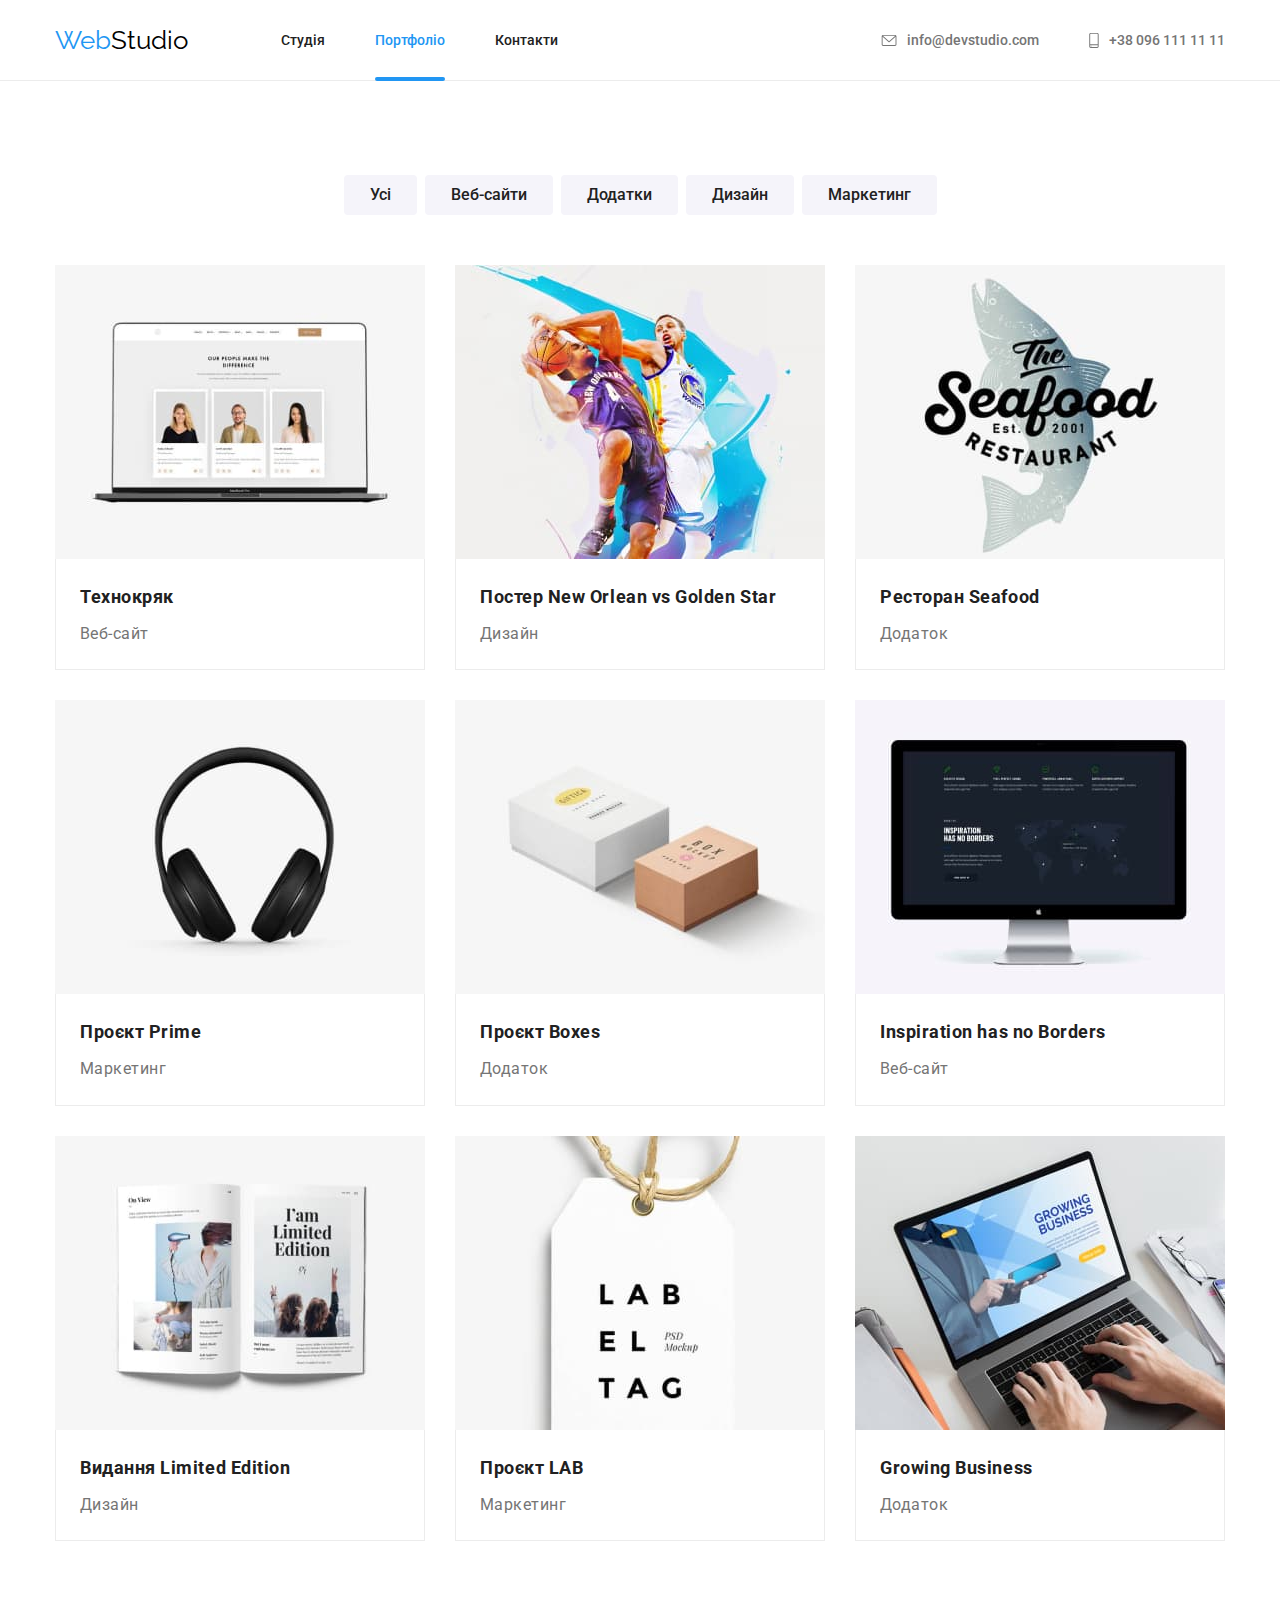
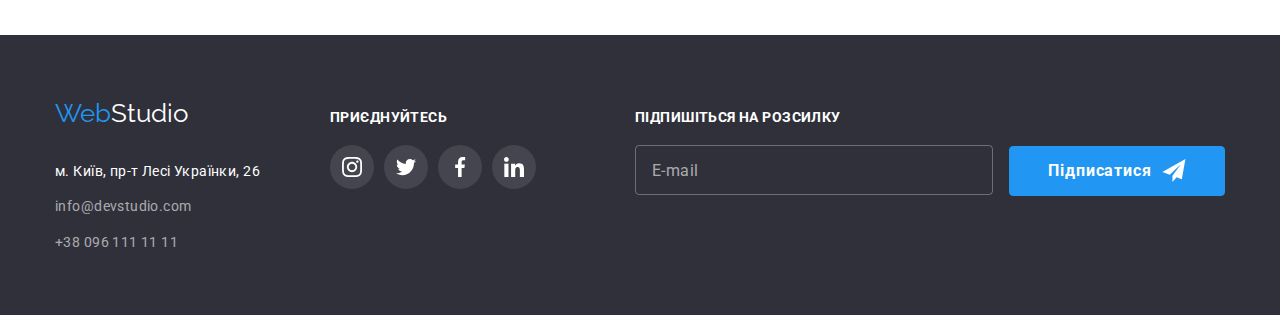
==== portfolio.html @ 2c33d156 "clone repository" ====
<!DOCTYPE html>
<html lang="uk">
  <head>
    <meta charset="UTF-8" />
    <meta http-equiv="X-UA-Compatible" content="IE=edge" />
    <meta name="viewport" content="width=device-width, initial-scale=1.0" />
    <title>Portfolio</title>

    <link rel="preconnect" href="https://fonts.googleapis.com" />
    <link rel="preconnect" href="https://fonts.gstatic.com" crossorigin />
    <link
      href="https://fonts.googleapis.com/css2?family=Raleway:wght@700&family=Roboto:wght@400;500;700;900&display=swap"
      rel="stylesheet"
    />

    <link
      rel="stylesheet"
      href="https://cdnjs.cloudflare.com/ajax/libs/modern-normalize/1.1.0/modern-normalize.min.css"
    />
    <link rel="stylesheet" href="./css/main.min.css" />
  </head>
  <body>
    <!-- Header -->
    <header class="page-header">
      <div class="header-container header-container--display">
        <a
          href="https://borschvs.github.io/goit-markup-hw-06/"
          class="page-header__logo logo"
          rel="noopener"
          target="_blank"
          >Web<span class="page-header__logo--color">Studio</span></a
        >

        <!-- Navigation -->
        <nav class="main-nav">
          <ul class="site-nav list">
            <li class="site-nav__item">
              <a href="./index.html" class="site-nav__link">Студія</a>
            </li>
            <li class="site-nav__item">
              <a
                href="./portfolio.html"
                class="site-nav__link site-nav__link--visit"
                target="_self"
                rel="nofollow"
                >Портфоліо</a
              >
            </li>
            <li class="item">
              <a href="#" class="site-nav__link">Контакти</a>
            </li>
          </ul>
        </nav>
        <ul class="contacts list">
          <li class="contacts__item">
            <a href="mailto:info@devstudio.com" class="contacts__link"
              ><svg class="icon-post" width="16" height="12">
                <use href="./images/symbol-defs.svg#icon-envelope"></use>
              </svg>
              info@devstudio.com
            </a>
          </li>
          <li class="contacts__item">
            <a href="tel:+380961111111" class="contacts__link"
              ><svg class="icon-phone" width="10" height="16">
                <use href="./images/symbol-defs.svg#icon-smartphone"></use>
              </svg>
              +38 096 111 11 11
            </a>
          </li>
        </ul>
      </div>
    </header>
    <!-- Main section -->
    <main class="main-portfolio">
      <!-- Buttons filter -->
      <section class="main-section">
        <div class="container">
          <h1 class="visually-hidden">Menu</h1>
          <ul class="filter-list">
            <li class="filter-list__button-items">
              <button type="button" class="btn-element">Усі</button>
            </li>
            <li class="button-items">
              <button type="button" class="btn-element">Веб-сайти</button>
            </li>
            <li class="button-items">
              <button type="button" class="btn-element">Додатки</button>
            </li>
            <li class="button-items">
              <button type="button" class="btn-element">Дизайн</button>
            </li>
            <li class="button-items test">
              <button type="button" class="btn-element">Маркетинг</button>
            </li>
          </ul>

          <h2 class="visually-hidden">Портфоліо</h2>

          <ul class="portfolio-list">
            <li class="portfolio-list__item">
              <a href="#" class="portfolio-list__link">
                <div class="text-position">
                  <img
                    src="images-portfolio/technocrack.jpg"
                    alt="Ноутбук із зображенням сайту"
                    width="370"
                    class="img-box"
                  />
                  <p class="text-position__description">
                    Ресурс пропонує комплексні пропозиції з різним рівнем
                    функціоналу та сервісів. Все це дозволить відвідувачу
                    отримати вичерпні відомості про компанію чи приватну особу.
                  </p>
                </div>
                <div class="caption">
                  <h3 class="caption__subtitle">Технокряк</h3>
                  <p class="caption__text">Веб-сайт</p>
                </div>
              </a>
            </li>
            <li class="portfolio-list__item">
              <a href="#" class="portfolio-list__link">
                <div class="text-position">
                  <img
                    src="images-portfolio/new-orlean-vs-gs.jpg"
                    alt="Дизайн постеру з баскетболістами"
                    width="370"
                  />
                  <p class="text-position__description">
                    Ресурс пропонує комплексні пропозиції з різним рівнем
                    функціоналу та сервісів. Все це дозволить відвідувачу
                    отримати вичерпні відомості про компанію чи приватну особу.
                  </p>
                </div>
                <div class="caption">
                  <h3 class="caption__subtitle">
                    Постер New Orlean vs Golden Star
                  </h3>
                  <p class="caption__text">Дизайн</p>
                </div>
              </a>
            </li>
            <li class="portfolio-list__item">
              <a href="#" class="portfolio-list__link">
                <div class="text-position">
                  <img
                    src="images-portfolio/seafood.jpg"
                    alt="Логотип ресторану з морепродуктами"
                    width="370"
                  />
                  <p class="text-position__description">
                    Ресурс пропонує комплексні пропозиції з різним рівнем
                    функціоналу та сервісів. Все це дозволить відвідувачу
                    отримати вичерпні відомості про компанію чи приватну особу.
                  </p>
                </div>
                <div class="caption">
                  <h3 class="caption__subtitle">Ресторан Seafood</h3>
                  <p class="caption__text">Додаток</p>
                </div>
              </a>
            </li>
            <li class="portfolio-list__item">
              <a href="#" class="portfolio-list__link">
                <div class="text-position">
                  <img
                    src="images-portfolio/prime.jpg"
                    alt="Навушники"
                    width="370"
                  />
                  <p class="text-position__description">
                    Ресурс пропонує комплексні пропозиції з різним рівнем
                    функціоналу та сервісів. Все це дозволить відвідувачу
                    отримати вичерпні відомості про компанію чи приватну особу.
                  </p>
                </div>
                <div class="caption">
                  <h3 class="caption__subtitle">Проєкт Prime</h3>
                  <p class="caption__text">Маркетинг</p>
                </div>
              </a>
            </li>
            <li class="portfolio-list__item">
              <a href="#" class="portfolio-list__link">
                <div class="text-position">
                  <img
                    src="images-portfolio/boxes.jpg"
                    alt="Коробки з написами"
                    width="370"
                  />
                  <p class="text-position__description">
                    Ресурс пропонує комплексні пропозиції з різним рівнем
                    функціоналу та сервісів. Все це дозволить відвідувачу
                    отримати вичерпні відомості про компанію чи приватну особу.
                  </p>
                </div>
                <div class="caption">
                  <h3 class="caption__subtitle">Проєкт Boxes</h3>
                  <p class="caption__text">Додаток</p>
                </div>
              </a>
            </li>
            <li class="portfolio-list__item">
              <a href="#" class="portfolio-list__link">
                <div class="text-position">
                  <img
                    src="images-portfolio/inspiration.jpg"
                    alt="Екран комп'ютера"
                    width="370"
                  />
                  <p class="text-position__description">
                    Ресурс пропонує комплексні пропозиції з різним рівнем
                    функціоналу та сервісів. Все це дозволить відвідувачу
                    отримати вичерпні відомості про компанію чи приватну особу.
                  </p>
                </div>
                <div class="caption">
                  <h3 class="caption__subtitle">Inspiration has no Borders</h3>
                  <p class="caption__text">Веб-сайт</p>
                </div>
              </a>
            </li>
            <li class="portfolio-list__item">
              <a href="#" class="portfolio-list__link">
                <div class="text-position">
                  <img
                    src="images-portfolio/lim-edition.jpg"
                    alt="Книга"
                    width="370"
                  />
                  <p class="text-position__description">
                    Ресурс пропонує комплексні пропозиції з різним рівнем
                    функціоналу та сервісів. Все це дозволить відвідувачу
                    отримати вичерпні відомості про компанію чи приватну особу.
                  </p>
                </div>
                <div class="caption">
                  <h3 class="caption__subtitle">Видання Limited Edition</h3>
                  <p class="caption__text">Дизайн</p>
                </div>
              </a>
            </li>
            <li class="portfolio-list__item">
              <a href="#" class="portfolio-list__link">
                <div class="text-position">
                  <img
                    src="images-portfolio/lab.jpg"
                    alt="Бірка з підписом 'Lab el tag'"
                    width="370"
                  />
                  <p class="text-position__description">
                    Ресурс пропонує комплексні пропозиції з різним рівнем
                    функціоналу та сервісів. Все це дозволить відвідувачу
                    отримати вичерпні відомості про компанію чи приватну особу.
                  </p>
                </div>
                <div class="caption">
                  <h3 class="caption__subtitle">Проєкт LAB</h3>
                  <p class="caption__text">Маркетинг</p>
                </div>
              </a>
            </li>
            <li class="portfolio-list__item">
              <a href="#" class="portfolio-list__link">
                <div class="text-position">
                  <img
                    src="images-portfolio/growing.jpg"
                    alt="Ноутбук з веб-сайтом на екрані"
                    width="370"
                  />
                  <p class="text-position__description">
                    Ресурс пропонує комплексні пропозиції з різним рівнем
                    функціоналу та сервісів. Все це дозволить відвідувачу
                    отримати вичерпні відомості про компанію чи приватну особу.
                  </p>
                </div>
                <div class="caption">
                  <h3 class="caption__subtitle">Growing Business</h3>
                  <p class="caption__text">Додаток</p>
                </div>
              </a>
            </li>
          </ul>
        </div>
      </section>
    </main>
    <!-- Footer -->
    <footer class="footer">
      <div class="footer-container">
        <div class="location-block">
          <a href="#" class="logo-footer"
            >Web<span class="logo-footer--color">Studio</span></a
          >

          <address class="location">
            <span class="location__address"
              >м. Київ, пр-т Лесі Українки, 26</span
            >
            <ul class="location-list">
              <li class="footer-list__item">
                <a
                  href="mailto:info@devstudio.com"
                  class="footer__contacts-link"
                  >info@devstudio.com</a
                >
              </li>
              <li class="footer-list__item">
                <a href="tel:+380961111111" class="footer__contacts-link"
                  >+38 096 111 11 11</a
                >
              </li>
            </ul>
          </address>
        </div>
        <div class="social-block">
          <h3 class="social-block__subtitle">приєднуйтесь</h3>
          <ul class="social-list">
            <li class="social-list__item">
              <a
                class="social-list__link social-list__link--second-color"
                href="#"
              >
                <svg class="social-list__icon">
                  <use
                    class="icon"
                    href="./images/symbol-defs.svg#icon-instagram"
                  ></use>
                </svg>
              </a>
            </li>
            <li class="social-icons__item">
              <a
                class="social-list__link social-list__link--second-color"
                href="#"
              >
                <svg class="social-list__icon">
                  <use
                    class="icon"
                    href="./images/symbol-defs.svg#icon-twitter"
                  ></use>
                </svg>
              </a>
            </li>
            <li class="social-icons__item">
              <a
                class="social-list__link social-list__link--second-color"
                href="#"
              >
                <svg class="social-list__icon">
                  <use
                    class="icon"
                    href="./images/symbol-defs.svg#icon-facebook"
                  ></use>
                </svg>
              </a>
            </li>
            <li class="social-icons__item">
              <a
                class="social-list__link social-list__link--second-color"
                href="#"
              >
                <svg class="social-list__icon">
                  <use
                    class="icon"
                    href="./images/symbol-defs.svg#icon-linkedin"
                  ></use>
                </svg>
              </a>
            </li>
          </ul>
        </div>
        <form class="subscribe-form">
          <h3 class="subscribe-form__title">Підпишіться на розсилку</h3>
          <input
            class="subscribe-form__input"
            type="email"
            name="email"
            placeholder="E-mail"
          />
          <button class="button-subscribe">
            Підписатися
            <svg class="button-subscribe__icon-send" width="24" height="24">
              <use href="./images/symbol-defs.svg#icon-send"></use>
            </svg>
          </button>
        </form>
      </div>
    </footer>
  </body>
</html>
---- css/main.min.css ----
body{font-family:"Roboto",sans-serif;background-color:#fff;color:#757575;margin:0}img{display:block}.visually-hidden{position:absolute;width:1px;height:1px;margin:-1px;border:0;padding:0;white-space:nowrap;-webkit-clip-path:inset(100%);clip-path:inset(100%);clip:rect(0 0 0 0);overflow:hidden}.partner-list__link,.icon-container.feauture-box{display:flex;align-items:center;justify-content:center}.button-submit,.button__primary,.hero__title,.hero{margin-left:auto;margin-right:auto}.portfolio-list,.filter-list,.location-list,.partner-list,.social-list,.team-list,.about-list,.feauture-list,.site-nav,.contacts{list-style:none;padding:0;margin:0}.portfolio-list,.team-list,.about-list{display:flex;flex-wrap:wrap;gap:30px}.footer-container,.container{width:1200px;padding-left:15px;padding-right:15px;margin-top:0px;margin-left:auto;margin-right:auto}.logo-footer,.logo{font-family:"Raleway",sans-serif;font-size:26px;color:#2196f3;text-decoration:none;line-height:1.4}.site-nav__link,.contacts__link{display:flex;align-items:center;padding:32px 0;fill:#757575;color:#212121;text-decoration:none;font-weight:500;font-size:14px;line-height:1.17}.button-submit,.button-subscribe,.button__primary{display:inline-block;min-width:216px;height:50px;padding:10px 32px;border:2px solid rgba(0,0,0,0);border-radius:4px;font-size:16px;line-height:1.87;font-weight:700;letter-spacing:.06em;color:#fff;background-color:#2196f3;cursor:pointer;transition:color 250ms cubic-bezier(0.4, 0, 0.2, 1),background-color 250ms cubic-bezier(0.4, 0, 0.2, 1)}.section-team,.feauture-section,.section-about,.section-partner,.main-section{padding-top:94px;padding-bottom:94px}.title,.team__title,.about__title{color:#212121;margin-top:0;margin-bottom:50px;text-align:center;font-weight:700;font-size:36px;line-height:1.16}.caption__subtitle,.subscribe-form__title,.social-block__subtitle,.feauture-box__subtitle{margin-bottom:0;margin-top:0;font-weight:700;font-size:14px;line-height:1.15;letter-spacing:.03em;text-transform:uppercase;color:#212121}.section-about{padding-top:0}.page-header{min-height:80px;width:100%;top:0;left:0;background-color:#fff;border-bottom:1px solid #ececec}.header-container{width:1200px;padding:0 15px;margin:0 auto}.header-container--display{display:flex;align-items:center}.logo>.page-header__logo--color{color:#000}.main-nav{margin-left:93px}.site-nav,.contacts{display:flex;gap:50px}.contacts.list{margin-left:auto}.site-nav__link,.contacts__link{transition:color 250ms cubic-bezier(0.4, 0, 0.2, 1)}.site-nav__link:hover,.site-nav__link:hover,.site-nav__link:focus,.site-nav__link:focus,.contacts__link:hover,.contacts__link:hover,.contacts__link:focus,.contacts__link:focus{color:#2196f3;fill:#2196f3}.contacts__link{color:#757575}.site-nav__link--visit{position:relative;color:#2196f3}.site-nav__link--visit::after{content:"";position:absolute;bottom:-1px;left:0;width:100%;height:4px;background-color:#2196f3;border-radius:2px}.icon-post,.icon-phone{display:inline-flex;align-items:center;margin-right:10px;cursor:pointer;transition:fill 250ms cubic-bezier(0.4, 0, 0.2, 1)}.icon-post .icon-post:hover,.icon-post .icon-post:focus,.icon-post .icon-phone:hover,.icon-post .icon-phone:focus,.icon-phone .icon-post:hover,.icon-phone .icon-post:focus,.icon-phone .icon-phone:hover,.icon-phone .icon-phone:focus{fill:currentColor}.hero{text-align:center;padding-top:200px;padding-bottom:200px;background-color:#2f303a}.hero__title{margin-top:0;margin-bottom:0;max-width:696px;padding:0;color:#fff;font-size:44px;font-weight:900;line-height:1.36;text-align:center;letter-spacing:.06em;text-transform:uppercase}.overlay{min-height:600px;max-width:1600px;background-color:#c4c4c4;background-image:linear-gradient(to right, rgba(47, 48, 58, 0.4), rgba(47, 48, 58, 0.4)),url(../images/dec-pic/overlay-1.jpg);background-repeat:no-repeat;background-size:cover}.button__primary{margin-top:30px;color:#fff;background-color:#2196f3;border:2px solid rgba(0,0,0,0)}.button__primary:hover,.button__primary:focus{background-color:#1d86dd}.button__primary:active{color:#2196f3;background-color:rgba(0,0,0,0);border:2px solid #2196f3;cursor:pointer}.feauture-list{display:flex;flex-wrap:wrap;font-size:14px;font-weight:400;line-height:1.7}.feauture-list__item{width:calc((100% - 90px)/4)}.feauture-list__item:not(:nth-child(4n)){margin-right:30px}.feauture-list__item:not(:nth-child(-n+4)){margin-bottom:0}.feauture-box__text{margin-top:10px;margin-bottom:0;font-weight:400;font-size:14px;line-height:1.17}.icon-container.feauture-box{width:270px;height:120px;background-color:#f5f4fa;margin-bottom:30px}.feature-box__icon{width:70px;height:70px}.about__title{text-align:center}.about-thumb{position:relative}.about-thumb__text{position:absolute;bottom:0;left:0;margin:0;width:100%;padding:27px 0;text-align:center;font-style:normal;font-weight:700;font-size:14px;line-height:1.14;text-align:center;letter-spacing:.03em;text-transform:uppercase;color:#fff;background-color:rgba(47,48,58,.8)}.section-team{background-color:#f5f4fa}.team__title{text-align:center;margin-bottom:50px}.team-list__item{background-color:#fff;box-shadow:0px 1px 3px rgba(0,0,0,.12),0px 1px 1px rgba(0,0,0,.14),0px 2px 1px rgba(0,0,0,.2);border-radius:0px 0px 4px 4px;font-weight:400;font-size:16px;line-height:1.2;text-align:center;letter-spacing:.03em;text-align:center}.team-box{padding-top:30px;padding-bottom:30px}.team-box__subtitle{margin:0;margin-bottom:10px;color:#212121;font-size:16px;font-weight:500;line-height:1.18}.team-box__text{margin:0;margin-bottom:16px;font-size:16px;line-height:1.18}.social-list{display:inline-flex;gap:10px}.social-list__link{display:inline-flex;width:44px;height:44px;justify-content:center;align-items:center;text-decoration:none;border-radius:50px;background-color:#fff;fill:#afb1b8;cursor:pointer;transition:background-color 250ms cubic-bezier(0.4, 0, 0.2, 1),fill 250ms cubic-bezier(0.4, 0, 0.2, 1)}.social-list__link:hover,.social-list__link:focus{fill:#fff;background-color:#2196f3}.social-list__icon{width:20px;height:20px;gap:30px}.partner-list{display:inline-flex;justify-content:center;flex-wrap:wrap;gap:30px}.partner-list__link{width:170px;height:92px;padding:0;margin-top:0;border:1px solid #afb1b8;border-radius:4px;fill:#afb1b8;transition:fill 250ms cubic-bezier(0.4, 0, 0.2, 1),border 250ms cubic-bezier(0.4, 0, 0.2, 1)}.partner-list__link:hover,.partner-list__link:focus{background-color:rgba(0,0,0,0);fill:#2196f3;border:1px solid #2196f3;box-shadow:none}.footer{padding-top:60px;padding-bottom:60px;background-color:#2f303a}.footer-container{display:flex;align-items:baseline}.logo-footer{display:inline-block;margin-bottom:28px}.logo-footer--color{color:#fff}.location-block{display:flex;flex-direction:column}.location{display:flex;flex-direction:column;font-style:normal;font-weight:400;font-size:14px;line-height:1.7;letter-spacing:.03em}.location__address{display:inline-block;color:#fff;margin-bottom:12px}.footer-list__item:nth-last-child(1){margin-top:12px}.footer__contacts-link{display:inline-block;padding:0px;font-weight:400;color:rgba(255,255,255,.6);text-decoration:none;transition:color 250ms cubic-bezier(0.4, 0, 0.2, 1)}.footer__contacts-link:hover,.footer__contacts-link:focus{color:#2196f3}.social-block{margin-left:70px}.social-block__subtitle{margin-bottom:20px;color:#fff}.social-list{display:inline-flex;gap:10px}.social-list__link--second-color{background-color:rgba(255,255,255,.1);fill:#fff}.subscribe-form{margin-left:auto}.subscribe-form__title{margin-top:0;margin-bottom:20px;color:#fff;translate:border 2s cubic-bezier(0.4, 0, 0.2, 1)}.subscribe-form__input{width:358px;height:50px;padding-left:16px;background-color:rgba(0,0,0,0);color:#fff;border:1px solid rgba(255,255,255,.3);filter:drop-shadow(0px 4px 4px var(--filter-d-shadow));border-radius:4px;transition:border 250ms cubic-bezier(0.4, 0, 0.2, 1)}.subscribe-form__input:focus{border:1px solid #2196f3;outline:none}.subscribe-form__input::-moz-placeholder{font-weight:400;font-size:16px;line-height:20px;letter-spacing:.03em;pointer-events:none;color:rgba(255,255,255,.6)}.subscribe-form__input::placeholder{font-weight:400;font-size:16px;line-height:20px;letter-spacing:.03em;pointer-events:none;color:rgba(255,255,255,.6)}.button-subscribe{width:200px;margin-left:12px;display:inline-flex;justify-content:center;align-items:center;gap:10px;background-color:#2196f3;border:1px solid #2196f3;border-radius:4px;color:#fff;fill:#fff;transition:background-color 250ms cubic-bezier(0.4, 0, 0.2, 1),color 250ms cubic-bezier(0.4, 0, 0.2, 1),fill 250ms cubic-bezier(0.4, 0, 0.2, 1)}.button-subscribe:hover,.button-subscribe:focus{background-color:#1d86dd}.button-subscribe:active{background-color:rgba(0,0,0,0);color:#2196f3;fill:#2196f3}.filter-list{display:flex;flex-wrap:wrap;justify-content:center;gap:8px;margin-bottom:50px;padding:0}.filter-list__button-items{min-width:73px}.btn-element{font-size:16px;font-weight:500;line-height:1.6;text-align:center;border:1px solid rgba(0,0,0,0);border-radius:4px;padding:6px 25px;cursor:pointer;color:#212121;background-color:#f5f4fa;transition:background-color 250ms cubic-bezier(0.4, 0, 0.2, 1),color 250ms cubic-bezier(0.4, 0, 0.2, 1),box-shadow 250ms cubic-bezier(0.4, 0, 0.2, 1)}.btn-element:hover,.btn-element:focus{color:#fff;background-color:#1d86dd;box-shadow:0px 3px 1px rgba(0,0,0,.1),0px 1px 2px rgba(0,0,0,.08),0px 2px 2px rgba(0,0,0,.12)}.btn-element:active{color:#2196f3;background-color:#fff;border:1px solid rgba(0,0,0,0)}.portfolio-list__link{display:block;text-decoration:none;transition:box-shadow 250ms cubic-bezier(0.4, 0, 0.2, 1)}.portfolio-list__link:hover,.portfolio-list__link:focus{box-shadow:0px 1px 1px rgba(0,0,0,.12),0px 4px 4px rgba(0,0,0,.06),1px 4px 6px rgba(0,0,0,.16)}.portfolio-list__link:hover .text-position__description{transform:translateY(0)}.text-position{position:relative;overflow:hidden}.text-position__description{position:absolute;top:0%;left:0;display:block;margin:0;padding:63px 24px;height:100%;font-style:normal;font-weight:400;font-size:18px;line-height:1.55;letter-spacing:.03em;color:#fff;background-color:rgba(33,150,243,.9);transition:transform 250ms cubic-bezier(0.4, 0, 0.2, 1);transform:translateY(100%)}.caption{padding:20px 24px;background-color:#fff;border-left:1px solid #ececec;border-right:1px solid #ececec;border-bottom:1px solid #ececec}.caption__subtitle{text-transform:none;font-size:18px;line-height:2;letter-spacing:6%}.caption__text{margin:0;margin-top:4px;font-weight:400;font-size:16px;line-height:1.9;letter-spacing:.03em;color:#757575}.backdrop{position:fixed;top:0;left:0;width:100%;height:100%;background-color:rgba(0,0,0,.1);transition:opacity 250ms cubic-bezier(0.4, 0, 0.2, 1),visibility 250ms cubic-bezier(0.4, 0, 0.2, 1)}.backdrop.is-hidden{visibility:hidden;opacity:0;pointer-events:none}.modal{position:absolute;top:50%;left:50%;transform:translate(-50%, -50%) scale(1);min-width:528px;background-color:#fff;box-shadow:0px 1px 3px rgba(0,0,0,.12),0px 1px 1px rgba(0,0,0,.14),0px 2px 1px rgba(0,0,0,.2);border-radius:4px;opacity:1;transition:transform 250ms cubic-bezier(0.4, 0, 0.2, 1)}.backdrop.is-hidden .modal{transform:translate(-50%, -25%) scale(0)}.close{position:absolute;top:6px;right:7px;padding:0;margin:0;width:30px;height:30px;background-color:rgba(0,0,0,0);border:1px solid rgba(0,0,0,.1);border-radius:50px}.icon-close{position:absolute;top:50%;left:50%;transform:translate(-50%, -50%);transition:fill 250ms cubic-bezier(0.4, 0, 0.2, 1);cursor:pointer}.close:hover .icon-close{fill:#2196f3}.submit-form{padding:40px;margin:0}.submit-form__title{margin:0;margin-bottom:12px;text-align:center;font-weight:700;font-size:20px;line-height:1.15;letter-spacing:.03em;color:#212121}.form-field{position:relative;display:flex;flex-direction:column;margin-bottom:10px;font-weight:400;font-size:12px;line-height:14px;letter-spacing:.01em}.form-field>.label{margin-bottom:4px}.form-field .form-input{position:relative;margin:0;padding:0;padding-left:42px;height:40px;border:1px solid rgba(33,33,33,.2);border-radius:4px;transition:border 250ms cubic-bezier(0.4, 0, 0.2, 1)}.form-field>.form-input:focus{border:1px solid #2196f3;outline:none}.form-field textarea{width:448px;height:120px;resize:none;padding:12px 16px;margin-bottom:0;border:1px solid rgba(33,33,33,.2);border-radius:4px;transition:border 250ms cubic-bezier(0.4, 0, 0.2, 1)}.form-field textarea.textarea:focus{border:1px solid #2196f3;outline:none}.form-input~.input-icon{fill:#000;transition:fill 250ms cubic-bezier(0.4, 0, 0.2, 1)}.form-input:focus~.input-icon{fill:#2196f3}.input-icon{position:absolute;display:inline-block;top:50%;left:15px}textarea::-moz-placeholder{font-style:normal;font-weight:400;font-size:12px;line-height:14px;letter-spacing:.01em;color:rgba(117,117,117,.5)}textarea::placeholder{font-style:normal;font-weight:400;font-size:12px;line-height:14px;letter-spacing:.01em;color:rgba(117,117,117,.5)}.checkbox-input{-webkit-appearance:none;-moz-appearance:none;appearance:none}.checkbox-input:checked+.icon-checked{background-color:#2196f3;background-image:url(../images/icon-check.svg);background-size:contain;background-origin:border-box;border:2px solid #2196f3}.checkbox-input:focus+.icon-checked,.checkbox-input:hover+.icon-checked{border:2px solid #2196f3;transition:border 250ms cubic-bezier(0.4, 0, 0.2, 1)}.icon-checked{display:inline-block;width:15px;height:15px;border:2px solid #212121;border-radius:2px;color:rgba(0,0,0,0);transition:background-color 250ms cubic-bezier(0.4, 0, 0.2, 1),background-image 250ms cubic-bezier(0.4, 0, 0.2, 1),border 250ms cubic-bezier(0.4, 0, 0.2, 1)}.policy-link{color:#2196f3}.form-field.checkbox{display:flex;flex-direction:row;flex-wrap:nowrap;justify-content:start;align-items:center;gap:8px;margin-left:4px;margin-top:20px;margin-bottom:30px;font-weight:400;font-size:14px;line-height:1.71;letter-spacing:.03em}.button-submit{display:block}.button-submit:hover,.button-submit:focus{background-color:#1d86dd}.button-submit:active{color:#2196f3;background-color:rgba(0,0,0,0);border:1px solid #2196f3}/*# sourceMappingURL=main.min.css.map */
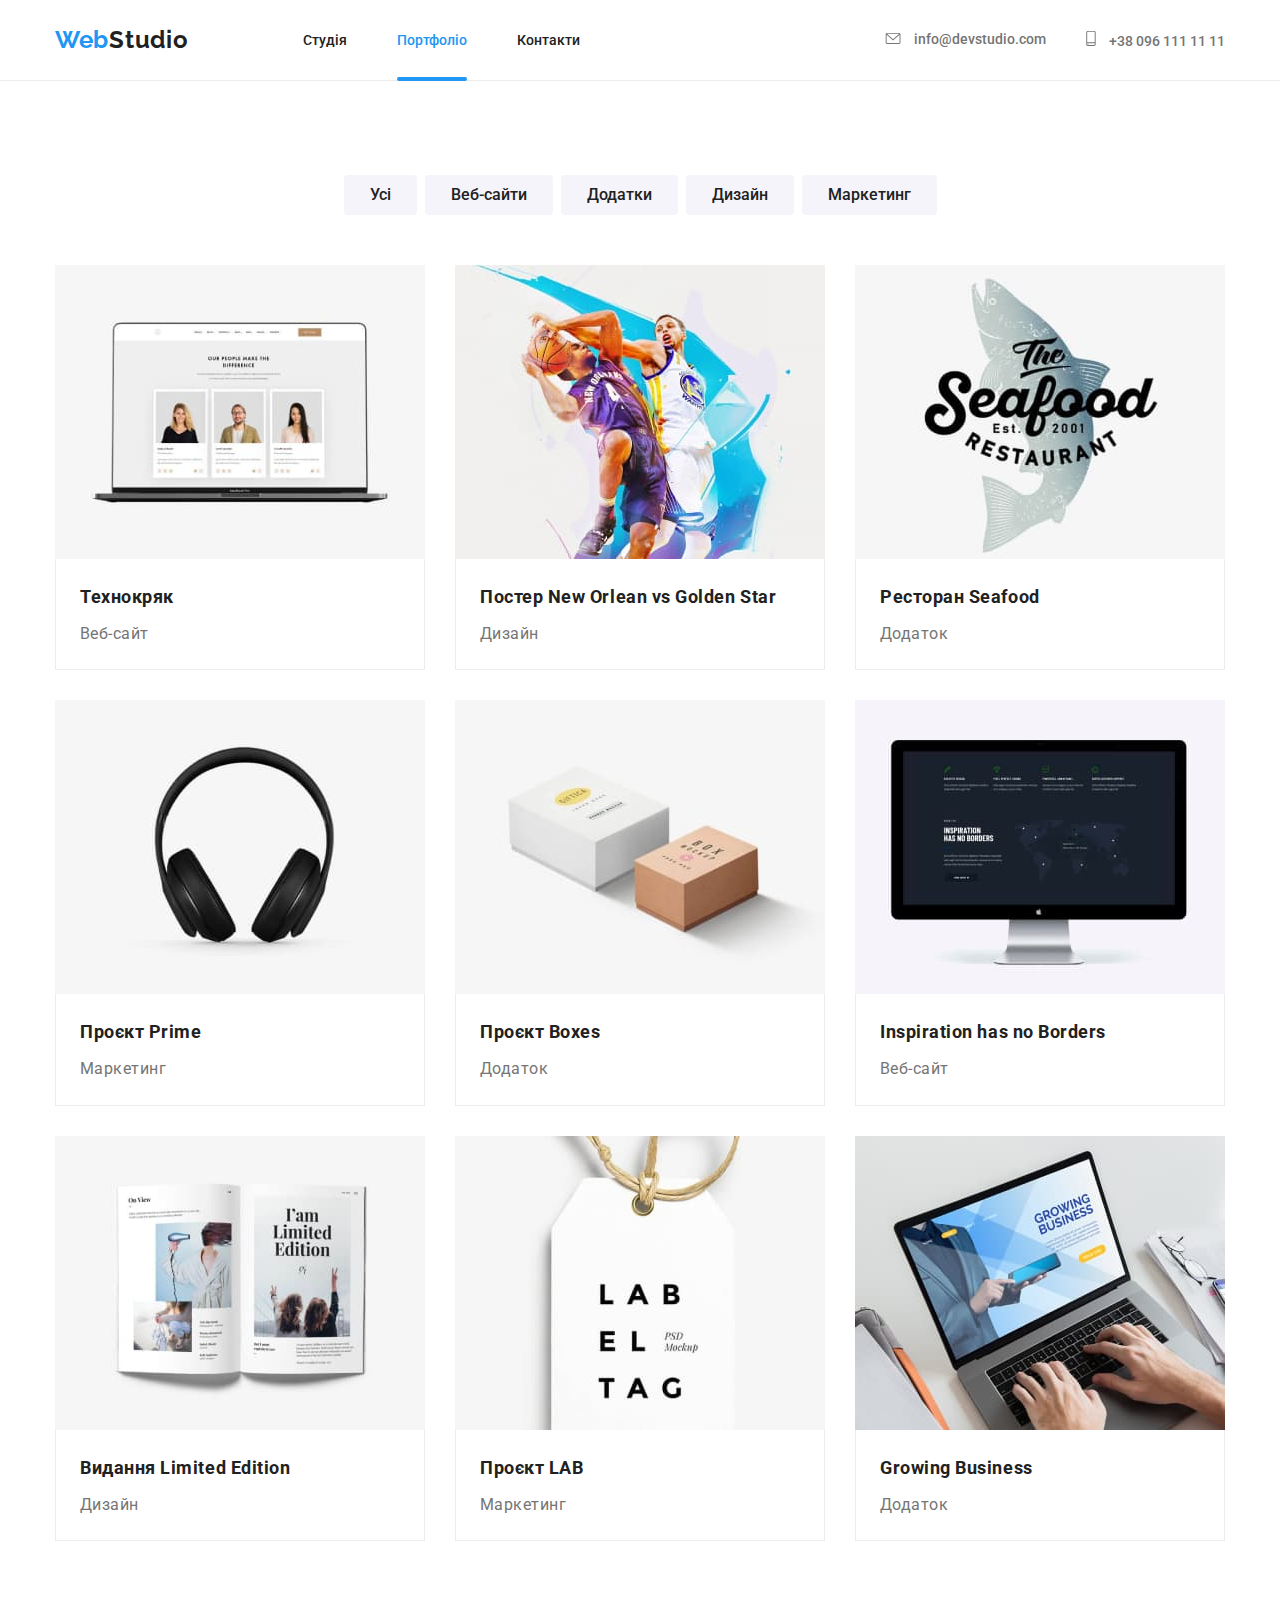
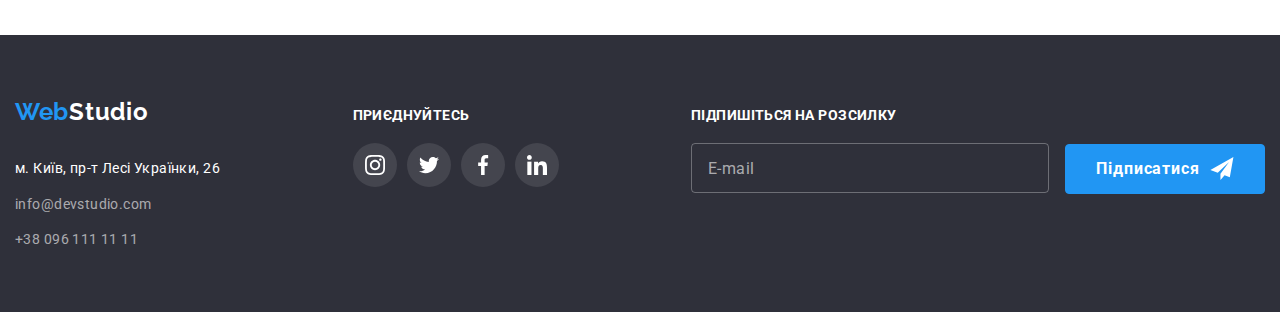
==== commit b201ce18: "Завершив виконання адаптивної верстки" ====
--- a/portfolio.html
+++ b/portfolio.html
@@ -22,53 +22,87 @@
   <body>
     <!-- Header -->
     <header class="page-header">
-      <div class="header-container header-container--display">
-        <a
+      <div class="container">
+        <!-- Navigation -->
+        <nav class="main-nav">
+          <a
           href="https://borschvs.github.io/goit-markup-hw-06/"
           class="page-header__logo logo"
           rel="noopener"
           target="_blank"
           >Web<span class="page-header__logo--color">Studio</span></a
         >
-
-        <!-- Navigation -->
-        <nav class="main-nav">
-          <ul class="site-nav list">
-            <li class="site-nav__item">
-              <a href="./index.html" class="site-nav__link">Студія</a>
-            </li>
-            <li class="site-nav__item">
-              <a
-                href="./portfolio.html"
-                class="site-nav__link site-nav__link--visit"
-                target="_self"
-                rel="nofollow"
-                >Портфоліо</a
-              >
-            </li>
-            <li class="item">
-              <a href="#" class="site-nav__link">Контакти</a>
-            </li>
-          </ul>
+          <button
+            type="button"
+            class="menu-button"
+            data-menu-button
+            aria-expanded="true"
+            aria-controls="mobile-menu"
+          >
+            <svg
+            class="menu-button__icon"
+              width="40"
+              height="40"
+              aria-label="Переключатель мобильного меню"
+            >
+              <use
+                class="icon-cross"
+                href="./images/symbol-defs.svg#cross"
+              ></use>
+              <use class="icon-menu" href="./images/symbol-defs.svg#menu"></use>
+            </svg>
+          </button>
+          <div class="menu-container" id="menu-container" aria-expanded="false" data-menu>
+            
+            <ul class="site-nav">
+              <li class="site-nav__item">
+                <a
+                  href="./index.html"
+                  class="site-nav__link"
+                  >Студія</a
+                >
+              </li>
+              <li class="site-nav__item">
+                <a
+                  href="./portfolio.html"
+                  class="site-nav__link site-nav__link--visit"
+                  target="_self"
+                  rel="nofollow"
+                  >Портфоліо</a
+                >
+              </li>
+              <li class="site-nav__item">
+                <a href="#" class="site-nav__link">Контакти</a>
+              </li>
+            </ul>
+
+            <ul class="contacts">
+              <li class="contacts__item">
+                <a href="mailto:info@devstudio.com" class="contacts__link"
+                  ><svg class="icon-post" width="16" height="12">
+                    <use href="./images/symbol-defs.svg#icon-envelope"></use>
+                  </svg>
+                  info@devstudio.com
+                </a>
+              </li>
+              <li class="contacts__item">
+                <a href="tel:+380961111111" class="contacts__link"
+                  ><svg class="icon-phone" width="10" height="16">
+                    <use href="./images/symbol-defs.svg#icon-smartphone"></use>
+                  </svg>
+                  +38 096 111 11 11
+                </a>
+              </li>
+            </ul>
+
+            <ul class="media-list">
+              <li class="media-list__item"><a href="" class="media-list__link">Instagram</a></li>
+              <li class="media-list__item"><a href="" class="media-list__link">Twitter</a></li>
+              <li class="media-list__item"><a href="" class="media-list__link">Facebook</a></li>
+              <li class="media-list__item"><a href="" class="media-list__link">LinkedIn</a></li>
+            </ul>
+          </div>
         </nav>
-        <ul class="contacts list">
-          <li class="contacts__item">
-            <a href="mailto:info@devstudio.com" class="contacts__link"
-              ><svg class="icon-post" width="16" height="12">
-                <use href="./images/symbol-defs.svg#icon-envelope"></use>
-              </svg>
-              info@devstudio.com
-            </a>
-          </li>
-          <li class="contacts__item">
-            <a href="tel:+380961111111" class="contacts__link"
-              ><svg class="icon-phone" width="10" height="16">
-                <use href="./images/symbol-defs.svg#icon-smartphone"></use>
-              </svg>
-              +38 096 111 11 11
-            </a>
-          </li>
-        </ul>
       </div>
     </header>
     <!-- Main section -->
@@ -387,5 +421,6 @@
         </form>
       </div>
     </footer>
+    <script defer src="js/mobile-menu.js"></script>
   </body>
 </html>
--- a/css/main.min.css
+++ b/css/main.min.css
@@ -1 +1 @@
-body{font-family:"Roboto",sans-serif;background-color:#fff;color:#757575;margin:0}img{display:block}.visually-hidden{position:absolute;width:1px;height:1px;margin:-1px;border:0;padding:0;white-space:nowrap;-webkit-clip-path:inset(100%);clip-path:inset(100%);clip:rect(0 0 0 0);overflow:hidden}.partner-list__link,.icon-container.feauture-box{display:flex;align-items:center;justify-content:center}.button-submit,.button__primary,.hero__title,.hero{margin-left:auto;margin-right:auto}.portfolio-list,.filter-list,.location-list,.partner-list,.social-list,.team-list,.about-list,.feauture-list,.site-nav,.contacts{list-style:none;padding:0;margin:0}.portfolio-list,.team-list,.about-list{display:flex;flex-wrap:wrap;gap:30px}.footer-container,.container{width:1200px;padding-left:15px;padding-right:15px;margin-top:0px;margin-left:auto;margin-right:auto}.logo-footer,.logo{font-family:"Raleway",sans-serif;font-size:26px;color:#2196f3;text-decoration:none;line-height:1.4}.site-nav__link,.contacts__link{display:flex;align-items:center;padding:32px 0;fill:#757575;color:#212121;text-decoration:none;font-weight:500;font-size:14px;line-height:1.17}.button-submit,.button-subscribe,.button__primary{display:inline-block;min-width:216px;height:50px;padding:10px 32px;border:2px solid rgba(0,0,0,0);border-radius:4px;font-size:16px;line-height:1.87;font-weight:700;letter-spacing:.06em;color:#fff;background-color:#2196f3;cursor:pointer;transition:color 250ms cubic-bezier(0.4, 0, 0.2, 1),background-color 250ms cubic-bezier(0.4, 0, 0.2, 1)}.section-team,.feauture-section,.section-about,.section-partner,.main-section{padding-top:94px;padding-bottom:94px}.title,.team__title,.about__title{color:#212121;margin-top:0;margin-bottom:50px;text-align:center;font-weight:700;font-size:36px;line-height:1.16}.caption__subtitle,.subscribe-form__title,.social-block__subtitle,.feauture-box__subtitle{margin-bottom:0;margin-top:0;font-weight:700;font-size:14px;line-height:1.15;letter-spacing:.03em;text-transform:uppercase;color:#212121}.section-about{padding-top:0}.page-header{min-height:80px;width:100%;top:0;left:0;background-color:#fff;border-bottom:1px solid #ececec}.header-container{width:1200px;padding:0 15px;margin:0 auto}.header-container--display{display:flex;align-items:center}.logo>.page-header__logo--color{color:#000}.main-nav{margin-left:93px}.site-nav,.contacts{display:flex;gap:50px}.contacts.list{margin-left:auto}.site-nav__link,.contacts__link{transition:color 250ms cubic-bezier(0.4, 0, 0.2, 1)}.site-nav__link:hover,.site-nav__link:hover,.site-nav__link:focus,.site-nav__link:focus,.contacts__link:hover,.contacts__link:hover,.contacts__link:focus,.contacts__link:focus{color:#2196f3;fill:#2196f3}.contacts__link{color:#757575}.site-nav__link--visit{position:relative;color:#2196f3}.site-nav__link--visit::after{content:"";position:absolute;bottom:-1px;left:0;width:100%;height:4px;background-color:#2196f3;border-radius:2px}.icon-post,.icon-phone{display:inline-flex;align-items:center;margin-right:10px;cursor:pointer;transition:fill 250ms cubic-bezier(0.4, 0, 0.2, 1)}.icon-post .icon-post:hover,.icon-post .icon-post:focus,.icon-post .icon-phone:hover,.icon-post .icon-phone:focus,.icon-phone .icon-post:hover,.icon-phone .icon-post:focus,.icon-phone .icon-phone:hover,.icon-phone .icon-phone:focus{fill:currentColor}.hero{text-align:center;padding-top:200px;padding-bottom:200px;background-color:#2f303a}.hero__title{margin-top:0;margin-bottom:0;max-width:696px;padding:0;color:#fff;font-size:44px;font-weight:900;line-height:1.36;text-align:center;letter-spacing:.06em;text-transform:uppercase}.overlay{min-height:600px;max-width:1600px;background-color:#c4c4c4;background-image:linear-gradient(to right, rgba(47, 48, 58, 0.4), rgba(47, 48, 58, 0.4)),url(../images/dec-pic/overlay-1.jpg);background-repeat:no-repeat;background-size:cover}.button__primary{margin-top:30px;color:#fff;background-color:#2196f3;border:2px solid rgba(0,0,0,0)}.button__primary:hover,.button__primary:focus{background-color:#1d86dd}.button__primary:active{color:#2196f3;background-color:rgba(0,0,0,0);border:2px solid #2196f3;cursor:pointer}.feauture-list{display:flex;flex-wrap:wrap;font-size:14px;font-weight:400;line-height:1.7}.feauture-list__item{width:calc((100% - 90px)/4)}.feauture-list__item:not(:nth-child(4n)){margin-right:30px}.feauture-list__item:not(:nth-child(-n+4)){margin-bottom:0}.feauture-box__text{margin-top:10px;margin-bottom:0;font-weight:400;font-size:14px;line-height:1.17}.icon-container.feauture-box{width:270px;height:120px;background-color:#f5f4fa;margin-bottom:30px}.feature-box__icon{width:70px;height:70px}.about__title{text-align:center}.about-thumb{position:relative}.about-thumb__text{position:absolute;bottom:0;left:0;margin:0;width:100%;padding:27px 0;text-align:center;font-style:normal;font-weight:700;font-size:14px;line-height:1.14;text-align:center;letter-spacing:.03em;text-transform:uppercase;color:#fff;background-color:rgba(47,48,58,.8)}.section-team{background-color:#f5f4fa}.team__title{text-align:center;margin-bottom:50px}.team-list__item{background-color:#fff;box-shadow:0px 1px 3px rgba(0,0,0,.12),0px 1px 1px rgba(0,0,0,.14),0px 2px 1px rgba(0,0,0,.2);border-radius:0px 0px 4px 4px;font-weight:400;font-size:16px;line-height:1.2;text-align:center;letter-spacing:.03em;text-align:center}.team-box{padding-top:30px;padding-bottom:30px}.team-box__subtitle{margin:0;margin-bottom:10px;color:#212121;font-size:16px;font-weight:500;line-height:1.18}.team-box__text{margin:0;margin-bottom:16px;font-size:16px;line-height:1.18}.social-list{display:inline-flex;gap:10px}.social-list__link{display:inline-flex;width:44px;height:44px;justify-content:center;align-items:center;text-decoration:none;border-radius:50px;background-color:#fff;fill:#afb1b8;cursor:pointer;transition:background-color 250ms cubic-bezier(0.4, 0, 0.2, 1),fill 250ms cubic-bezier(0.4, 0, 0.2, 1)}.social-list__link:hover,.social-list__link:focus{fill:#fff;background-color:#2196f3}.social-list__icon{width:20px;height:20px;gap:30px}.partner-list{display:inline-flex;justify-content:center;flex-wrap:wrap;gap:30px}.partner-list__link{width:170px;height:92px;padding:0;margin-top:0;border:1px solid #afb1b8;border-radius:4px;fill:#afb1b8;transition:fill 250ms cubic-bezier(0.4, 0, 0.2, 1),border 250ms cubic-bezier(0.4, 0, 0.2, 1)}.partner-list__link:hover,.partner-list__link:focus{background-color:rgba(0,0,0,0);fill:#2196f3;border:1px solid #2196f3;box-shadow:none}.footer{padding-top:60px;padding-bottom:60px;background-color:#2f303a}.footer-container{display:flex;align-items:baseline}.logo-footer{display:inline-block;margin-bottom:28px}.logo-footer--color{color:#fff}.location-block{display:flex;flex-direction:column}.location{display:flex;flex-direction:column;font-style:normal;font-weight:400;font-size:14px;line-height:1.7;letter-spacing:.03em}.location__address{display:inline-block;color:#fff;margin-bottom:12px}.footer-list__item:nth-last-child(1){margin-top:12px}.footer__contacts-link{display:inline-block;padding:0px;font-weight:400;color:rgba(255,255,255,.6);text-decoration:none;transition:color 250ms cubic-bezier(0.4, 0, 0.2, 1)}.footer__contacts-link:hover,.footer__contacts-link:focus{color:#2196f3}.social-block{margin-left:70px}.social-block__subtitle{margin-bottom:20px;color:#fff}.social-list{display:inline-flex;gap:10px}.social-list__link--second-color{background-color:rgba(255,255,255,.1);fill:#fff}.subscribe-form{margin-left:auto}.subscribe-form__title{margin-top:0;margin-bottom:20px;color:#fff;translate:border 2s cubic-bezier(0.4, 0, 0.2, 1)}.subscribe-form__input{width:358px;height:50px;padding-left:16px;background-color:rgba(0,0,0,0);color:#fff;border:1px solid rgba(255,255,255,.3);filter:drop-shadow(0px 4px 4px var(--filter-d-shadow));border-radius:4px;transition:border 250ms cubic-bezier(0.4, 0, 0.2, 1)}.subscribe-form__input:focus{border:1px solid #2196f3;outline:none}.subscribe-form__input::-moz-placeholder{font-weight:400;font-size:16px;line-height:20px;letter-spacing:.03em;pointer-events:none;color:rgba(255,255,255,.6)}.subscribe-form__input::placeholder{font-weight:400;font-size:16px;line-height:20px;letter-spacing:.03em;pointer-events:none;color:rgba(255,255,255,.6)}.button-subscribe{width:200px;margin-left:12px;display:inline-flex;justify-content:center;align-items:center;gap:10px;background-color:#2196f3;border:1px solid #2196f3;border-radius:4px;color:#fff;fill:#fff;transition:background-color 250ms cubic-bezier(0.4, 0, 0.2, 1),color 250ms cubic-bezier(0.4, 0, 0.2, 1),fill 250ms cubic-bezier(0.4, 0, 0.2, 1)}.button-subscribe:hover,.button-subscribe:focus{background-color:#1d86dd}.button-subscribe:active{background-color:rgba(0,0,0,0);color:#2196f3;fill:#2196f3}.filter-list{display:flex;flex-wrap:wrap;justify-content:center;gap:8px;margin-bottom:50px;padding:0}.filter-list__button-items{min-width:73px}.btn-element{font-size:16px;font-weight:500;line-height:1.6;text-align:center;border:1px solid rgba(0,0,0,0);border-radius:4px;padding:6px 25px;cursor:pointer;color:#212121;background-color:#f5f4fa;transition:background-color 250ms cubic-bezier(0.4, 0, 0.2, 1),color 250ms cubic-bezier(0.4, 0, 0.2, 1),box-shadow 250ms cubic-bezier(0.4, 0, 0.2, 1)}.btn-element:hover,.btn-element:focus{color:#fff;background-color:#1d86dd;box-shadow:0px 3px 1px rgba(0,0,0,.1),0px 1px 2px rgba(0,0,0,.08),0px 2px 2px rgba(0,0,0,.12)}.btn-element:active{color:#2196f3;background-color:#fff;border:1px solid rgba(0,0,0,0)}.portfolio-list__link{display:block;text-decoration:none;transition:box-shadow 250ms cubic-bezier(0.4, 0, 0.2, 1)}.portfolio-list__link:hover,.portfolio-list__link:focus{box-shadow:0px 1px 1px rgba(0,0,0,.12),0px 4px 4px rgba(0,0,0,.06),1px 4px 6px rgba(0,0,0,.16)}.portfolio-list__link:hover .text-position__description{transform:translateY(0)}.text-position{position:relative;overflow:hidden}.text-position__description{position:absolute;top:0%;left:0;display:block;margin:0;padding:63px 24px;height:100%;font-style:normal;font-weight:400;font-size:18px;line-height:1.55;letter-spacing:.03em;color:#fff;background-color:rgba(33,150,243,.9);transition:transform 250ms cubic-bezier(0.4, 0, 0.2, 1);transform:translateY(100%)}.caption{padding:20px 24px;background-color:#fff;border-left:1px solid #ececec;border-right:1px solid #ececec;border-bottom:1px solid #ececec}.caption__subtitle{text-transform:none;font-size:18px;line-height:2;letter-spacing:6%}.caption__text{margin:0;margin-top:4px;font-weight:400;font-size:16px;line-height:1.9;letter-spacing:.03em;color:#757575}.backdrop{position:fixed;top:0;left:0;width:100%;height:100%;background-color:rgba(0,0,0,.1);transition:opacity 250ms cubic-bezier(0.4, 0, 0.2, 1),visibility 250ms cubic-bezier(0.4, 0, 0.2, 1)}.backdrop.is-hidden{visibility:hidden;opacity:0;pointer-events:none}.modal{position:absolute;top:50%;left:50%;transform:translate(-50%, -50%) scale(1);min-width:528px;background-color:#fff;box-shadow:0px 1px 3px rgba(0,0,0,.12),0px 1px 1px rgba(0,0,0,.14),0px 2px 1px rgba(0,0,0,.2);border-radius:4px;opacity:1;transition:transform 250ms cubic-bezier(0.4, 0, 0.2, 1)}.backdrop.is-hidden .modal{transform:translate(-50%, -25%) scale(0)}.close{position:absolute;top:6px;right:7px;padding:0;margin:0;width:30px;height:30px;background-color:rgba(0,0,0,0);border:1px solid rgba(0,0,0,.1);border-radius:50px}.icon-close{position:absolute;top:50%;left:50%;transform:translate(-50%, -50%);transition:fill 250ms cubic-bezier(0.4, 0, 0.2, 1);cursor:pointer}.close:hover .icon-close{fill:#2196f3}.submit-form{padding:40px;margin:0}.submit-form__title{margin:0;margin-bottom:12px;text-align:center;font-weight:700;font-size:20px;line-height:1.15;letter-spacing:.03em;color:#212121}.form-field{position:relative;display:flex;flex-direction:column;margin-bottom:10px;font-weight:400;font-size:12px;line-height:14px;letter-spacing:.01em}.form-field>.label{margin-bottom:4px}.form-field .form-input{position:relative;margin:0;padding:0;padding-left:42px;height:40px;border:1px solid rgba(33,33,33,.2);border-radius:4px;transition:border 250ms cubic-bezier(0.4, 0, 0.2, 1)}.form-field>.form-input:focus{border:1px solid #2196f3;outline:none}.form-field textarea{width:448px;height:120px;resize:none;padding:12px 16px;margin-bottom:0;border:1px solid rgba(33,33,33,.2);border-radius:4px;transition:border 250ms cubic-bezier(0.4, 0, 0.2, 1)}.form-field textarea.textarea:focus{border:1px solid #2196f3;outline:none}.form-input~.input-icon{fill:#000;transition:fill 250ms cubic-bezier(0.4, 0, 0.2, 1)}.form-input:focus~.input-icon{fill:#2196f3}.input-icon{position:absolute;display:inline-block;top:50%;left:15px}textarea::-moz-placeholder{font-style:normal;font-weight:400;font-size:12px;line-height:14px;letter-spacing:.01em;color:rgba(117,117,117,.5)}textarea::placeholder{font-style:normal;font-weight:400;font-size:12px;line-height:14px;letter-spacing:.01em;color:rgba(117,117,117,.5)}.checkbox-input{-webkit-appearance:none;-moz-appearance:none;appearance:none}.checkbox-input:checked+.icon-checked{background-color:#2196f3;background-image:url(../images/icon-check.svg);background-size:contain;background-origin:border-box;border:2px solid #2196f3}.checkbox-input:focus+.icon-checked,.checkbox-input:hover+.icon-checked{border:2px solid #2196f3;transition:border 250ms cubic-bezier(0.4, 0, 0.2, 1)}.icon-checked{display:inline-block;width:15px;height:15px;border:2px solid #212121;border-radius:2px;color:rgba(0,0,0,0);transition:background-color 250ms cubic-bezier(0.4, 0, 0.2, 1),background-image 250ms cubic-bezier(0.4, 0, 0.2, 1),border 250ms cubic-bezier(0.4, 0, 0.2, 1)}.policy-link{color:#2196f3}.form-field.checkbox{display:flex;flex-direction:row;flex-wrap:nowrap;justify-content:start;align-items:center;gap:8px;margin-left:4px;margin-top:20px;margin-bottom:30px;font-weight:400;font-size:14px;line-height:1.71;letter-spacing:.03em}.button-submit{display:block}.button-submit:hover,.button-submit:focus{background-color:#1d86dd}.button-submit:active{color:#2196f3;background-color:rgba(0,0,0,0);border:1px solid #2196f3}/*# sourceMappingURL=main.min.css.map */+body{font-family:"Roboto",sans-serif;background-color:#fff;color:#757575;margin:0}img{display:block}h1,h2,h3,h4,h5,h6,p{margin:0;padding:0}body.modal-open{overflow:hidden}.visually-hidden{position:absolute;width:1px;height:1px;margin:-1px;border:0;padding:0;white-space:nowrap;-webkit-clip-path:inset(100%);clip-path:inset(100%);clip:rect(0 0 0 0);overflow:hidden}.partner-list__link,.feauture-box{display:flex;align-items:center;justify-content:center}.button-submit,.button__primary,.hero__title,.hero{margin-left:auto;margin-right:auto}.portfolio-list,.filter-list,.location-list,.partner-list,.social-list,.team-list,.about-list,.feauture-list,.site-nav,.contacts{list-style:none;padding:0;margin:0}.portfolio-list{display:flex;flex-wrap:wrap;gap:30px}.footer-container,.container{padding-left:15px;padding-right:15px;margin-top:0px;margin-left:auto;margin-right:auto}.logo-footer,.logo{display:inline-block;font-family:"Raleway",sans-serif;font-size:24px;color:#2196f3;text-decoration:none;line-height:1.4;font-weight:700;letter-spacing:.72px}.site-nav__link,.contacts__link{fill:#757575;color:#212121;text-decoration:none;font-weight:500;font-size:14px;line-height:1.17}.button-submit,.button-subscribe,.button__primary{display:inline-block;min-width:200px;height:50px;padding:10px 24px;border:1px solid rgba(0,0,0,0);border-radius:4px;text-align:center;font-size:16px;line-height:1.87;font-weight:700;letter-spacing:.96px;color:#fff;background-color:#2196f3;cursor:pointer;transition:color 250ms cubic-bezier(0.4, 0, 0.2, 1),background-color 250ms cubic-bezier(0.4, 0, 0.2, 1)}.section-team,.feauture-section,.section-about,.section-partner,.main-section{padding-top:60px;padding-bottom:60px}@media screen and (min-width: 1200px){.section-team,.feauture-section,.section-about,.section-partner,.main-section{padding-top:94px;padding-bottom:94px}}.title,.team__title,.about__title{color:#212121;margin-top:0;margin-bottom:30px;text-align:center;font-weight:700;font-size:28px;line-height:1.16;letter-spacing:.84px}@media screen and (min-width: 1200px){.title,.team__title,.about__title{margin-bottom:50px;font-size:36px}}.caption__subtitle,.subscribe-form__title,.social-block__subtitle,.feauture-box__subtitle{margin-bottom:0;margin-top:0;font-weight:700;font-size:14px;line-height:1.15;letter-spacing:.03em;text-transform:uppercase;color:#212121}.section-about{padding-top:0}@media screen and (max-width: 1199px){.section-about{display:none}}.container{padding-left:15px;padding-right:15px;margin-left:auto;margin-right:auto}@media screen and (min-width: 480px){.container{width:480px}}@media screen and (min-width: 768px){.container{width:768px}}@media screen and (min-width: 1200px){.container{width:1200px}}.page-header{min-height:80px;background-color:#fff;border-bottom:1px solid #ececec}@media screen and (max-width: 767px){.page-header{position:relative;min-height:60px}}@media screen and (min-width: 768px){.page-header{display:block}}.page-header.container{display:inline-flex}@media screen and (max-width: 767px){.menu-button{position:absolute;top:10px;right:15px;display:inline-flex;margin:0;padding:0;border:none;background-color:rgba(0,0,0,0);z-index:2}}@media screen and (min-width: 768px){.menu-button{display:none}}.menu-button__icon{transition:fill 250ms cubic-bezier(0.4, 0, 0.2, 1)}.menu-button__icon:active{fill:#2196f3}.menu-button .icon-cross{display:none}.menu-button.is-open .icon-cross{display:block}.menu-button.is-open .icon-menu{display:none}.logo{display:inline-flex;align-items:center;padding-top:16px;padding-bottom:16px}.logo>.page-header__logo--color{color:#212121}@media screen and (min-width: 768px){.main-nav{display:flex;justify-content:space-between}}@media screen and (min-width: 1200px){.main-nav{display:flex;justify-content:space-between}}@media screen and (max-width: 767px){.site-nav,.contacts{margin-top:48px;margin-left:40px}}@media screen and (min-width: 768px){.site-nav,.contacts{display:flex;gap:50px}}@media screen and (max-width: 767px){.contacts{margin-top:40%}}@media screen and (min-width: 768px){.contacts{display:flex;flex-direction:column;gap:0}}@media screen and (min-width: 1200px){.contacts{display:flex;flex-direction:row;gap:40px}}@media screen and (max-width: 767px){.site-nav__item{padding-top:16px;padding-bottom:16px}}@media screen and (min-width: 768px){.site-nav__link{padding-top:32px;padding-bottom:32px}}.site-nav__link,.contacts__link{display:inline-block;transition:color 250ms cubic-bezier(0.4, 0, 0.2, 1)}@media screen and (max-width: 767px){.site-nav__link,.contacts__link{font-size:40px;font-weight:500;letter-spacing:.8px}}.site-nav__link:hover,.site-nav__link:hover,.site-nav__link:focus,.site-nav__link:focus,.contacts__link:hover,.contacts__link:hover,.contacts__link:focus,.contacts__link:focus{color:#2196f3;fill:#2196f3}.contacts__link{color:#757575;display:inline-block}@media screen and (max-width: 767px){.contacts__link{padding-top:16px;padding-bottom:16px;font-size:34px;letter-spacing:.68px}}@media screen and (min-width: 768px)and (max-width: 1199px){.contacts__link{padding-top:5px;padding-bottom:5px}}.site-nav__link--visit{color:#2196f3;position:relative}@media screen and (min-width: 768px){.site-nav__link--visit::after{content:"";position:absolute;bottom:-1px;left:0;width:100%;height:4px;background-color:#2196f3;border-radius:2px}}.menu-container{background-color:#fff}@media screen and (max-width: 767px){.menu-container{position:absolute;top:0;left:0;width:100%;z-index:1;display:none}.menu-container.is-open{display:flex;flex-direction:column;justify-content:space-evenly}}@media screen and (min-width: 768px){.menu-container{display:flex;align-items:center;gap:96px}}@media screen and (min-width: 1200px){.menu-container{display:flex;align-items:center;gap:305px}}@media screen and (max-width: 767px){.media-list{list-style:none;margin:0;padding:0;margin-top:64px;margin-left:40px;margin-bottom:48px;display:flex;gap:10px}}@media screen and (min-width: 768px){.media-list{display:none}}.media-list__item:not(:last-child){border-right:1px solid rgba(33,33,33,.2)}.media-list__link{color:#2196f3;font-size:18px;font-weight:500;line-height:1.22;letter-spacing:.36px;display:inline-block;text-decoration:none;padding-right:10px}.icon-post,.icon-phone{display:inline-flex;align-items:center;margin-right:10px;cursor:pointer;transition:fill 250ms cubic-bezier(0.4, 0, 0.2, 1)}@media screen and (max-width: 767px){.icon-post,.icon-phone{display:none}}.icon-post .icon-post:hover,.icon-post .icon-post:focus,.icon-post .icon-phone:hover,.icon-post .icon-phone:focus,.icon-phone .icon-post:hover,.icon-phone .icon-post:focus,.icon-phone .icon-phone:hover,.icon-phone .icon-phone:focus{fill:currentColor}.hero{text-align:center;padding-top:118px;padding-bottom:118px;background-color:#2f303a;background-size:cover}.hero__title{margin-top:0;margin-bottom:0;max-width:360px;padding:0;color:#fff;font-size:26px;font-weight:900;line-height:1.36;text-align:center;letter-spacing:1.56px;text-transform:uppercase}@media screen and (min-width: 1200px){.hero__title{max-width:696px;font-size:44px}}.overlay{min-height:400px;max-width:1600px;background-color:#c4c4c4;background-image:linear-gradient(to right, rgba(47, 48, 58, 0.4), rgba(47, 48, 58, 0.4)),url(../images/dec-pic/overlay-1.jpg);background-repeat:no-repeat;background-size:cover}.button__primary{margin-top:30px;color:#fff;background-color:#2196f3;box-shadow:0px 4px 4px 0px rgba(0,0,0,.15)}.button__primary:hover,.button__primary:focus{background-color:#1d86dd}.button__primary:active{color:#2196f3;background-color:rgba(0,0,0,0);border:2px solid #2196f3;cursor:pointer}.feauture-list{font-size:14px;font-weight:400;line-height:1.7}@media screen and (min-width: 768px){.feauture-list{display:flex;justify-content:center;flex-wrap:wrap;gap:30px}}.feauture-list__item{width:100%}@media screen and (max-width: 1199px){.feauture-list__item:not(:last-child){margin-bottom:30px}}@media screen and (min-width: 768px){.feauture-list__item{width:calc((100% - 60px)/2)}}@media screen and (min-width: 1200px){.feauture-list__item{width:calc((100% - 120px)/4)}}.feauture-box__subtitle{text-align:center;margin-bottom:10px}.feauture-box__text{margin:0;font-weight:400;font-size:14px;line-height:1.17}.feauture-box{width:100%;height:120px;background-color:#f5f4fa;margin-bottom:30px}.feature-box__icon{width:70px;height:70px}.about__title{text-align:center}@media screen and (min-width: 1200px){.about-list{display:flex;flex-wrap:wrap;gap:30px}}.about-thumb{position:relative}.about-thumb__text{position:absolute;bottom:0;left:0;margin:0;width:100%;padding:27px 0;text-align:center;font-style:normal;font-weight:700;font-size:14px;line-height:1.14;text-align:center;letter-spacing:.03em;text-transform:uppercase;color:#fff;background-color:rgba(47,48,58,.8)}.section-team{background-color:#f5f4fa}.team__title{text-align:center;margin-bottom:50px}@media screen and (min-width: 768px){.team-list{display:flex;justify-content:center;flex-wrap:wrap;gap:30px}}.team-list__item{background-color:#fff;box-shadow:0px 1px 3px rgba(0,0,0,.12),0px 1px 1px rgba(0,0,0,.14),0px 2px 1px rgba(0,0,0,.2);border-radius:0px 0px 4px 4px;font-weight:400;font-size:16px;line-height:1.2;text-align:center;letter-spacing:.03em;text-align:center}.team-box{padding-top:30px;padding-bottom:24px}@media screen and (min-width: 1200px){.team-box{padding-bottom:30px}}.team-box__subtitle{margin:0;margin-bottom:10px;color:#212121;font-size:16px;font-weight:500;line-height:1.18}.team-box__text{margin:0;margin-bottom:16px;font-size:16px;line-height:1.18}.social-list{display:inline-flex;gap:10px}.social-list__link{width:44px;height:44px;display:inline-flex;justify-content:center;align-items:center;text-decoration:none;border-radius:50px;background-color:#fff;fill:#afb1b8;cursor:pointer;transition:background-color 250ms cubic-bezier(0.4, 0, 0.2, 1),fill 250ms cubic-bezier(0.4, 0, 0.2, 1)}.social-list__link:hover,.social-list__link:focus{fill:#fff;background-color:#2196f3}.social-list__icon{width:20px;height:20px;gap:30px}.partner-list{display:inline-flex;justify-content:center;flex-wrap:wrap;gap:30px}.partner-list__item{width:calc((100% - 30px)/2)}@media screen and (min-width: 768px){.partner-list__item{width:calc((100% - 60px)/3)}}@media screen and (min-width: 1200px){.partner-list__item{width:170px}}.partner-list__link{height:92px;padding:0;margin-top:0;border:1px solid #afb1b8;border-radius:4px;fill:#afb1b8;transition:fill 250ms cubic-bezier(0.4, 0, 0.2, 1),border 250ms cubic-bezier(0.4, 0, 0.2, 1)}.partner-list__link:hover,.partner-list__link:focus{background-color:rgba(0,0,0,0);fill:#2196f3;border:1px solid #2196f3;box-shadow:none}.footer{margin-left:auto;margin-right:auto;padding-top:60px;padding-bottom:60px;background-color:#2f303a}@media screen and (max-width: 767px){.footer-container{text-align:center}}@media screen and (min-width: 768px){.footer-container{display:flex;flex-wrap:wrap;align-items:baseline;justify-content:space-around}}@media screen and (min-width: 768px)and (min-width: 1200px){.footer-container{display:flex;flex-direction:row;justify-content:space-between}}.logo-footer{display:inline-block;margin-bottom:28px}.logo-footer--color{color:#fff}.location-block{display:inline-flex;flex-direction:column;justify-content:center}@media screen and (max-width: 767px){.location-block{margin-bottom:60px}}@media screen and (min-width: 768px)and (max-width: 1199px){.location-block{text-align:center}}.location{display:inline-flex;flex-direction:column;font-style:normal;font-weight:400;font-size:14px;line-height:1.7;letter-spacing:.03em}.location__address{display:inline-block;color:#fff;margin-bottom:12px}.footer-list__item:nth-last-child(1){margin-top:12px}.footer__contacts-link{display:inline-block;padding:0px;font-weight:400;color:rgba(255,255,255,.6);text-decoration:none;transition:color 250ms cubic-bezier(0.4, 0, 0.2, 1)}.footer__contacts-link:hover,.footer__contacts-link:focus{color:#2196f3}@media screen and (min-width){.social-block{margin-left:70px}}@media screen and (max-width: 767px){.social-block{margin-bottom:60px}}@media screen and (min-width: 768px)and (max-width: 1199px){.social-block{text-align:center}}.social-block__subtitle{margin-bottom:20px;color:#fff}.social-list{display:inline-flex;gap:10px}.social-list__link--second-color{background-color:rgba(255,255,255,.1);fill:#fff}@media screen and (min-width: 768px)and (max-width: 1199px){.subscribe-form{text-align:center;margin-top:60px;display:flex;flex-direction:column}}.subscribe-form__title{margin-top:0;margin-bottom:20px;color:#fff;translate:border 2s cubic-bezier(0.4, 0, 0.2, 1)}.subscribe-form__input{width:100%;height:50px;padding-left:16px;margin-bottom:20px;background-color:rgba(0,0,0,0);color:#fff;border:1px solid rgba(255,255,255,.3);filter:drop-shadow(0px 4px 4px var(--filter-d-shadow));border-radius:4px;transition:border 250ms cubic-bezier(0.4, 0, 0.2, 1)}@media screen and (min-width: 768px){.subscribe-form__input{width:450px}}@media screen and (min-width: 1200px){.subscribe-form__input{width:358px}}.subscribe-form__input:focus{border:1px solid #2196f3;outline:none}.subscribe-form__input::-moz-placeholder{font-weight:400;font-size:16px;line-height:20px;letter-spacing:.03em;pointer-events:none;color:rgba(255,255,255,.6)}.subscribe-form__input::placeholder{font-weight:400;font-size:16px;line-height:20px;letter-spacing:.03em;pointer-events:none;color:rgba(255,255,255,.6)}.button-subscribe{width:200px;margin-left:12px;display:inline-flex;justify-content:center;align-items:center;gap:10px;background-color:#2196f3;border:1px solid #2196f3;border-radius:4px;color:#fff;fill:#fff;transition:background-color 250ms cubic-bezier(0.4, 0, 0.2, 1),color 250ms cubic-bezier(0.4, 0, 0.2, 1),fill 250ms cubic-bezier(0.4, 0, 0.2, 1)}@media screen and (min-width: 768px)and (max-width: 1199px){.button-subscribe{margin-left:auto;margin-right:auto}}.button-subscribe:hover,.button-subscribe:focus{background-color:#1d86dd}.button-subscribe:active{background-color:rgba(0,0,0,0);color:#2196f3;fill:#2196f3}.filter-list{display:flex;flex-wrap:wrap;justify-content:center;gap:8px;margin-bottom:50px;padding:0}.filter-list__button-items{min-width:73px}.btn-element{font-size:16px;font-weight:500;line-height:1.6;text-align:center;border:1px solid rgba(0,0,0,0);border-radius:4px;padding:6px 25px;cursor:pointer;color:#212121;background-color:#f5f4fa;transition:background-color 250ms cubic-bezier(0.4, 0, 0.2, 1),color 250ms cubic-bezier(0.4, 0, 0.2, 1),box-shadow 250ms cubic-bezier(0.4, 0, 0.2, 1)}.btn-element:hover,.btn-element:focus{color:#fff;background-color:#1d86dd;box-shadow:0px 3px 1px rgba(0,0,0,.1),0px 1px 2px rgba(0,0,0,.08),0px 2px 2px rgba(0,0,0,.12)}.btn-element:active{color:#2196f3;background-color:#fff;border:1px solid rgba(0,0,0,0)}.portfolio-list__link{display:block;text-decoration:none;transition:box-shadow 250ms cubic-bezier(0.4, 0, 0.2, 1)}.portfolio-list__link:hover,.portfolio-list__link:focus{box-shadow:0px 1px 1px rgba(0,0,0,.12),0px 4px 4px rgba(0,0,0,.06),1px 4px 6px rgba(0,0,0,.16)}.portfolio-list__link:hover .text-position__description{transform:translateY(0)}.text-position{position:relative;overflow:hidden}.text-position__description{position:absolute;top:0%;left:0;display:block;margin:0;padding:63px 24px;height:100%;font-style:normal;font-weight:400;font-size:18px;line-height:1.55;letter-spacing:.03em;color:#fff;background-color:rgba(33,150,243,.9);transition:transform 250ms cubic-bezier(0.4, 0, 0.2, 1);transform:translateY(100%)}.caption{padding:20px 24px;background-color:#fff;border-left:1px solid #ececec;border-right:1px solid #ececec;border-bottom:1px solid #ececec}.caption__subtitle{text-transform:none;font-size:18px;line-height:2;letter-spacing:6%}.caption__text{margin:0;margin-top:4px;font-weight:400;font-size:16px;line-height:1.9;letter-spacing:.03em;color:#757575}.backdrop{position:fixed;top:0;left:0;width:100%;height:100%;background-color:rgba(0,0,0,.1);transition:opacity 250ms cubic-bezier(0.4, 0, 0.2, 1),visibility 250ms cubic-bezier(0.4, 0, 0.2, 1);overflow-y:scroll;padding:95px 15px}.backdrop.is-hidden{visibility:hidden;opacity:0;pointer-events:none}.modal{position:relative;background-color:#fff;box-shadow:0px 1px 3px rgba(0,0,0,.12),0px 1px 1px rgba(0,0,0,.14),0px 2px 1px rgba(0,0,0,.2);border-radius:4px;opacity:1;transition:transform 250ms cubic-bezier(0.4, 0, 0.2, 1)}.backdrop.is-hidden .modal{transform:translate(-50%, -25%) scale(0)}@media screen and (min-width: 768px){.modal{position:absolute;top:50%;left:50%;transform:translate(-50%, -50%) scale(1);max-width:450px;width:100%}}@media screen and (min-width: 1200px){.modal{max-width:528px}}.close{position:absolute;top:6px;right:7px;padding:0;margin:0;width:30px;height:30px;background-color:rgba(0,0,0,0);border:1px solid rgba(0,0,0,.1);border-radius:50px}.icon-close{position:absolute;top:50%;left:50%;transform:translate(-50%, -50%);transition:fill 250ms cubic-bezier(0.4, 0, 0.2, 1);cursor:pointer}.close:hover .icon-close{fill:#2196f3}.submit-form{padding:40px;margin:0}.submit-form__title{margin:0;margin-bottom:12px;text-align:center;font-weight:700;font-size:20px;line-height:1.15;letter-spacing:.03em;color:#212121}.form-field{position:relative;display:flex;flex-direction:column;margin-bottom:10px;font-weight:400;font-size:12px;line-height:14px;letter-spacing:.01em}.form-field>.label{margin-bottom:4px}.form-field .form-input{position:relative;margin:0;padding:0;padding-left:42px;height:40px;border:1px solid rgba(33,33,33,.2);border-radius:4px;transition:border 250ms cubic-bezier(0.4, 0, 0.2, 1)}.form-field>.form-input:focus{border:1px solid #2196f3;outline:none}.form-field textarea{max-width:100%;height:120px;resize:none;padding:12px 16px;margin-bottom:0;border:1px solid rgba(33,33,33,.2);border-radius:4px;transition:border 250ms cubic-bezier(0.4, 0, 0.2, 1)}.form-field textarea.textarea:focus{border:1px solid #2196f3;outline:none}.form-input~.input-icon{fill:#212121;transition:fill 250ms cubic-bezier(0.4, 0, 0.2, 1)}.form-input:focus~.input-icon{fill:#2196f3}.input-icon{position:absolute;display:inline-block;top:50%;left:15px}textarea::-moz-placeholder{font-style:normal;font-weight:400;font-size:12px;line-height:14px;letter-spacing:.01em;color:rgba(117,117,117,.5)}textarea::placeholder{font-style:normal;font-weight:400;font-size:12px;line-height:14px;letter-spacing:.01em;color:rgba(117,117,117,.5)}.checkbox-input{-webkit-appearance:none;-moz-appearance:none;appearance:none}.checkbox-input:checked+.icon-checked{background-color:#2196f3;background-image:url(../images/icon-check.svg);background-size:contain;background-origin:border-box;border:2px solid #2196f3}.checkbox-input:focus+.icon-checked,.checkbox-input:hover+.icon-checked{border:2px solid #2196f3;transition:border 250ms cubic-bezier(0.4, 0, 0.2, 1)}.icon-checked{display:inline-block;width:15px;height:15px;border:2px solid #212121;border-radius:2px;color:rgba(0,0,0,0);transition:background-color 250ms cubic-bezier(0.4, 0, 0.2, 1),background-image 250ms cubic-bezier(0.4, 0, 0.2, 1),border 250ms cubic-bezier(0.4, 0, 0.2, 1)}.policy-link{color:#2196f3}.form-field.checkbox{display:flex;flex-direction:row;flex-wrap:nowrap;justify-content:start;align-items:center;gap:8px;margin-left:4px;margin-top:20px;margin-bottom:30px;font-weight:400;font-size:12px;line-height:1.71;letter-spacing:.36px}@media screen and (min-width: 1200px){.form-field.checkbox{font-size:14px;line-height:1.71;letter-spacing:.03em}}.button-submit{display:block}.button-submit:hover,.button-submit:focus{background-color:#1d86dd}.button-submit:active{color:#2196f3;background-color:rgba(0,0,0,0);border:1px solid #2196f3}/*# sourceMappingURL=main.min.css.map */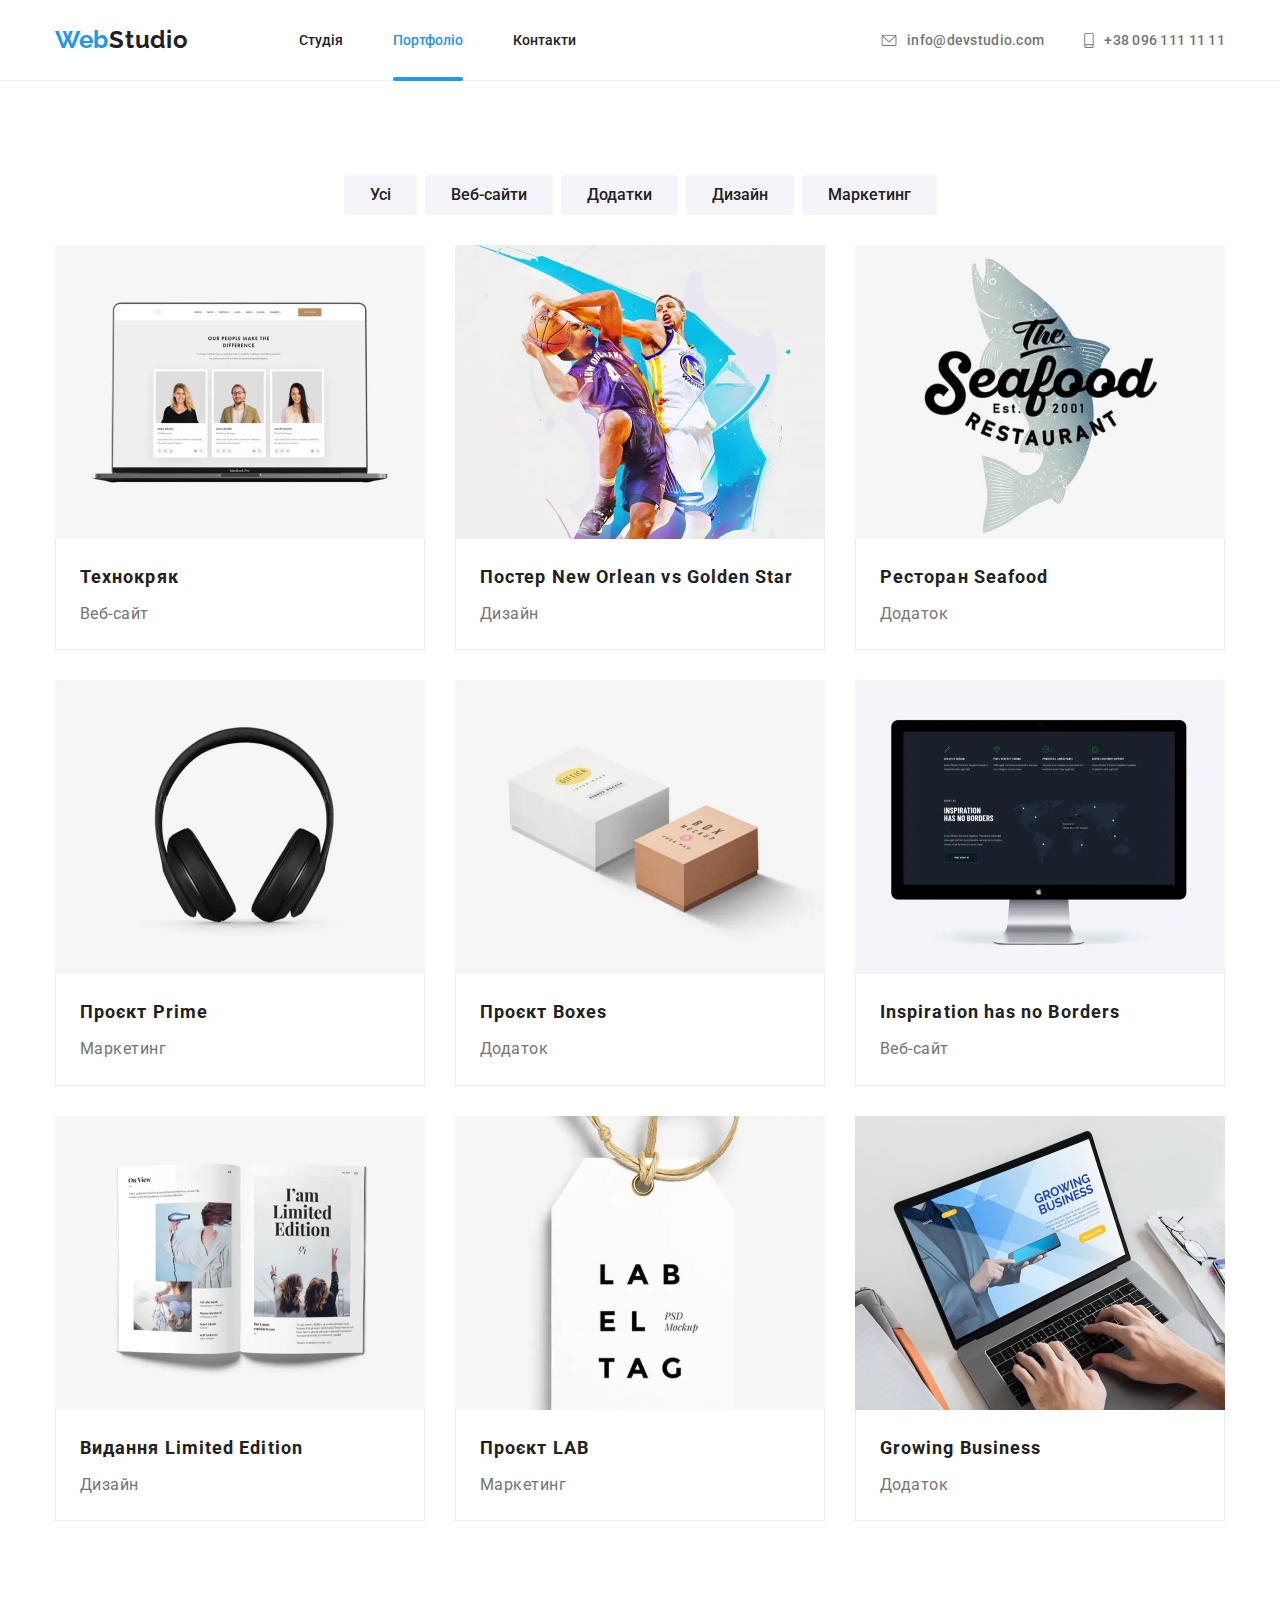
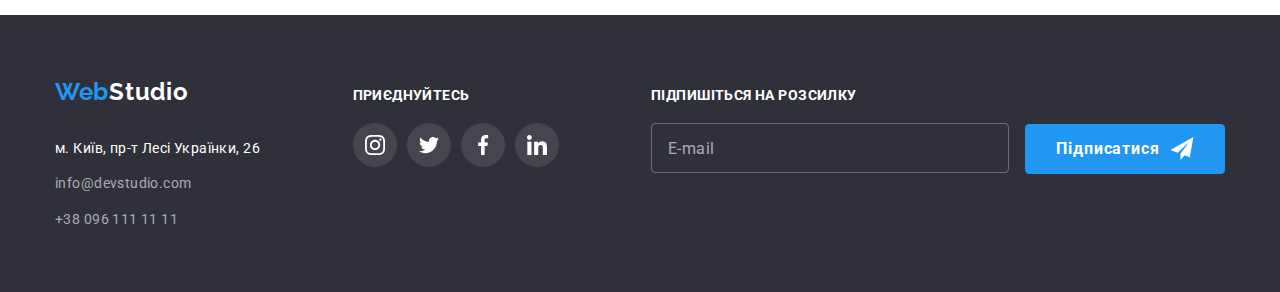
==== commit 72eab1ca: "Робота над помилками" ====
--- a/portfolio.html
+++ b/portfolio.html
@@ -26,21 +26,20 @@
         <!-- Navigation -->
         <nav class="main-nav">
           <a
-          href="https://borschvs.github.io/goit-markup-hw-06/"
-          class="page-header__logo logo"
-          rel="noopener"
-          target="_blank"
-          >Web<span class="page-header__logo--color">Studio</span></a
-        >
+            href="https://borschvs.github.io/goit-markup-hw-06/"
+            class="page-header__logo logo"
+            rel="noopener"
+            target="_blank"
+            >Web<span class="page-header__logo--color">Studio</span></a
+          >
           <button
             type="button"
             class="menu-button"
             data-menu-button
             aria-expanded="true"
-            aria-controls="mobile-menu"
           >
             <svg
-            class="menu-button__icon"
+              class="menu-button__icon"
               width="40"
               height="40"
               aria-label="Переключатель мобильного меню"
@@ -52,15 +51,16 @@
               <use class="icon-menu" href="./images/symbol-defs.svg#menu"></use>
             </svg>
           </button>
-          <div class="menu-container" id="menu-container" aria-expanded="false" data-menu>
-            
+          <div
+            class="menu-container"
+            id="menu-container"
+            role="navigation"
+            aria-expanded="false"
+            data-menu
+          >
             <ul class="site-nav">
               <li class="site-nav__item">
-                <a
-                  href="./index.html"
-                  class="site-nav__link"
-                  >Студія</a
-                >
+                <a href="./index.html" class="site-nav__link">Студія</a>
               </li>
               <li class="site-nav__item">
                 <a
@@ -96,10 +96,18 @@
             </ul>
 
             <ul class="media-list">
-              <li class="media-list__item"><a href="" class="media-list__link">Instagram</a></li>
-              <li class="media-list__item"><a href="" class="media-list__link">Twitter</a></li>
-              <li class="media-list__item"><a href="" class="media-list__link">Facebook</a></li>
-              <li class="media-list__item"><a href="" class="media-list__link">LinkedIn</a></li>
+              <li class="media-list__item">
+                <a href="" class="media-list__link">Instagram</a>
+              </li>
+              <li class="media-list__item">
+                <a href="" class="media-list__link">Twitter</a>
+              </li>
+              <li class="media-list__item">
+                <a href="" class="media-list__link">Facebook</a>
+              </li>
+              <li class="media-list__item">
+                <a href="" class="media-list__link">LinkedIn</a>
+              </li>
             </ul>
           </div>
         </nav>
@@ -135,12 +143,66 @@
             <li class="portfolio-list__item">
               <a href="#" class="portfolio-list__link">
                 <div class="text-position">
-                  <img
-                    src="images-portfolio/technocrack.jpg"
-                    alt="Ноутбук із зображенням сайту"
-                    width="370"
-                    class="img-box"
-                  />
+                  <picture>
+                    <source
+                      srcset="
+                        ./images-portfolio/technocrack-450.webp    450w,
+                        ./images-portfolio/technocrack-900@2x.webp 900w
+                      "
+                      media="(max-width: 767px)"
+                      type="image/webp"
+                      sizes="100vw"
+                    />
+                    <source
+                      srcset="
+                        ./images-portfolio/technocrack-450.jpg    450w,
+                        ./images-portfolio/technocrack-900@2x.jpg 900w
+                      "
+                      media="(max-width: 767px)"
+                      sizes="100vw"
+                    />
+                    <source
+                      srcset="
+                        ./images-portfolio/technocrack-354.webp    354w,
+                        ./images-portfolio/technocrack-708@2x.webp 708w
+                      "
+                      media="(max-width: 1199px)"
+                      type="image/webp"
+                      sizes="(max-width: 1199px) 50vw, 100vw"
+                    />
+                    <source
+                      srcset="
+                        ./images-portfolio/technocrack-354.jpg    354w,
+                        ./images-portfolio/technocrack-708@2x.jpg 708w
+                      "
+                      media="(max-width: 1199px)"
+                      sizes="(min-width: 768px) 50vw"
+                    />
+                    <source
+                      srcset="
+                        ./images-portfolio/technocrack-370.webp    370w,
+                        ./images-portfolio/technocrack-740@2x.webp 740w
+                      "
+                      media="(min-width: 1200px)"
+                      type="image/webp"
+                      sizes="(min-width: 1200px) 33vw"
+                    />
+                    <img
+                      srcset="
+                        ./images-portfolio/technocrack-354.jpg    354w,
+                        ./images-portfolio/technocrack-370.jpg    370w,
+                        ./images-portfolio/technocrack-450.jpg    450w,
+                        ./images-portfolio/technocrack-708@2x.jpg 708w,
+                        ./images-portfolio/technocrack-740@2x.jpg 740w,
+                        ./images-portfolio/technocrack-900@2x.jpg 900w
+                      "
+                      src="./images-portfolio/technocrack.jpg"
+                      alt="Ноутбук із зображенням сайту"
+                      sizes="(min-width: 1200px) 33vw, (min-width: 768px) 50vw, 100vw"
+                      class="img-box"
+                    />
+                  </picture>
+
                   <p class="text-position__description">
                     Ресурс пропонує комплексні пропозиції з різним рівнем
                     функціоналу та сервісів. Все це дозволить відвідувачу
@@ -156,11 +218,66 @@
             <li class="portfolio-list__item">
               <a href="#" class="portfolio-list__link">
                 <div class="text-position">
-                  <img
-                    src="images-portfolio/new-orlean-vs-gs.jpg"
-                    alt="Дизайн постеру з баскетболістами"
-                    width="370"
-                  />
+                  <picture>
+                    <source
+                      srcset="
+                        ./images-portfolio/new-orlean-vs-gs-450.webp    450w,
+                        ./images-portfolio/new-orlean-vs-gs-900@2x.webp 900w
+                      "
+                      media="(max-width: 767px)"
+                      type="image/webp"
+                      sizes="100vw"
+                    />
+                    <source
+                      srcset="
+                        ./images-portfolio/new-orlean-vs-gs-450.jpg    450w,
+                        ./images-portfolio/new-orlean-vs-gs-900@2x.jpg 900w
+                      "
+                      media="(max-width: 767px)"
+                      sizes="100vw"
+                    />
+                    <source
+                      srcset="
+                        ./images-portfolio/new-orlean-vs-gs-354.webp    354w,
+                        ./images-portfolio/new-orlean-vs-gs-708@2x.webp 708w
+                      "
+                      media="(max-width: 1199px)"
+                      type="image/webp"
+                      sizes="(max-width: 1199px) 50vw, 100vw"
+                    />
+                    <source
+                      srcset="
+                        ./images-portfolio/new-orlean-vs-gs-354.jpg    354w,
+                        ./images-portfolio/new-orlean-vs-gs-708@2x.jpg 708w
+                      "
+                      media="(max-width: 1199px)"
+                      sizes="(min-width: 768px) 50vw"
+                    />
+                    <source
+                      srcset="
+                        ./images-portfolio/new-orlean-vs-gs-370.webp    370w,
+                        ./images-portfolio/new-orlean-vs-gs-740@2x.webp 740w
+                      "
+                      media="(min-width: 1200px)"
+                      type="image/webp"
+                      sizes="(min-width: 1200px) 33vw"
+                    />
+                    <img
+                      srcset="
+                        ./images-portfolio/new-orlean-vs-gs-354.jpg    354w,
+                        ./images-portfolio/new-orlean-vs-gs-370.jpg    370w,
+                        ./images-portfolio/new-orlean-vs-gs-450.jpg    450w,
+                        ./images-portfolio/new-orlean-vs-gs-708@2x.jpg 708w,
+                        ./images-portfolio/new-orlean-vs-gs-740@2x.jpg 740w,
+                        ./images-portfolio/new-orlean-vs-gs-900@2x.jpg 900w
+                      "
+                      src="./images-portfolio/new-orlean-vs-gs.jpg"
+                      alt="Ноутбук із зображенням сайту"
+                      sizes="(min-width: 1200px) 33vw, (min-width: 768px) 50vw, 100vw"
+                      class="img-box"
+                    />
+                  </picture>
+
                   <p class="text-position__description">
                     Ресурс пропонує комплексні пропозиції з різним рівнем
                     функціоналу та сервісів. Все це дозволить відвідувачу
@@ -178,11 +295,65 @@
             <li class="portfolio-list__item">
               <a href="#" class="portfolio-list__link">
                 <div class="text-position">
-                  <img
-                    src="images-portfolio/seafood.jpg"
-                    alt="Логотип ресторану з морепродуктами"
-                    width="370"
-                  />
+                  <picture>
+                    <source
+                      srcset="
+                        ./images-portfolio/seafood-450.webp    450w,
+                        ./images-portfolio/seafood-900@2x.webp 900w
+                      "
+                      media="(max-width: 767px)"
+                      type="image/webp"
+                      sizes="100vw"
+                    />
+                    <source
+                      srcset="
+                        ./images-portfolio/seafood-450.jpg    450w,
+                        ./images-portfolio/seafood-900@2x.jpg 900w
+                      "
+                      media="(max-width: 767px)"
+                      sizes="100vw"
+                    />
+                    <source
+                      srcset="
+                        ./images-portfolio/seafood-354.webp    354w,
+                        ./images-portfolio/seafood-708@2x.webp 708w
+                      "
+                      media="(max-width: 1199px)"
+                      type="image/webp"
+                      sizes="(max-width: 1199px) 50vw, 100vw"
+                    />
+                    <source
+                      srcset="
+                        ./images-portfolio/seafood-354.jpg    354w,
+                        ./images-portfolio/seafood-708@2x.jpg 708w
+                      "
+                      media="(max-width: 1199px)"
+                      sizes="(min-width: 768px) 50vw"
+                    />
+                    <source
+                      srcset="
+                        ./images-portfolio/seafood-370.webp    370w,
+                        ./images-portfolio/seafood-740@2x.webp 740w
+                      "
+                      media="(min-width: 1200px)"
+                      type="image/webp"
+                      sizes="(min-width: 1200px) 33vw"
+                    />
+                    <img
+                      srcset="
+                        ./images-portfolio/seafood-354.jpg    354w,
+                        ./images-portfolio/seafood-370.jpg    370w,
+                        ./images-portfolio/seafood-450.jpg    450w,
+                        ./images-portfolio/seafood-708@2x.jpg 708w,
+                        ./images-portfolio/seafood-740@2x.jpg 740w,
+                        ./images-portfolio/seafood-900@2x.jpg 900w
+                      "
+                      src="./images-portfolio/seafood.jpg"
+                      alt="Ноутбук із зображенням сайту"
+                      sizes="(min-width: 1200px) 33vw, (min-width: 768px) 50vw, 100vw"
+                      class="img-box"
+                    />
+                  </picture>
                   <p class="text-position__description">
                     Ресурс пропонує комплексні пропозиції з різним рівнем
                     функціоналу та сервісів. Все це дозволить відвідувачу
@@ -198,11 +369,66 @@
             <li class="portfolio-list__item">
               <a href="#" class="portfolio-list__link">
                 <div class="text-position">
-                  <img
-                    src="images-portfolio/prime.jpg"
-                    alt="Навушники"
-                    width="370"
-                  />
+                  <picture>
+                    <source
+                      srcset="
+                        ./images-portfolio/prime-450.webp    450w,
+                        ./images-portfolio/prime-900@2x.webp 900w
+                      "
+                      media="(max-width: 767px)"
+                      type="image/webp"
+                      sizes="100vw"
+                    />
+                    <source
+                      srcset="
+                        ./images-portfolio/prime-450.jpg    450w,
+                        ./images-portfolio/prime-900@2x.jpg 900w
+                      "
+                      media="(max-width: 767px)"
+                      sizes="100vw"
+                    />
+                    <source
+                      srcset="
+                        ./images-portfolio/prime-354.webp    354w,
+                        ./images-portfolio/prime-708@2x.webp 708w
+                      "
+                      media="(max-width: 1199px)"
+                      type="image/webp"
+                      sizes="(max-width: 1199px) 50vw, 100vw"
+                    />
+                    <source
+                      srcset="
+                        ./images-portfolio/prime-354.jpg    354w,
+                        ./images-portfolio/prime-708@2x.jpg 708w
+                      "
+                      media="(max-width: 1199px)"
+                      sizes="(min-width: 768px) 50vw"
+                    />
+                    <source
+                      srcset="
+                        ./images-portfolio/prime-370.webp    370w,
+                        ./images-portfolio/prime-740@2x.webp 740w
+                      "
+                      media="(min-width: 1200px)"
+                      type="image/webp"
+                      sizes="(min-width: 1200px) 33vw"
+                    />
+                    <img
+                      srcset="
+                        ./images-portfolio/prime-354.jpg    354w,
+                        ./images-portfolio/prime-370.jpg    370w,
+                        ./images-portfolio/prime-450.jpg    450w,
+                        ./images-portfolio/prime-708@2x.jpg 708w,
+                        ./images-portfolio/prime-740@2x.jpg 740w,
+                        ./images-portfolio/prime-900@2x.jpg 900w
+                      "
+                      src="./images-portfolio/prime.jpg"
+                      alt="Ноутбук із зображенням сайту"
+                      sizes="(min-width: 1200px) 33vw, (min-width: 768px) 50vw, 100vw"
+                      class="img-box"
+                    />
+                  </picture>
+
                   <p class="text-position__description">
                     Ресурс пропонує комплексні пропозиції з різним рівнем
                     функціоналу та сервісів. Все це дозволить відвідувачу
@@ -218,11 +444,65 @@
             <li class="portfolio-list__item">
               <a href="#" class="portfolio-list__link">
                 <div class="text-position">
-                  <img
-                    src="images-portfolio/boxes.jpg"
-                    alt="Коробки з написами"
-                    width="370"
-                  />
+                  <picture>
+                    <source
+                      srcset="
+                        ./images-portfolio/boxes-450.webp    450w,
+                        ./images-portfolio/boxes-900@2x.webp 900w
+                      "
+                      media="(max-width: 767px)"
+                      type="image/webp"
+                      sizes="100vw"
+                    />
+                    <source
+                      srcset="
+                        ./images-portfolio/boxes-450.jpg    450w,
+                        ./images-portfolio/boxes-900@2x.jpg 900w
+                      "
+                      media="(max-width: 767px)"
+                      sizes="100vw"
+                    />
+                    <source
+                      srcset="
+                        ./images-portfolio/boxes-354.webp    354w,
+                        ./images-portfolio/boxes-708@2x.webp 708w
+                      "
+                      media="(max-width: 1199px)"
+                      type="image/webp"
+                      sizes="(max-width: 1199px) 50vw, 100vw"
+                    />
+                    <source
+                      srcset="
+                        ./images-portfolio/boxes-354.jpg    354w,
+                        ./images-portfolio/boxes-708@2x.jpg 708w
+                      "
+                      media="(max-width: 1199px)"
+                      sizes="(min-width: 768px) 50vw"
+                    />
+                    <source
+                      srcset="
+                        ./images-portfolio/boxes-370.webp    370w,
+                        ./images-portfolio/boxes-740@2x.webp 740w
+                      "
+                      media="(min-width: 1200px)"
+                      type="image/webp"
+                      sizes="(min-width: 1200px) 33vw"
+                    />
+                    <img
+                      srcset="
+                        ./images-portfolio/boxes-354.jpg    354w,
+                        ./images-portfolio/boxes-370.jpg    370w,
+                        ./images-portfolio/boxes-450.jpg    450w,
+                        ./images-portfolio/boxes-708@2x.jpg 708w,
+                        ./images-portfolio/boxes-740@2x.jpg 740w,
+                        ./images-portfolio/boxes-900@2x.jpg 900w
+                      "
+                      src="./images-portfolio/boxes.jpg"
+                      alt="Ноутбук із зображенням сайту"
+                      sizes="(min-width: 1200px) 33vw, (min-width: 768px) 50vw, 100vw"
+                      class="img-box"
+                    />
+                  </picture>
                   <p class="text-position__description">
                     Ресурс пропонує комплексні пропозиції з різним рівнем
                     функціоналу та сервісів. Все це дозволить відвідувачу
@@ -238,11 +518,65 @@
             <li class="portfolio-list__item">
               <a href="#" class="portfolio-list__link">
                 <div class="text-position">
-                  <img
-                    src="images-portfolio/inspiration.jpg"
-                    alt="Екран комп'ютера"
-                    width="370"
-                  />
+                  <picture>
+                    <source
+                      srcset="
+                        ./images-portfolio/inspiration-450.webp    450w,
+                        ./images-portfolio/inspiration-900@2x.webp 900w
+                      "
+                      media="(max-width: 767px)"
+                      type="image/webp"
+                      sizes="100vw"
+                    />
+                    <source
+                      srcset="
+                        ./images-portfolio/inspiration-450.jpg    450w,
+                        ./images-portfolio/inspiration-900@2x.jpg 900w
+                      "
+                      media="(max-width: 767px)"
+                      sizes="100vw"
+                    />
+                    <source
+                      srcset="
+                        ./images-portfolio/inspiration-354.webp    354w,
+                        ./images-portfolio/inspiration-708@2x.webp 708w
+                      "
+                      media="(max-width: 1199px)"
+                      type="image/webp"
+                      sizes="(max-width: 1199px) 50vw, 100vw"
+                    />
+                    <source
+                      srcset="
+                        ./images-portfolio/inspiration-354.jpg    354w,
+                        ./images-portfolio/inspiration-708@2x.jpg 708w
+                      "
+                      media="(max-width: 1199px)"
+                      sizes="(min-width: 768px) 50vw"
+                    />
+                    <source
+                      srcset="
+                        ./images-portfolio/inspiration-370.webp    370w,
+                        ./images-portfolio/inspiration-740@2x.webp 740w
+                      "
+                      media="(min-width: 1200px)"
+                      type="image/webp"
+                      sizes="(min-width: 1200px) 33vw"
+                    />
+                    <img
+                      srcset="
+                        ./images-portfolio/inspiration-354.jpg    354w,
+                        ./images-portfolio/inspiration-370.jpg    370w,
+                        ./images-portfolio/inspiration-450.jpg    450w,
+                        ./images-portfolio/inspiration-708@2x.jpg 708w,
+                        ./images-portfolio/inspiration-740@2x.jpg 740w,
+                        ./images-portfolio/inspiration-900@2x.jpg 900w
+                      "
+                      src="./images-portfolio/inspiration.jpg"
+                      alt="Ноутбук із зображенням сайту"
+                      sizes="(min-width: 1200px) 33vw, (min-width: 768px) 50vw, 100vw"
+                      class="img-box"
+                    />
+                  </picture>
                   <p class="text-position__description">
                     Ресурс пропонує комплексні пропозиції з різним рівнем
                     функціоналу та сервісів. Все це дозволить відвідувачу
@@ -258,11 +592,65 @@
             <li class="portfolio-list__item">
               <a href="#" class="portfolio-list__link">
                 <div class="text-position">
-                  <img
-                    src="images-portfolio/lim-edition.jpg"
-                    alt="Книга"
-                    width="370"
-                  />
+                  <picture>
+                    <source
+                      srcset="
+                        ./images-portfolio/lim-edition-450.webp    450w,
+                        ./images-portfolio/lim-edition-900@2x.webp 900w
+                      "
+                      media="(max-width: 767px)"
+                      type="image/webp"
+                      sizes="100vw"
+                    />
+                    <source
+                      srcset="
+                        ./images-portfolio/lim-edition-450.jpg    450w,
+                        ./images-portfolio/lim-edition-900@2x.jpg 900w
+                      "
+                      media="(max-width: 767px)"
+                      sizes="100vw"
+                    />
+                    <source
+                      srcset="
+                        ./images-portfolio/lim-edition-354.webp    354w,
+                        ./images-portfolio/lim-edition-708@2x.webp 708w
+                      "
+                      media="(max-width: 1199px)"
+                      type="image/webp"
+                      sizes="(max-width: 1199px) 50vw, 100vw"
+                    />
+                    <source
+                      srcset="
+                        ./images-portfolio/lim-edition-354.jpg    354w,
+                        ./images-portfolio/lim-edition-708@2x.jpg 708w
+                      "
+                      media="(max-width: 1199px)"
+                      sizes="(min-width: 768px) 50vw"
+                    />
+                    <source
+                      srcset="
+                        ./images-portfolio/lim-edition-370.webp    370w,
+                        ./images-portfolio/lim-edition-740@2x.webp 740w
+                      "
+                      media="(min-width: 1200px)"
+                      type="image/webp"
+                      sizes="(min-width: 1200px) 33vw"
+                    />
+                    <img
+                      srcset="
+                        ./images-portfolio/lim-edition-354.jpg    354w,
+                        ./images-portfolio/lim-edition-370.jpg    370w,
+                        ./images-portfolio/lim-edition-450.jpg    450w,
+                        ./images-portfolio/lim-edition-708@2x.jpg 708w,
+                        ./images-portfolio/lim-edition-740@2x.jpg 740w,
+                        ./images-portfolio/lim-edition-900@2x.jpg 900w
+                      "
+                      src="./images-portfolio/lim-edition.jpg"
+                      alt="Ноутбук із зображенням сайту"
+                      sizes="(min-width: 1200px) 33vw, (min-width: 768px) 50vw, 100vw"
+                      class="img-box"
+                    />
+                  </picture>
                   <p class="text-position__description">
                     Ресурс пропонує комплексні пропозиції з різним рівнем
                     функціоналу та сервісів. Все це дозволить відвідувачу
@@ -278,11 +666,65 @@
             <li class="portfolio-list__item">
               <a href="#" class="portfolio-list__link">
                 <div class="text-position">
-                  <img
-                    src="images-portfolio/lab.jpg"
-                    alt="Бірка з підписом 'Lab el tag'"
-                    width="370"
-                  />
+                  <picture>
+                    <source
+                      srcset="
+                        ./images-portfolio/lab-450.webp    450w,
+                        ./images-portfolio/lab-900@2x.webp 900w
+                      "
+                      media="(max-width: 767px)"
+                      type="image/webp"
+                      sizes="100vw"
+                    />
+                    <source
+                      srcset="
+                        ./images-portfolio/lab-450.jpg    450w,
+                        ./images-portfolio/lab-900@2x.jpg 900w
+                      "
+                      media="(max-width: 767px)"
+                      sizes="100vw"
+                    />
+                    <source
+                      srcset="
+                        ./images-portfolio/lab-354.webp    354w,
+                        ./images-portfolio/lab-708@2x.webp 708w
+                      "
+                      media="(max-width: 1199px)"
+                      type="image/webp"
+                      sizes="(max-width: 1199px) 50vw, 100vw"
+                    />
+                    <source
+                      srcset="
+                        ./images-portfolio/lab-354.jpg    354w,
+                        ./images-portfolio/lab-708@2x.jpg 708w
+                      "
+                      media="(max-width: 1199px)"
+                      sizes="(min-width: 768px) 50vw"
+                    />
+                    <source
+                      srcset="
+                        ./images-portfolio/lab-370.webp    370w,
+                        ./images-portfolio/lab-740@2x.webp 740w
+                      "
+                      media="(min-width: 1200px)"
+                      type="image/webp"
+                      sizes="(min-width: 1200px) 33vw"
+                    />
+                    <img
+                      srcset="
+                        ./images-portfolio/lab-354.jpg    354w,
+                        ./images-portfolio/lab-370.jpg    370w,
+                        ./images-portfolio/lab-450.jpg    450w,
+                        ./images-portfolio/lab-708@2x.jpg 708w,
+                        ./images-portfolio/lab-740@2x.jpg 740w,
+                        ./images-portfolio/lab-900@2x.jpg 900w
+                      "
+                      src="./images-portfolio/lab.jpg"
+                      alt="Ноутбук із зображенням сайту"
+                      sizes="(min-width: 1200px) 33vw, (min-width: 768px) 50vw, 100vw"
+                      class="img-box"
+                    />
+                  </picture>
                   <p class="text-position__description">
                     Ресурс пропонує комплексні пропозиції з різним рівнем
                     функціоналу та сервісів. Все це дозволить відвідувачу
@@ -298,11 +740,65 @@
             <li class="portfolio-list__item">
               <a href="#" class="portfolio-list__link">
                 <div class="text-position">
-                  <img
-                    src="images-portfolio/growing.jpg"
-                    alt="Ноутбук з веб-сайтом на екрані"
-                    width="370"
-                  />
+                  <picture>
+                    <source
+                      srcset="
+                        ./images-portfolio/growing-450.webp    450w,
+                        ./images-portfolio/growing-900@2x.webp 900w
+                      "
+                      media="(max-width: 767px)"
+                      type="image/webp"
+                      sizes="100vw"
+                    />
+                    <source
+                      srcset="
+                        ./images-portfolio/growing-450.jpg    450w,
+                        ./images-portfolio/growing-900@2x.jpg 900w
+                      "
+                      media="(max-width: 767px)"
+                      sizes="100vw"
+                    />
+                    <source
+                      srcset="
+                        ./images-portfolio/growing-354.webp    354w,
+                        ./images-portfolio/growing-708@2x.webp 708w
+                      "
+                      media="(max-width: 1199px)"
+                      type="image/webp"
+                      sizes="(max-width: 1199px) 50vw, 100vw"
+                    />
+                    <source
+                      srcset="
+                        ./images-portfolio/growing-354.jpg    354w,
+                        ./images-portfolio/growing-708@2x.jpg 708w
+                      "
+                      media="(max-width: 1199px)"
+                      sizes="(min-width: 768px) 50vw"
+                    />
+                    <source
+                      srcset="
+                        ./images-portfolio/growing-370.webp    370w,
+                        ./images-portfolio/growing-740@2x.webp 740w
+                      "
+                      media="(min-width: 1200px)"
+                      type="image/webp"
+                      sizes="(min-width: 1200px) 33vw"
+                    />
+                    <img
+                      srcset="
+                        ./images-portfolio/growing-354.jpg    354w,
+                        ./images-portfolio/growing-370.jpg    370w,
+                        ./images-portfolio/growing-450.jpg    450w,
+                        ./images-portfolio/growing-708@2x.jpg 708w,
+                        ./images-portfolio/growing-740@2x.jpg 740w,
+                        ./images-portfolio/growing-900@2x.jpg 900w
+                      "
+                      src="./images-portfolio/growing.jpg"
+                      alt="Ноутбук із зображенням сайту"
+                      sizes="(min-width: 1200px) 33vw, (min-width: 768px) 50vw, 100vw"
+                      class="img-box"
+                    />
+                  </picture>
                   <p class="text-position__description">
                     Ресурс пропонує комплексні пропозиції з різним рівнем
                     функціоналу та сервісів. Все це дозволить відвідувачу
--- a/css/main.min.css
+++ b/css/main.min.css
@@ -1 +1 @@
-body{font-family:"Roboto",sans-serif;background-color:#fff;color:#757575;margin:0}img{display:block}h1,h2,h3,h4,h5,h6,p{margin:0;padding:0}body.modal-open{overflow:hidden}.visually-hidden{position:absolute;width:1px;height:1px;margin:-1px;border:0;padding:0;white-space:nowrap;-webkit-clip-path:inset(100%);clip-path:inset(100%);clip:rect(0 0 0 0);overflow:hidden}.partner-list__link,.feauture-box{display:flex;align-items:center;justify-content:center}.button-submit,.button__primary,.hero__title,.hero{margin-left:auto;margin-right:auto}.portfolio-list,.filter-list,.location-list,.partner-list,.social-list,.team-list,.about-list,.feauture-list,.site-nav,.contacts{list-style:none;padding:0;margin:0}.portfolio-list{display:flex;flex-wrap:wrap;gap:30px}.footer-container,.container{padding-left:15px;padding-right:15px;margin-top:0px;margin-left:auto;margin-right:auto}.logo-footer,.logo{display:inline-block;font-family:"Raleway",sans-serif;font-size:24px;color:#2196f3;text-decoration:none;line-height:1.4;font-weight:700;letter-spacing:.72px}.site-nav__link,.contacts__link{fill:#757575;color:#212121;text-decoration:none;font-weight:500;font-size:14px;line-height:1.17}.button-submit,.button-subscribe,.button__primary{display:inline-block;min-width:200px;height:50px;padding:10px 24px;border:1px solid rgba(0,0,0,0);border-radius:4px;text-align:center;font-size:16px;line-height:1.87;font-weight:700;letter-spacing:.96px;color:#fff;background-color:#2196f3;cursor:pointer;transition:color 250ms cubic-bezier(0.4, 0, 0.2, 1),background-color 250ms cubic-bezier(0.4, 0, 0.2, 1)}.section-team,.feauture-section,.section-about,.section-partner,.main-section{padding-top:60px;padding-bottom:60px}@media screen and (min-width: 1200px){.section-team,.feauture-section,.section-about,.section-partner,.main-section{padding-top:94px;padding-bottom:94px}}.title,.team__title,.about__title{color:#212121;margin-top:0;margin-bottom:30px;text-align:center;font-weight:700;font-size:28px;line-height:1.16;letter-spacing:.84px}@media screen and (min-width: 1200px){.title,.team__title,.about__title{margin-bottom:50px;font-size:36px}}.caption__subtitle,.subscribe-form__title,.social-block__subtitle,.feauture-box__subtitle{margin-bottom:0;margin-top:0;font-weight:700;font-size:14px;line-height:1.15;letter-spacing:.03em;text-transform:uppercase;color:#212121}.section-about{padding-top:0}@media screen and (max-width: 1199px){.section-about{display:none}}.container{padding-left:15px;padding-right:15px;margin-left:auto;margin-right:auto}@media screen and (min-width: 480px){.container{width:480px}}@media screen and (min-width: 768px){.container{width:768px}}@media screen and (min-width: 1200px){.container{width:1200px}}.page-header{min-height:80px;background-color:#fff;border-bottom:1px solid #ececec}@media screen and (max-width: 767px){.page-header{position:relative;min-height:60px}}@media screen and (min-width: 768px){.page-header{display:block}}.page-header.container{display:inline-flex}@media screen and (max-width: 767px){.menu-button{position:absolute;top:10px;right:15px;display:inline-flex;margin:0;padding:0;border:none;background-color:rgba(0,0,0,0);z-index:2}}@media screen and (min-width: 768px){.menu-button{display:none}}.menu-button__icon{transition:fill 250ms cubic-bezier(0.4, 0, 0.2, 1)}.menu-button__icon:active{fill:#2196f3}.menu-button .icon-cross{display:none}.menu-button.is-open .icon-cross{display:block}.menu-button.is-open .icon-menu{display:none}.logo{display:inline-flex;align-items:center;padding-top:16px;padding-bottom:16px}.logo>.page-header__logo--color{color:#212121}@media screen and (min-width: 768px){.main-nav{display:flex;justify-content:space-between}}@media screen and (min-width: 1200px){.main-nav{display:flex;justify-content:space-between}}@media screen and (max-width: 767px){.site-nav,.contacts{margin-top:48px;margin-left:40px}}@media screen and (min-width: 768px){.site-nav,.contacts{display:flex;gap:50px}}@media screen and (max-width: 767px){.contacts{margin-top:40%}}@media screen and (min-width: 768px){.contacts{display:flex;flex-direction:column;gap:0}}@media screen and (min-width: 1200px){.contacts{display:flex;flex-direction:row;gap:40px}}@media screen and (max-width: 767px){.site-nav__item{padding-top:16px;padding-bottom:16px}}@media screen and (min-width: 768px){.site-nav__link{padding-top:32px;padding-bottom:32px}}.site-nav__link,.contacts__link{display:inline-block;transition:color 250ms cubic-bezier(0.4, 0, 0.2, 1)}@media screen and (max-width: 767px){.site-nav__link,.contacts__link{font-size:40px;font-weight:500;letter-spacing:.8px}}.site-nav__link:hover,.site-nav__link:hover,.site-nav__link:focus,.site-nav__link:focus,.contacts__link:hover,.contacts__link:hover,.contacts__link:focus,.contacts__link:focus{color:#2196f3;fill:#2196f3}.contacts__link{color:#757575;display:inline-block}@media screen and (max-width: 767px){.contacts__link{padding-top:16px;padding-bottom:16px;font-size:34px;letter-spacing:.68px}}@media screen and (min-width: 768px)and (max-width: 1199px){.contacts__link{padding-top:5px;padding-bottom:5px}}.site-nav__link--visit{color:#2196f3;position:relative}@media screen and (min-width: 768px){.site-nav__link--visit::after{content:"";position:absolute;bottom:-1px;left:0;width:100%;height:4px;background-color:#2196f3;border-radius:2px}}.menu-container{background-color:#fff}@media screen and (max-width: 767px){.menu-container{position:absolute;top:0;left:0;width:100%;z-index:1;display:none}.menu-container.is-open{display:flex;flex-direction:column;justify-content:space-evenly}}@media screen and (min-width: 768px){.menu-container{display:flex;align-items:center;gap:96px}}@media screen and (min-width: 1200px){.menu-container{display:flex;align-items:center;gap:305px}}@media screen and (max-width: 767px){.media-list{list-style:none;margin:0;padding:0;margin-top:64px;margin-left:40px;margin-bottom:48px;display:flex;gap:10px}}@media screen and (min-width: 768px){.media-list{display:none}}.media-list__item:not(:last-child){border-right:1px solid rgba(33,33,33,.2)}.media-list__link{color:#2196f3;font-size:18px;font-weight:500;line-height:1.22;letter-spacing:.36px;display:inline-block;text-decoration:none;padding-right:10px}.icon-post,.icon-phone{display:inline-flex;align-items:center;margin-right:10px;cursor:pointer;transition:fill 250ms cubic-bezier(0.4, 0, 0.2, 1)}@media screen and (max-width: 767px){.icon-post,.icon-phone{display:none}}.icon-post .icon-post:hover,.icon-post .icon-post:focus,.icon-post .icon-phone:hover,.icon-post .icon-phone:focus,.icon-phone .icon-post:hover,.icon-phone .icon-post:focus,.icon-phone .icon-phone:hover,.icon-phone .icon-phone:focus{fill:currentColor}.hero{text-align:center;padding-top:118px;padding-bottom:118px;background-color:#2f303a;background-size:cover}.hero__title{margin-top:0;margin-bottom:0;max-width:360px;padding:0;color:#fff;font-size:26px;font-weight:900;line-height:1.36;text-align:center;letter-spacing:1.56px;text-transform:uppercase}@media screen and (min-width: 1200px){.hero__title{max-width:696px;font-size:44px}}.overlay{min-height:400px;max-width:1600px;background-color:#c4c4c4;background-image:linear-gradient(to right, rgba(47, 48, 58, 0.4), rgba(47, 48, 58, 0.4)),url(../images/dec-pic/overlay-1.jpg);background-repeat:no-repeat;background-size:cover}.button__primary{margin-top:30px;color:#fff;background-color:#2196f3;box-shadow:0px 4px 4px 0px rgba(0,0,0,.15)}.button__primary:hover,.button__primary:focus{background-color:#1d86dd}.button__primary:active{color:#2196f3;background-color:rgba(0,0,0,0);border:2px solid #2196f3;cursor:pointer}.feauture-list{font-size:14px;font-weight:400;line-height:1.7}@media screen and (min-width: 768px){.feauture-list{display:flex;justify-content:center;flex-wrap:wrap;gap:30px}}.feauture-list__item{width:100%}@media screen and (max-width: 1199px){.feauture-list__item:not(:last-child){margin-bottom:30px}}@media screen and (min-width: 768px){.feauture-list__item{width:calc((100% - 60px)/2)}}@media screen and (min-width: 1200px){.feauture-list__item{width:calc((100% - 120px)/4)}}.feauture-box__subtitle{text-align:center;margin-bottom:10px}.feauture-box__text{margin:0;font-weight:400;font-size:14px;line-height:1.17}.feauture-box{width:100%;height:120px;background-color:#f5f4fa;margin-bottom:30px}.feature-box__icon{width:70px;height:70px}.about__title{text-align:center}@media screen and (min-width: 1200px){.about-list{display:flex;flex-wrap:wrap;gap:30px}}.about-thumb{position:relative}.about-thumb__text{position:absolute;bottom:0;left:0;margin:0;width:100%;padding:27px 0;text-align:center;font-style:normal;font-weight:700;font-size:14px;line-height:1.14;text-align:center;letter-spacing:.03em;text-transform:uppercase;color:#fff;background-color:rgba(47,48,58,.8)}.section-team{background-color:#f5f4fa}.team__title{text-align:center;margin-bottom:50px}@media screen and (min-width: 768px){.team-list{display:flex;justify-content:center;flex-wrap:wrap;gap:30px}}.team-list__item{background-color:#fff;box-shadow:0px 1px 3px rgba(0,0,0,.12),0px 1px 1px rgba(0,0,0,.14),0px 2px 1px rgba(0,0,0,.2);border-radius:0px 0px 4px 4px;font-weight:400;font-size:16px;line-height:1.2;text-align:center;letter-spacing:.03em;text-align:center}.team-box{padding-top:30px;padding-bottom:24px}@media screen and (min-width: 1200px){.team-box{padding-bottom:30px}}.team-box__subtitle{margin:0;margin-bottom:10px;color:#212121;font-size:16px;font-weight:500;line-height:1.18}.team-box__text{margin:0;margin-bottom:16px;font-size:16px;line-height:1.18}.social-list{display:inline-flex;gap:10px}.social-list__link{width:44px;height:44px;display:inline-flex;justify-content:center;align-items:center;text-decoration:none;border-radius:50px;background-color:#fff;fill:#afb1b8;cursor:pointer;transition:background-color 250ms cubic-bezier(0.4, 0, 0.2, 1),fill 250ms cubic-bezier(0.4, 0, 0.2, 1)}.social-list__link:hover,.social-list__link:focus{fill:#fff;background-color:#2196f3}.social-list__icon{width:20px;height:20px;gap:30px}.partner-list{display:inline-flex;justify-content:center;flex-wrap:wrap;gap:30px}.partner-list__item{width:calc((100% - 30px)/2)}@media screen and (min-width: 768px){.partner-list__item{width:calc((100% - 60px)/3)}}@media screen and (min-width: 1200px){.partner-list__item{width:170px}}.partner-list__link{height:92px;padding:0;margin-top:0;border:1px solid #afb1b8;border-radius:4px;fill:#afb1b8;transition:fill 250ms cubic-bezier(0.4, 0, 0.2, 1),border 250ms cubic-bezier(0.4, 0, 0.2, 1)}.partner-list__link:hover,.partner-list__link:focus{background-color:rgba(0,0,0,0);fill:#2196f3;border:1px solid #2196f3;box-shadow:none}.footer{margin-left:auto;margin-right:auto;padding-top:60px;padding-bottom:60px;background-color:#2f303a}@media screen and (max-width: 767px){.footer-container{text-align:center}}@media screen and (min-width: 768px){.footer-container{display:flex;flex-wrap:wrap;align-items:baseline;justify-content:space-around}}@media screen and (min-width: 768px)and (min-width: 1200px){.footer-container{display:flex;flex-direction:row;justify-content:space-between}}.logo-footer{display:inline-block;margin-bottom:28px}.logo-footer--color{color:#fff}.location-block{display:inline-flex;flex-direction:column;justify-content:center}@media screen and (max-width: 767px){.location-block{margin-bottom:60px}}@media screen and (min-width: 768px)and (max-width: 1199px){.location-block{text-align:center}}.location{display:inline-flex;flex-direction:column;font-style:normal;font-weight:400;font-size:14px;line-height:1.7;letter-spacing:.03em}.location__address{display:inline-block;color:#fff;margin-bottom:12px}.footer-list__item:nth-last-child(1){margin-top:12px}.footer__contacts-link{display:inline-block;padding:0px;font-weight:400;color:rgba(255,255,255,.6);text-decoration:none;transition:color 250ms cubic-bezier(0.4, 0, 0.2, 1)}.footer__contacts-link:hover,.footer__contacts-link:focus{color:#2196f3}@media screen and (min-width){.social-block{margin-left:70px}}@media screen and (max-width: 767px){.social-block{margin-bottom:60px}}@media screen and (min-width: 768px)and (max-width: 1199px){.social-block{text-align:center}}.social-block__subtitle{margin-bottom:20px;color:#fff}.social-list{display:inline-flex;gap:10px}.social-list__link--second-color{background-color:rgba(255,255,255,.1);fill:#fff}@media screen and (min-width: 768px)and (max-width: 1199px){.subscribe-form{text-align:center;margin-top:60px;display:flex;flex-direction:column}}.subscribe-form__title{margin-top:0;margin-bottom:20px;color:#fff;translate:border 2s cubic-bezier(0.4, 0, 0.2, 1)}.subscribe-form__input{width:100%;height:50px;padding-left:16px;margin-bottom:20px;background-color:rgba(0,0,0,0);color:#fff;border:1px solid rgba(255,255,255,.3);filter:drop-shadow(0px 4px 4px var(--filter-d-shadow));border-radius:4px;transition:border 250ms cubic-bezier(0.4, 0, 0.2, 1)}@media screen and (min-width: 768px){.subscribe-form__input{width:450px}}@media screen and (min-width: 1200px){.subscribe-form__input{width:358px}}.subscribe-form__input:focus{border:1px solid #2196f3;outline:none}.subscribe-form__input::-moz-placeholder{font-weight:400;font-size:16px;line-height:20px;letter-spacing:.03em;pointer-events:none;color:rgba(255,255,255,.6)}.subscribe-form__input::placeholder{font-weight:400;font-size:16px;line-height:20px;letter-spacing:.03em;pointer-events:none;color:rgba(255,255,255,.6)}.button-subscribe{width:200px;margin-left:12px;display:inline-flex;justify-content:center;align-items:center;gap:10px;background-color:#2196f3;border:1px solid #2196f3;border-radius:4px;color:#fff;fill:#fff;transition:background-color 250ms cubic-bezier(0.4, 0, 0.2, 1),color 250ms cubic-bezier(0.4, 0, 0.2, 1),fill 250ms cubic-bezier(0.4, 0, 0.2, 1)}@media screen and (min-width: 768px)and (max-width: 1199px){.button-subscribe{margin-left:auto;margin-right:auto}}.button-subscribe:hover,.button-subscribe:focus{background-color:#1d86dd}.button-subscribe:active{background-color:rgba(0,0,0,0);color:#2196f3;fill:#2196f3}.filter-list{display:flex;flex-wrap:wrap;justify-content:center;gap:8px;margin-bottom:50px;padding:0}.filter-list__button-items{min-width:73px}.btn-element{font-size:16px;font-weight:500;line-height:1.6;text-align:center;border:1px solid rgba(0,0,0,0);border-radius:4px;padding:6px 25px;cursor:pointer;color:#212121;background-color:#f5f4fa;transition:background-color 250ms cubic-bezier(0.4, 0, 0.2, 1),color 250ms cubic-bezier(0.4, 0, 0.2, 1),box-shadow 250ms cubic-bezier(0.4, 0, 0.2, 1)}.btn-element:hover,.btn-element:focus{color:#fff;background-color:#1d86dd;box-shadow:0px 3px 1px rgba(0,0,0,.1),0px 1px 2px rgba(0,0,0,.08),0px 2px 2px rgba(0,0,0,.12)}.btn-element:active{color:#2196f3;background-color:#fff;border:1px solid rgba(0,0,0,0)}.portfolio-list__link{display:block;text-decoration:none;transition:box-shadow 250ms cubic-bezier(0.4, 0, 0.2, 1)}.portfolio-list__link:hover,.portfolio-list__link:focus{box-shadow:0px 1px 1px rgba(0,0,0,.12),0px 4px 4px rgba(0,0,0,.06),1px 4px 6px rgba(0,0,0,.16)}.portfolio-list__link:hover .text-position__description{transform:translateY(0)}.text-position{position:relative;overflow:hidden}.text-position__description{position:absolute;top:0%;left:0;display:block;margin:0;padding:63px 24px;height:100%;font-style:normal;font-weight:400;font-size:18px;line-height:1.55;letter-spacing:.03em;color:#fff;background-color:rgba(33,150,243,.9);transition:transform 250ms cubic-bezier(0.4, 0, 0.2, 1);transform:translateY(100%)}.caption{padding:20px 24px;background-color:#fff;border-left:1px solid #ececec;border-right:1px solid #ececec;border-bottom:1px solid #ececec}.caption__subtitle{text-transform:none;font-size:18px;line-height:2;letter-spacing:6%}.caption__text{margin:0;margin-top:4px;font-weight:400;font-size:16px;line-height:1.9;letter-spacing:.03em;color:#757575}.backdrop{position:fixed;top:0;left:0;width:100%;height:100%;background-color:rgba(0,0,0,.1);transition:opacity 250ms cubic-bezier(0.4, 0, 0.2, 1),visibility 250ms cubic-bezier(0.4, 0, 0.2, 1);overflow-y:scroll;padding:95px 15px}.backdrop.is-hidden{visibility:hidden;opacity:0;pointer-events:none}.modal{position:relative;background-color:#fff;box-shadow:0px 1px 3px rgba(0,0,0,.12),0px 1px 1px rgba(0,0,0,.14),0px 2px 1px rgba(0,0,0,.2);border-radius:4px;opacity:1;transition:transform 250ms cubic-bezier(0.4, 0, 0.2, 1)}.backdrop.is-hidden .modal{transform:translate(-50%, -25%) scale(0)}@media screen and (min-width: 768px){.modal{position:absolute;top:50%;left:50%;transform:translate(-50%, -50%) scale(1);max-width:450px;width:100%}}@media screen and (min-width: 1200px){.modal{max-width:528px}}.close{position:absolute;top:6px;right:7px;padding:0;margin:0;width:30px;height:30px;background-color:rgba(0,0,0,0);border:1px solid rgba(0,0,0,.1);border-radius:50px}.icon-close{position:absolute;top:50%;left:50%;transform:translate(-50%, -50%);transition:fill 250ms cubic-bezier(0.4, 0, 0.2, 1);cursor:pointer}.close:hover .icon-close{fill:#2196f3}.submit-form{padding:40px;margin:0}.submit-form__title{margin:0;margin-bottom:12px;text-align:center;font-weight:700;font-size:20px;line-height:1.15;letter-spacing:.03em;color:#212121}.form-field{position:relative;display:flex;flex-direction:column;margin-bottom:10px;font-weight:400;font-size:12px;line-height:14px;letter-spacing:.01em}.form-field>.label{margin-bottom:4px}.form-field .form-input{position:relative;margin:0;padding:0;padding-left:42px;height:40px;border:1px solid rgba(33,33,33,.2);border-radius:4px;transition:border 250ms cubic-bezier(0.4, 0, 0.2, 1)}.form-field>.form-input:focus{border:1px solid #2196f3;outline:none}.form-field textarea{max-width:100%;height:120px;resize:none;padding:12px 16px;margin-bottom:0;border:1px solid rgba(33,33,33,.2);border-radius:4px;transition:border 250ms cubic-bezier(0.4, 0, 0.2, 1)}.form-field textarea.textarea:focus{border:1px solid #2196f3;outline:none}.form-input~.input-icon{fill:#212121;transition:fill 250ms cubic-bezier(0.4, 0, 0.2, 1)}.form-input:focus~.input-icon{fill:#2196f3}.input-icon{position:absolute;display:inline-block;top:50%;left:15px}textarea::-moz-placeholder{font-style:normal;font-weight:400;font-size:12px;line-height:14px;letter-spacing:.01em;color:rgba(117,117,117,.5)}textarea::placeholder{font-style:normal;font-weight:400;font-size:12px;line-height:14px;letter-spacing:.01em;color:rgba(117,117,117,.5)}.checkbox-input{-webkit-appearance:none;-moz-appearance:none;appearance:none}.checkbox-input:checked+.icon-checked{background-color:#2196f3;background-image:url(../images/icon-check.svg);background-size:contain;background-origin:border-box;border:2px solid #2196f3}.checkbox-input:focus+.icon-checked,.checkbox-input:hover+.icon-checked{border:2px solid #2196f3;transition:border 250ms cubic-bezier(0.4, 0, 0.2, 1)}.icon-checked{display:inline-block;width:15px;height:15px;border:2px solid #212121;border-radius:2px;color:rgba(0,0,0,0);transition:background-color 250ms cubic-bezier(0.4, 0, 0.2, 1),background-image 250ms cubic-bezier(0.4, 0, 0.2, 1),border 250ms cubic-bezier(0.4, 0, 0.2, 1)}.policy-link{color:#2196f3}.form-field.checkbox{display:flex;flex-direction:row;flex-wrap:nowrap;justify-content:start;align-items:center;gap:8px;margin-left:4px;margin-top:20px;margin-bottom:30px;font-weight:400;font-size:12px;line-height:1.71;letter-spacing:.36px}@media screen and (min-width: 1200px){.form-field.checkbox{font-size:14px;line-height:1.71;letter-spacing:.03em}}.button-submit{display:block}.button-submit:hover,.button-submit:focus{background-color:#1d86dd}.button-submit:active{color:#2196f3;background-color:rgba(0,0,0,0);border:1px solid #2196f3}/*# sourceMappingURL=main.min.css.map */+body{font-family:"Roboto",sans-serif;background-color:#fff;color:#757575;margin:0}img{display:block;max-width:100%;height:auto}h1,h2,h3,h4,h5,h6,p{margin:0;padding:0}body.modal-open{overflow:hidden}body.is-open{overflow:hidden}.visually-hidden{position:absolute;width:1px;height:1px;margin:-1px;border:0;padding:0;white-space:nowrap;-webkit-clip-path:inset(100%);clip-path:inset(100%);clip:rect(0 0 0 0);overflow:hidden}.partner-list__link,.feauture-box{display:flex;align-items:center;justify-content:center}.button-submit,.subscribe-form__input,.button__primary,.hero__title,.hero{margin-left:auto;margin-right:auto}.portfolio-list,.filter-list,.location-list,.partner-list,.social-list,.team-list,.about-list,.feauture-list,.site-nav,.contacts{list-style:none;padding:0;margin:0}.portfolio-list{display:flex;flex-wrap:wrap;gap:30px}.footer-container,.container{padding-left:15px;padding-right:15px;margin-top:0px;margin-left:auto;margin-right:auto}.logo-footer,.logo{display:inline-block;font-family:"Raleway",sans-serif;font-size:24px;color:#2196f3;text-decoration:none;line-height:1.4;font-weight:700;letter-spacing:.72px}.site-nav__link,.contacts__link{fill:#757575;color:#212121;text-decoration:none;font-weight:500;font-size:14px;line-height:1.17}.button-submit,.button-subscribe,.button__primary{display:inline-block;min-width:200px;height:50px;padding:10px 24px;border:1px solid rgba(0,0,0,0);border-radius:4px;text-align:center;font-size:16px;line-height:1.87;font-weight:700;letter-spacing:.96px;color:#fff;background-color:#2196f3;cursor:pointer;transition:color 250ms cubic-bezier(0.4, 0, 0.2, 1),background-color 250ms cubic-bezier(0.4, 0, 0.2, 1)}.section-team,.feauture-section,.section-about,.section-partner,.main-section{padding-top:60px;padding-bottom:60px}@media screen and (min-width: 1200px){.section-team,.feauture-section,.section-about,.section-partner,.main-section{padding-top:94px;padding-bottom:94px}}.title,.team__title,.about__title{color:#212121;margin-top:0;margin-bottom:30px;text-align:center;font-weight:700;font-size:28px;line-height:1.16;letter-spacing:.84px}@media screen and (min-width: 1200px){.title,.team__title,.about__title{margin-bottom:50px;font-size:36px}}.caption__subtitle,.subscribe-form__title,.social-block__subtitle,.feauture-box__subtitle{margin-bottom:0;margin-top:0;font-weight:700;font-size:14px;line-height:1.15;letter-spacing:.03em;text-transform:uppercase;color:#212121}.section-about{padding-top:0}@media screen and (max-width: 1199px){.section-about{display:none}}.container{padding-left:15px;padding-right:15px;margin-left:auto;margin-right:auto}@media screen and (min-width: 480px){.container{width:480px}}@media screen and (min-width: 768px){.container{width:768px}}@media screen and (min-width: 1200px){.container{width:1200px}}.page-header>.container{position:relative}.page-header{min-height:80px;background-color:#fff;border-bottom:1px solid #ececec}@media screen and (max-width: 767px){.page-header{min-height:60px}}@media screen and (min-width: 768px){.page-header{display:block}}@media screen and (max-width: 767px){.menu-button{position:absolute;top:10px;right:15px;margin:0;padding:0;border:none;background-color:rgba(0,0,0,0);z-index:1}}@media screen and (min-width: 768px){.menu-button{display:none}}.menu-button.is-open{position:absolute;z-index:2}.menu-button__icon{transition:fill 250ms cubic-bezier(0.4, 0, 0.2, 1)}.menu-button__icon:active{fill:#2196f3}.menu-button .icon-cross{display:none}.menu-button.is-open .icon-cross{display:block}.menu-button.is-open .icon-menu{display:none}.logo{display:inline-flex;align-items:center;padding-top:16px;padding-bottom:16px}.logo>.page-header__logo--color{color:#212121}@media screen and (min-width: 768px){.main-nav{display:flex;justify-content:space-between}}@media screen and (max-width: 767px){.site-nav,.contacts{margin-top:48px;margin-left:40px}}@media screen and (min-width: 768px){.site-nav,.contacts{display:flex;gap:50px}}@media screen and (max-width: 767px){.contacts{display:flex;flex-direction:column-reverse;margin-top:40%}}@media screen and (min-width: 768px){.contacts{display:flex;flex-direction:column;gap:0}}@media screen and (min-width: 1200px){.contacts{display:flex;flex-direction:row;gap:40px}}@media screen and (max-width: 767px){.contacts__number{font-size:34px;font-weight:500;line-height:normal;letter-spacing:.68px}}@media screen and (max-width: 767px){.contacts__mail{font-size:24px;font-weight:500;line-height:normal;letter-spacing:.48px}}@media screen and (max-width: 767px){.site-nav__item{padding-top:16px;padding-bottom:16px}}@media screen and (min-width: 768px){.site-nav__link{padding-top:32px;padding-bottom:32px}}.site-nav__link,.contacts__link{display:flex;transition:color 250ms cubic-bezier(0.4, 0, 0.2, 1)}@media screen and (max-width: 767px){.site-nav__link,.contacts__link{font-size:40px;font-weight:500;letter-spacing:.8px}}.site-nav__link:hover,.site-nav__link:hover,.site-nav__link:focus,.site-nav__link:focus,.contacts__link:hover,.contacts__link:hover,.contacts__link:focus,.contacts__link:focus{color:#2196f3;fill:#2196f3}.contacts__link{color:#757575;align-items:center;line-height:normal}@media screen and (max-width: 767px){.contacts__link{padding-top:16px;padding-bottom:16px;font-size:34px;letter-spacing:.68px}}@media screen and (min-width: 768px)and (max-width: 1199px){.contacts__link{padding-top:5px;padding-bottom:5px;font-size:12px;letter-spacing:.24px}}@media screen and (min-width: 1200px){.contacts__link{font-size:14px;letter-spacing:.28px}}.site-nav__link--visit{color:#2196f3;position:relative}@media screen and (min-width: 768px){.site-nav__link--visit::after{content:"";position:absolute;bottom:-1px;left:0;width:100%;height:4px;background-color:#2196f3;border-radius:2px}}.menu-container{background-color:#fff}@media screen and (max-width: 767px){.menu-container{position:fixed;top:0;left:0;min-width:100%;height:120vh;z-index:1;display:none}.menu-container.is-open{position:fixed;overflow-y:scroll;display:flex;flex-direction:column}}@media screen and (min-width: 768px){.menu-container{display:flex;align-items:center;gap:96px}}@media screen and (min-width: 1200px){.menu-container{display:flex;align-items:center;gap:305px}}@media screen and (max-width: 767px){.media-list{list-style:none;margin:0;padding:0;margin-top:64px;margin-left:40px;margin-bottom:48px;display:flex;flex-wrap:wrap;gap:10px}}@media screen and (min-width: 768px){.media-list{display:none}}.media-list__item:not(:last-child){border-right:1px solid rgba(33,33,33,.2)}.media-list__link{color:#2196f3;font-size:18px;font-weight:500;line-height:1.22;letter-spacing:.36px;display:inline-block;text-decoration:none;padding-right:10px}.icon-post,.icon-phone{display:inline-flex;align-items:center;margin-right:10px;cursor:pointer;transition:fill 250ms cubic-bezier(0.4, 0, 0.2, 1)}@media screen and (max-width: 767px){.icon-post,.icon-phone{display:none}}.icon-post .icon-post:hover,.icon-post .icon-post:focus,.icon-post .icon-phone:hover,.icon-post .icon-phone:focus,.icon-phone .icon-post:hover,.icon-phone .icon-post:focus,.icon-phone .icon-phone:hover,.icon-phone .icon-phone:focus{fill:currentColor}.hero{text-align:center;padding-top:118px;padding-bottom:118px;background-color:#2f303a;background-size:cover}@media screen and (min-width: 1200px){.hero{padding-top:200px;padding-bottom:200px}}.hero__title{margin-top:0;margin-bottom:0;max-width:360px;padding:0;color:#fff;font-size:26px;font-weight:900;line-height:1.36;text-align:center;letter-spacing:1.56px;text-transform:uppercase}@media screen and (min-width: 1200px){.hero__title{max-width:696px;font-size:44px}}.overlay{min-height:400px;max-width:1600px;background-color:#c4c4c4;background-image:linear-gradient(to right, rgba(47, 48, 58, 0.4), rgba(47, 48, 58, 0.4)),url(../images/dec-pic/overlay-480.jpg);background-repeat:no-repeat;background-size:cover;background-position:center}@media screen and (min-device-pixel-ratio: 2),screen and (-webkit-min-device-pixel-ratio: 2),screen and (min-resolution: 192dpi),screen and (min-resolution: 2dppx){.overlay{background-image:linear-gradient(to right, rgba(47, 48, 58, 0.4), rgba(47, 48, 58, 0.4)),url(../images/dec-pic/overlay-960@2x.jpg)}}@media screen and (min-width: 577px){.overlay{background-image:linear-gradient(to right, rgba(47, 48, 58, 0.4), rgba(47, 48, 58, 0.4)),url(../images/dec-pic/overlay-768.jpg)}}@media screen and (min-width: 577px)and (min-device-pixel-ratio: 2),screen and (-webkit-min-device-pixel-ratio: 2),screen and (min-resolution: 192dpi),screen and (min-resolution: 2dppx){.overlay{background-image:linear-gradient(to right, rgba(47, 48, 58, 0.4), rgba(47, 48, 58, 0.4)),url(../images/dec-pic/overlay-1536@2x.jpg)}}@media screen and (min-width: 769px){.overlay{background-image:linear-gradient(to right, rgba(47, 48, 58, 0.4), rgba(47, 48, 58, 0.4)),url(../images/dec-pic/overlay-1600.jpg)}}@media screen and (min-width: 769px)and (min-device-pixel-ratio: 2),screen and (-webkit-min-device-pixel-ratio: 2),screen and (min-resolution: 192dpi),screen and (min-resolution: 2dppx){.overlay{background-image:linear-gradient(to right, rgba(47, 48, 58, 0.4), rgba(47, 48, 58, 0.4)),url(../images/dec-pic/overlay-3200@2x.jpg)}}@media screen and (min-width: 1200px){.overlay{min-height:600px}}.button__primary{margin-top:30px;color:#fff;background-color:#2196f3;box-shadow:0px 4px 4px 0px rgba(0,0,0,.15)}.button__primary:hover,.button__primary:focus{background-color:#1d86dd}.button__primary:active{color:#2196f3;background-color:rgba(0,0,0,0);border:2px solid #2196f3;cursor:pointer}.feauture-list{font-size:14px}@media screen and (min-width: 768px){.feauture-list{display:flex;justify-content:center;flex-wrap:wrap;gap:30px}}.feauture-list__item{width:100%}@media screen and (max-width: 1199px){.feauture-list__item:not(:last-child){margin-bottom:30px}}@media screen and (min-width: 768px){.feauture-list__item{width:calc((100% - 60px)/2)}}@media screen and (min-width: 1200px){.feauture-list__item{width:calc((100% - 90px)/4)}}.feauture-box__subtitle{margin-bottom:10px;text-align:center;font-weight:700;line-height:normal;letter-spacing:.42px;text-transform:uppercase}@media screen and (min-width: 768px){.feauture-box__subtitle{text-align:left}}.feauture-box__text{margin:0;font-weight:400;font-size:14px;line-height:1.7;letter-spacing:.42px}.feauture-box{width:100%;height:120px;background-color:#f5f4fa;margin-bottom:30px}.feauture-box__icon{width:70px;height:70px}.about__title{text-align:center}@media screen and (min-width: 1200px){.about-list{display:flex;gap:30px}}.about-thumb{position:relative}.about-thumb__text{position:absolute;bottom:0;left:0;margin:0;width:100%;padding:27px 0;text-align:center;font-style:normal;font-weight:700;font-size:14px;line-height:1.14;text-align:center;letter-spacing:.03em;text-transform:uppercase;color:#fff;background-color:rgba(47,48,58,.8)}.section-team{background-color:#f5f4fa}.container.team{padding:0}.team__title{text-align:center;margin-bottom:50px}@media screen and (min-width: 768px){.team-list{display:flex;justify-content:center;flex-wrap:wrap;gap:30px}}.team-list__item{background-color:#fff;box-shadow:0px 1px 3px rgba(0,0,0,.12),0px 1px 1px rgba(0,0,0,.14),0px 2px 1px rgba(0,0,0,.2);border-radius:0px 0px 4px 4px;font-weight:400;font-size:16px;line-height:1.2;text-align:center;letter-spacing:.03em}@media screen and (min-width: 768px){.team-list__item{flex-basis:calc((100% - 60px)/2)}}@media screen and (min-width: 1200px){.team-list__item{flex-basis:calc((100% - 120px)/4)}}@media screen and (max-width: 767px){.team-list__item:not(:last-child){margin-bottom:30px}}.team-box{padding-top:30px;padding-bottom:24px}@media screen and (min-width: 1200px){.team-box{padding-bottom:30px}}.team-box__subtitle{margin:0;margin-bottom:10px;color:#212121;font-size:16px;font-weight:500;line-height:1.18}.team-box__text{margin:0;margin-bottom:16px;font-size:16px;line-height:1.18}.social-list{display:inline-flex;gap:10px}.social-list__link{width:44px;height:44px;display:inline-flex;justify-content:center;align-items:center;text-decoration:none;border-radius:50px;background-color:#fff;fill:#afb1b8;cursor:pointer;transition:background-color 250ms cubic-bezier(0.4, 0, 0.2, 1),fill 250ms cubic-bezier(0.4, 0, 0.2, 1)}.social-list__link:hover,.social-list__link:focus{fill:#fff;background-color:#2196f3}.social-list__icon{width:20px;height:20px;gap:30px}.partner-list{display:inline-flex;justify-content:center;flex-wrap:wrap;gap:30px}.partner-list__item{width:calc((100% - 30px)/2)}@media screen and (min-width: 768px){.partner-list__item{width:calc((100% - 60px)/3)}}@media screen and (min-width: 1200px){.partner-list__item{width:170px}}.partner-list__link{height:92px;padding:0;margin-top:0;border:1px solid #afb1b8;border-radius:4px;fill:#afb1b8;transition:fill 250ms cubic-bezier(0.4, 0, 0.2, 1),border 250ms cubic-bezier(0.4, 0, 0.2, 1)}.partner-list__link:hover,.partner-list__link:focus{background-color:rgba(0,0,0,0);fill:#2196f3;border:1px solid #2196f3;box-shadow:none}.footer{margin-left:auto;margin-right:auto;padding-top:60px;padding-bottom:60px;background-color:#2f303a}@media screen and (max-width: 767px){.footer-container{text-align:center}}@media screen and (min-width: 768px){.footer-container{display:flex;flex-wrap:wrap;align-items:baseline;justify-content:space-around}}@media screen and (min-width: 768px)and (min-width: 1200px){.footer-container{width:1200px;display:flex;flex-direction:row;justify-content:space-between}}.logo-footer{display:inline-block;margin-bottom:28px}.logo-footer--color{color:#fff}.location-block{display:inline-flex;flex-direction:column;justify-content:center}@media screen and (max-width: 767px){.location-block{margin-bottom:60px}}@media screen and (min-width: 768px)and (max-width: 1199px){.location-block{text-align:center}}.location{display:inline-flex;flex-direction:column;font-style:normal;font-weight:400;font-size:14px;line-height:1.7;letter-spacing:.03em}.location__address{display:inline-block;color:#fff;margin-bottom:12px}.footer-list__item:nth-last-child(1){margin-top:12px}.footer__contacts-link{display:inline-block;padding:0px;font-weight:400;color:rgba(255,255,255,.6);text-decoration:none;transition:color 250ms cubic-bezier(0.4, 0, 0.2, 1)}.footer__contacts-link:hover,.footer__contacts-link:focus{color:#2196f3}@media screen and (min-width){.social-block{margin-left:70px}}@media screen and (max-width: 767px){.social-block{margin-bottom:60px}}@media screen and (min-width: 768px)and (max-width: 1199px){.social-block{text-align:center}}.social-block__subtitle{margin-bottom:20px;color:#fff}.social-list{display:inline-flex;gap:10px}.social-list__link--second-color{background-color:rgba(255,255,255,.1);fill:#fff}@media screen and (min-width: 768px)and (max-width: 1199px){.subscribe-form{display:flex;flex-basis:100%;flex-direction:column;justify-content:center;text-align:center;margin-top:60px}}.subscribe-form__title{margin-top:0;margin-bottom:20px;color:#fff;letter-spacing:.42px;translate:border 250ms cubic-bezier(0.4, 0, 0.2, 1)}.subscribe-form__input{display:block;height:50px;padding-left:16px;margin-bottom:20px;background-color:rgba(0,0,0,0);color:#fff;border:1px solid rgba(255,255,255,.3);filter:drop-shadow(0px 4px 4px var(--filter-d-shadow));border-radius:4px;transition:border 250ms cubic-bezier(0.4, 0, 0.2, 1)}@media screen and (max-width: 480px){.subscribe-form__input{width:100%}}@media screen and (min-width: 481px){.subscribe-form__input{width:450px}}@media screen and (min-width: 1200px){.subscribe-form__input{display:inline-block;width:358px}}.subscribe-form__input:focus{border:1px solid #2196f3;outline:none}.subscribe-form__input::-moz-placeholder{font-weight:400;font-size:16px;line-height:20px;letter-spacing:.03em;pointer-events:none;color:rgba(255,255,255,.6)}.subscribe-form__input::placeholder{font-weight:400;font-size:16px;line-height:20px;letter-spacing:.03em;pointer-events:none;color:rgba(255,255,255,.6)}.button-subscribe{width:200px;margin-left:12px;display:inline-flex;justify-content:center;align-items:center;gap:10px;background-color:#2196f3;border:1px solid #2196f3;border-radius:4px;color:#fff;fill:#fff;transition:background-color 250ms cubic-bezier(0.4, 0, 0.2, 1),color 250ms cubic-bezier(0.4, 0, 0.2, 1),fill 250ms cubic-bezier(0.4, 0, 0.2, 1)}@media screen and (max-width: 1199px){.button-subscribe{margin-left:auto;margin-right:auto}}.button-subscribe:hover,.button-subscribe:focus{background-color:#1d86dd}.button-subscribe:active{background-color:rgba(0,0,0,0);color:#2196f3;fill:#2196f3}.filter-list{display:flex;flex-wrap:wrap;justify-content:start;gap:8px;margin-bottom:40px;padding:0}@media screen and (min-width: 768px){.filter-list{margin-bottom:30px;justify-content:center}}.filter-list__button-items{min-width:73px}.btn-element{font-size:16px;font-weight:500;line-height:1.6;text-align:center;border:1px solid rgba(0,0,0,0);border-radius:4px;padding:6px 25px;cursor:pointer;color:#212121;background-color:#f5f4fa;transition:background-color 250ms cubic-bezier(0.4, 0, 0.2, 1),color 250ms cubic-bezier(0.4, 0, 0.2, 1),box-shadow 250ms cubic-bezier(0.4, 0, 0.2, 1)}.btn-element:hover,.btn-element:focus{color:#fff;background-color:#1d86dd;box-shadow:0px 3px 1px rgba(0,0,0,.1),0px 1px 2px rgba(0,0,0,.08),0px 2px 2px rgba(0,0,0,.12)}.btn-element:active{color:#2196f3;background-color:#fff;border:1px solid rgba(0,0,0,0)}@media screen and (max-width: 767px){.portfolio-list{justify-content:center}}.portfolio-list__item{display:block}@media screen and (min-width: 768px){.portfolio-list__item{display:flex;flex-basis:calc((100% - 30px)/2)}}@media screen and (min-width: 1200px){.portfolio-list__item{flex-basis:calc((100% - 60px)/3)}}.portfolio-list__link{display:block;text-decoration:none;transition:box-shadow 250ms 250ms cubic-bezier(0.4, 0, 0.2, 1)}.portfolio-list__link:hover,.portfolio-list__link:focus{box-shadow:0px 1px 1px rgba(0,0,0,.12),0px 4px 4px rgba(0,0,0,.06),1px 4px 6px rgba(0,0,0,.16)}.portfolio-list__link:hover .text-position__description{transform:translateY(0)}.text-position{position:relative;overflow:hidden}.text-position__description{position:absolute;top:0%;left:0;overflow:auto;display:block;margin:0;padding:77px 24px;height:100%;font-style:normal;font-weight:400;font-size:18px;line-height:1.55;letter-spacing:.54px;color:#fff;background-color:rgba(33,150,243,.9);transition:transform 250ms cubic-bezier(0.4, 0, 0.2, 1);transform:translateY(100%)}@media screen and (min-width: 768px){.text-position__description{padding:49px 24px}}@media screen and (min-width: 1200px){.text-position__description{padding:63px 24px}}.caption{padding:20px 24px;background-color:#fff;border-left:1px solid #ececec;border-right:1px solid #ececec;border-bottom:1px solid #ececec}.caption__subtitle{text-transform:none;font-size:18px;line-height:2;letter-spacing:1.08px}.caption__text{margin:0;margin-top:4px;font-weight:400;font-size:16px;line-height:1.9;letter-spacing:.03em;color:#757575}.backdrop{position:fixed;top:0;left:0;width:100%;height:100%;background-color:rgba(0,0,0,.1);transition:opacity 250ms cubic-bezier(0.4, 0, 0.2, 1),visibility 250ms cubic-bezier(0.4, 0, 0.2, 1);overflow-y:scroll;z-index:3;padding:95px 15px}.backdrop.is-hidden{visibility:hidden;opacity:0;pointer-events:none}.modal{position:relative;background-color:#fff;box-shadow:0px 1px 3px rgba(0,0,0,.12),0px 1px 1px rgba(0,0,0,.14),0px 2px 1px rgba(0,0,0,.2);border-radius:4px;opacity:1;transition:transform 250ms cubic-bezier(0.4, 0, 0.2, 1)}.backdrop.is-hidden .modal{transform:translate(-50%, -25%) scale(0)}@media screen and (min-width: 768px){.modal{position:absolute;top:50%;left:50%;transform:translate(-50%, -50%) scale(1);max-width:450px;width:100%}}@media screen and (min-width: 1200px){.modal{max-width:528px}}.close{position:absolute;top:6px;right:7px;padding:0;margin:0;width:30px;height:30px;background-color:rgba(0,0,0,0);border:1px solid rgba(0,0,0,.1);border-radius:50px}.icon-close{position:absolute;top:50%;left:50%;transform:translate(-50%, -50%);transition:fill 250ms cubic-bezier(0.4, 0, 0.2, 1);cursor:pointer}.close:hover .icon-close{fill:#2196f3}.submit-form{padding:40px;margin:0}.submit-form__title{margin:0;margin-bottom:12px;text-align:center;font-weight:700;font-size:20px;line-height:1.15;letter-spacing:.03em;color:#212121}.form-field{position:relative;display:flex;flex-direction:column;margin-bottom:10px;font-weight:400;font-size:12px;line-height:14px;letter-spacing:.01em}.form-field>.label{margin-bottom:4px}.form-field .form-input{position:relative;margin:0;padding:0;padding-left:42px;height:40px;border:1px solid rgba(33,33,33,.2);border-radius:4px;transition:border 250ms cubic-bezier(0.4, 0, 0.2, 1)}.form-field>.form-input:focus{border:1px solid #2196f3;outline:none}.form-field textarea{max-width:100%;height:120px;resize:none;padding:12px 16px;margin-bottom:0;border:1px solid rgba(33,33,33,.2);border-radius:4px;transition:border 250ms cubic-bezier(0.4, 0, 0.2, 1)}.form-field textarea.textarea:focus{border:1px solid #2196f3;outline:none}.form-input~.input-icon{fill:#212121;transition:fill 250ms cubic-bezier(0.4, 0, 0.2, 1)}.form-input:focus~.input-icon{fill:#2196f3}.input-icon{position:absolute;display:inline-block;top:50%;left:15px}textarea::-moz-placeholder{font-style:normal;font-weight:400;font-size:12px;line-height:14px;letter-spacing:.01em;color:rgba(117,117,117,.5)}textarea::placeholder{font-style:normal;font-weight:400;font-size:12px;line-height:14px;letter-spacing:.01em;color:rgba(117,117,117,.5)}.checkbox-input{-webkit-appearance:none;-moz-appearance:none;appearance:none}.checkbox-input:checked+.icon-checked{background-color:#2196f3;background-image:url(../images/icon-check.svg);background-size:contain;background-origin:border-box;border:2px solid #2196f3}.checkbox-input:focus+.icon-checked,.checkbox-input:hover+.icon-checked{border:2px solid #2196f3;transition:border 250ms cubic-bezier(0.4, 0, 0.2, 1)}.icon-checked{display:inline-block;min-width:15px;height:15px;border:2px solid #212121;border-radius:2px;color:rgba(0,0,0,0);transition:background-color 250ms cubic-bezier(0.4, 0, 0.2, 1),background-image 250ms cubic-bezier(0.4, 0, 0.2, 1),border 250ms cubic-bezier(0.4, 0, 0.2, 1)}.checkbox-input__txt{padding-right:8px}.policy-link{margin-left:8px;color:#2196f3}.form-field.checkbox{display:inline-flex;margin-left:4px;flex-direction:row;align-items:center;flex-wrap:wrap;margin-top:20px;margin-bottom:30px;font-weight:400;font-size:12px;line-height:1.71;letter-spacing:.36px}@media screen and (min-width: 768px){.form-field.checkbox{width:450px}}@media screen and (min-width: 1200px){.form-field.checkbox{font-size:14px;line-height:1.71;letter-spacing:.03em}}.button-submit{display:block}.button-submit:hover,.button-submit:focus{background-color:#1d86dd}.button-submit:active{color:#2196f3;background-color:rgba(0,0,0,0);border:1px solid #2196f3}/*# sourceMappingURL=main.min.css.map */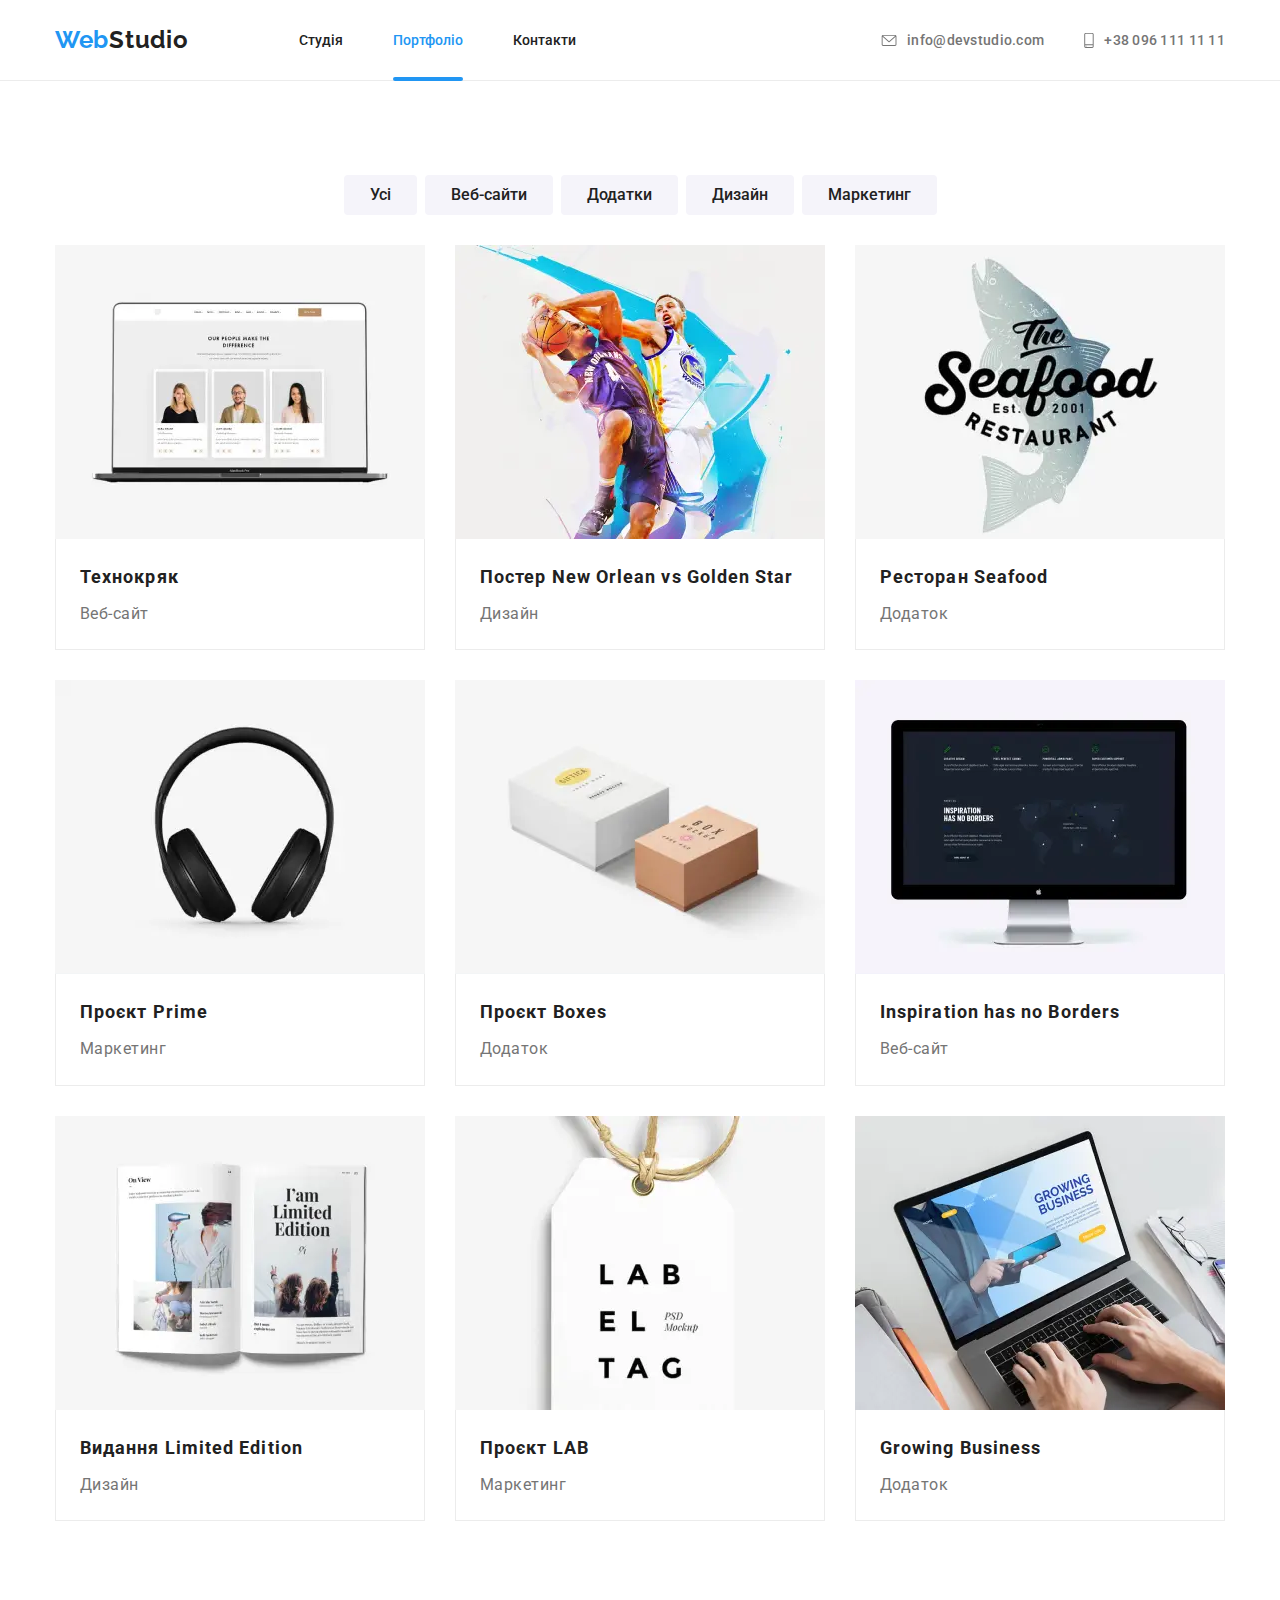
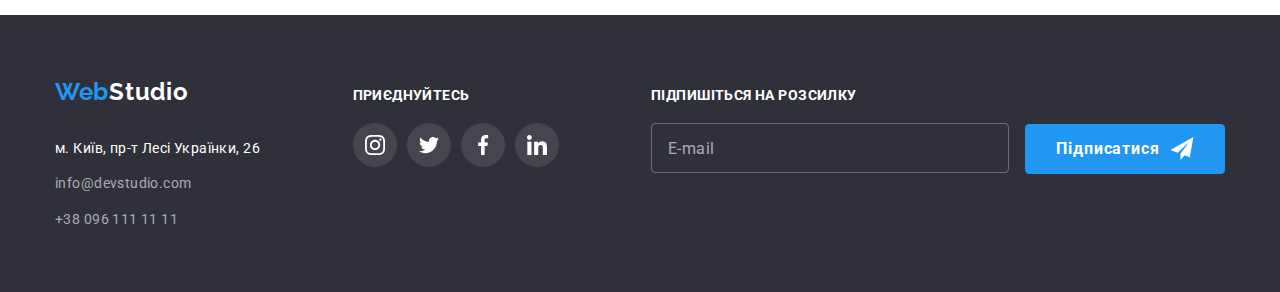
==== commit 28c50217: "update hw-8" ====
--- a/portfolio.html
+++ b/portfolio.html
@@ -146,25 +146,25 @@
                   <picture>
                     <source
                       srcset="
-                        ./images-portfolio/technocrack-450.webp    450w,
-                        ./images-portfolio/technocrack-900@2x.webp 900w
-                      "
-                      media="(max-width: 767px)"
-                      type="image/webp"
-                      sizes="100vw"
-                    />
-                    <source
-                      srcset="
-                        ./images-portfolio/technocrack-450.jpg    450w,
-                        ./images-portfolio/technocrack-900@2x.jpg 900w
-                      "
-                      media="(max-width: 767px)"
-                      sizes="100vw"
-                    />
-                    <source
-                      srcset="
-                        ./images-portfolio/technocrack-354.webp    354w,
-                        ./images-portfolio/technocrack-708@2x.webp 708w
+                        ./images-portfolio/technocrack-450.webp    1x,
+                        ./images-portfolio/technocrack-900@2x.webp 2x
+                      "
+                      media="(max-width: 767px)"
+                      type="image/webp"
+                      sizes="100vw"
+                    />
+                    <source
+                      srcset="
+                        ./images-portfolio/technocrack-450.jpg    1x,
+                        ./images-portfolio/technocrack-900@2x.jpg 2x
+                      "
+                      media="(max-width: 767px)"
+                      sizes="100vw"
+                    />
+                    <source
+                      srcset="
+                        ./images-portfolio/technocrack-354.webp    1x,
+                        ./images-portfolio/technocrack-708@2x.webp 2x
                       "
                       media="(max-width: 1199px)"
                       type="image/webp"
@@ -172,30 +172,22 @@
                     />
                     <source
                       srcset="
-                        ./images-portfolio/technocrack-354.jpg    354w,
-                        ./images-portfolio/technocrack-708@2x.jpg 708w
+                        ./images-portfolio/technocrack-354.jpg    1x,
+                        ./images-portfolio/technocrack-708@2x.jpg 2x
                       "
                       media="(max-width: 1199px)"
                       sizes="(min-width: 768px) 50vw"
                     />
                     <source
                       srcset="
-                        ./images-portfolio/technocrack-370.webp    370w,
-                        ./images-portfolio/technocrack-740@2x.webp 740w
+                        ./images-portfolio/technocrack-370.webp    1x,
+                        ./images-portfolio/technocrack-740@2x.webp 2x
                       "
                       media="(min-width: 1200px)"
                       type="image/webp"
                       sizes="(min-width: 1200px) 33vw"
                     />
                     <img
-                      srcset="
-                        ./images-portfolio/technocrack-354.jpg    354w,
-                        ./images-portfolio/technocrack-370.jpg    370w,
-                        ./images-portfolio/technocrack-450.jpg    450w,
-                        ./images-portfolio/technocrack-708@2x.jpg 708w,
-                        ./images-portfolio/technocrack-740@2x.jpg 740w,
-                        ./images-portfolio/technocrack-900@2x.jpg 900w
-                      "
                       src="./images-portfolio/technocrack.jpg"
                       alt="Ноутбук із зображенням сайту"
                       sizes="(min-width: 1200px) 33vw, (min-width: 768px) 50vw, 100vw"
@@ -221,25 +213,25 @@
                   <picture>
                     <source
                       srcset="
-                        ./images-portfolio/new-orlean-vs-gs-450.webp    450w,
-                        ./images-portfolio/new-orlean-vs-gs-900@2x.webp 900w
-                      "
-                      media="(max-width: 767px)"
-                      type="image/webp"
-                      sizes="100vw"
-                    />
-                    <source
-                      srcset="
-                        ./images-portfolio/new-orlean-vs-gs-450.jpg    450w,
-                        ./images-portfolio/new-orlean-vs-gs-900@2x.jpg 900w
-                      "
-                      media="(max-width: 767px)"
-                      sizes="100vw"
-                    />
-                    <source
-                      srcset="
-                        ./images-portfolio/new-orlean-vs-gs-354.webp    354w,
-                        ./images-portfolio/new-orlean-vs-gs-708@2x.webp 708w
+                        ./images-portfolio/new-orlean-vs-gs-450.webp    1x,
+                        ./images-portfolio/new-orlean-vs-gs-900@2x.webp 2x
+                      "
+                      media="(max-width: 767px)"
+                      type="image/webp"
+                      sizes="100vw"
+                    />
+                    <source
+                      srcset="
+                        ./images-portfolio/new-orlean-vs-gs-450.jpg    1x,
+                        ./images-portfolio/new-orlean-vs-gs-900@2x.jpg 2x
+                      "
+                      media="(max-width: 767px)"
+                      sizes="100vw"
+                    />
+                    <source
+                      srcset="
+                        ./images-portfolio/new-orlean-vs-gs-354.webp    1x,
+                        ./images-portfolio/new-orlean-vs-gs-708@2x.webp 2x
                       "
                       media="(max-width: 1199px)"
                       type="image/webp"
@@ -247,30 +239,22 @@
                     />
                     <source
                       srcset="
-                        ./images-portfolio/new-orlean-vs-gs-354.jpg    354w,
-                        ./images-portfolio/new-orlean-vs-gs-708@2x.jpg 708w
+                        ./images-portfolio/new-orlean-vs-gs-354.jpg    1x,
+                        ./images-portfolio/new-orlean-vs-gs-708@2x.jpg 2x
                       "
                       media="(max-width: 1199px)"
                       sizes="(min-width: 768px) 50vw"
                     />
                     <source
                       srcset="
-                        ./images-portfolio/new-orlean-vs-gs-370.webp    370w,
-                        ./images-portfolio/new-orlean-vs-gs-740@2x.webp 740w
+                        ./images-portfolio/new-orlean-vs-gs-370.webp    1x,
+                        ./images-portfolio/new-orlean-vs-gs-740@2x.webp 2x
                       "
                       media="(min-width: 1200px)"
                       type="image/webp"
                       sizes="(min-width: 1200px) 33vw"
                     />
                     <img
-                      srcset="
-                        ./images-portfolio/new-orlean-vs-gs-354.jpg    354w,
-                        ./images-portfolio/new-orlean-vs-gs-370.jpg    370w,
-                        ./images-portfolio/new-orlean-vs-gs-450.jpg    450w,
-                        ./images-portfolio/new-orlean-vs-gs-708@2x.jpg 708w,
-                        ./images-portfolio/new-orlean-vs-gs-740@2x.jpg 740w,
-                        ./images-portfolio/new-orlean-vs-gs-900@2x.jpg 900w
-                      "
                       src="./images-portfolio/new-orlean-vs-gs.jpg"
                       alt="Ноутбук із зображенням сайту"
                       sizes="(min-width: 1200px) 33vw, (min-width: 768px) 50vw, 100vw"
@@ -298,25 +282,25 @@
                   <picture>
                     <source
                       srcset="
-                        ./images-portfolio/seafood-450.webp    450w,
-                        ./images-portfolio/seafood-900@2x.webp 900w
-                      "
-                      media="(max-width: 767px)"
-                      type="image/webp"
-                      sizes="100vw"
-                    />
-                    <source
-                      srcset="
-                        ./images-portfolio/seafood-450.jpg    450w,
-                        ./images-portfolio/seafood-900@2x.jpg 900w
-                      "
-                      media="(max-width: 767px)"
-                      sizes="100vw"
-                    />
-                    <source
-                      srcset="
-                        ./images-portfolio/seafood-354.webp    354w,
-                        ./images-portfolio/seafood-708@2x.webp 708w
+                        ./images-portfolio/seafood-450.webp    1x,
+                        ./images-portfolio/seafood-900@2x.webp 2x
+                      "
+                      media="(max-width: 767px)"
+                      type="image/webp"
+                      sizes="100vw"
+                    />
+                    <source
+                      srcset="
+                        ./images-portfolio/seafood-450.jpg    1x,
+                        ./images-portfolio/seafood-900@2x.jpg 2x
+                      "
+                      media="(max-width: 767px)"
+                      sizes="100vw"
+                    />
+                    <source
+                      srcset="
+                        ./images-portfolio/seafood-354.webp    1x,
+                        ./images-portfolio/seafood-708@2x.webp 2x
                       "
                       media="(max-width: 1199px)"
                       type="image/webp"
@@ -324,30 +308,22 @@
                     />
                     <source
                       srcset="
-                        ./images-portfolio/seafood-354.jpg    354w,
-                        ./images-portfolio/seafood-708@2x.jpg 708w
+                        ./images-portfolio/seafood-354.jpg    1x,
+                        ./images-portfolio/seafood-708@2x.jpg 2x
                       "
                       media="(max-width: 1199px)"
                       sizes="(min-width: 768px) 50vw"
                     />
                     <source
                       srcset="
-                        ./images-portfolio/seafood-370.webp    370w,
-                        ./images-portfolio/seafood-740@2x.webp 740w
+                        ./images-portfolio/seafood-370.webp    1x,
+                        ./images-portfolio/seafood-740@2x.webp 2x
                       "
                       media="(min-width: 1200px)"
                       type="image/webp"
                       sizes="(min-width: 1200px) 33vw"
                     />
                     <img
-                      srcset="
-                        ./images-portfolio/seafood-354.jpg    354w,
-                        ./images-portfolio/seafood-370.jpg    370w,
-                        ./images-portfolio/seafood-450.jpg    450w,
-                        ./images-portfolio/seafood-708@2x.jpg 708w,
-                        ./images-portfolio/seafood-740@2x.jpg 740w,
-                        ./images-portfolio/seafood-900@2x.jpg 900w
-                      "
                       src="./images-portfolio/seafood.jpg"
                       alt="Ноутбук із зображенням сайту"
                       sizes="(min-width: 1200px) 33vw, (min-width: 768px) 50vw, 100vw"
@@ -372,25 +348,25 @@
                   <picture>
                     <source
                       srcset="
-                        ./images-portfolio/prime-450.webp    450w,
-                        ./images-portfolio/prime-900@2x.webp 900w
-                      "
-                      media="(max-width: 767px)"
-                      type="image/webp"
-                      sizes="100vw"
-                    />
-                    <source
-                      srcset="
-                        ./images-portfolio/prime-450.jpg    450w,
-                        ./images-portfolio/prime-900@2x.jpg 900w
-                      "
-                      media="(max-width: 767px)"
-                      sizes="100vw"
-                    />
-                    <source
-                      srcset="
-                        ./images-portfolio/prime-354.webp    354w,
-                        ./images-portfolio/prime-708@2x.webp 708w
+                        ./images-portfolio/prime-450.webp    1x,
+                        ./images-portfolio/prime-900@2x.webp 2x
+                      "
+                      media="(max-width: 767px)"
+                      type="image/webp"
+                      sizes="100vw"
+                    />
+                    <source
+                      srcset="
+                        ./images-portfolio/prime-450.jpg    1x,
+                        ./images-portfolio/prime-900@2x.jpg 2x
+                      "
+                      media="(max-width: 767px)"
+                      sizes="100vw"
+                    />
+                    <source
+                      srcset="
+                        ./images-portfolio/prime-354.webp    1x,
+                        ./images-portfolio/prime-708@2x.webp 2x
                       "
                       media="(max-width: 1199px)"
                       type="image/webp"
@@ -398,30 +374,22 @@
                     />
                     <source
                       srcset="
-                        ./images-portfolio/prime-354.jpg    354w,
-                        ./images-portfolio/prime-708@2x.jpg 708w
+                        ./images-portfolio/prime-354.jpg    1x,
+                        ./images-portfolio/prime-708@2x.jpg 2x
                       "
                       media="(max-width: 1199px)"
                       sizes="(min-width: 768px) 50vw"
                     />
                     <source
                       srcset="
-                        ./images-portfolio/prime-370.webp    370w,
-                        ./images-portfolio/prime-740@2x.webp 740w
+                        ./images-portfolio/prime-370.webp    1x,
+                        ./images-portfolio/prime-740@2x.webp 2x
                       "
                       media="(min-width: 1200px)"
                       type="image/webp"
                       sizes="(min-width: 1200px) 33vw"
                     />
                     <img
-                      srcset="
-                        ./images-portfolio/prime-354.jpg    354w,
-                        ./images-portfolio/prime-370.jpg    370w,
-                        ./images-portfolio/prime-450.jpg    450w,
-                        ./images-portfolio/prime-708@2x.jpg 708w,
-                        ./images-portfolio/prime-740@2x.jpg 740w,
-                        ./images-portfolio/prime-900@2x.jpg 900w
-                      "
                       src="./images-portfolio/prime.jpg"
                       alt="Ноутбук із зображенням сайту"
                       sizes="(min-width: 1200px) 33vw, (min-width: 768px) 50vw, 100vw"
@@ -447,25 +415,25 @@
                   <picture>
                     <source
                       srcset="
-                        ./images-portfolio/boxes-450.webp    450w,
-                        ./images-portfolio/boxes-900@2x.webp 900w
-                      "
-                      media="(max-width: 767px)"
-                      type="image/webp"
-                      sizes="100vw"
-                    />
-                    <source
-                      srcset="
-                        ./images-portfolio/boxes-450.jpg    450w,
-                        ./images-portfolio/boxes-900@2x.jpg 900w
-                      "
-                      media="(max-width: 767px)"
-                      sizes="100vw"
-                    />
-                    <source
-                      srcset="
-                        ./images-portfolio/boxes-354.webp    354w,
-                        ./images-portfolio/boxes-708@2x.webp 708w
+                        ./images-portfolio/boxes-450.webp    1x,
+                        ./images-portfolio/boxes-900@2x.webp 2x
+                      "
+                      media="(max-width: 767px)"
+                      type="image/webp"
+                      sizes="100vw"
+                    />
+                    <source
+                      srcset="
+                        ./images-portfolio/boxes-450.jpg    1x,
+                        ./images-portfolio/boxes-900@2x.jpg 2x
+                      "
+                      media="(max-width: 767px)"
+                      sizes="100vw"
+                    />
+                    <source
+                      srcset="
+                        ./images-portfolio/boxes-354.webp    1x,
+                        ./images-portfolio/boxes-708@2x.webp 2x
                       "
                       media="(max-width: 1199px)"
                       type="image/webp"
@@ -473,30 +441,22 @@
                     />
                     <source
                       srcset="
-                        ./images-portfolio/boxes-354.jpg    354w,
-                        ./images-portfolio/boxes-708@2x.jpg 708w
+                        ./images-portfolio/boxes-354.jpg    1x,
+                        ./images-portfolio/boxes-708@2x.jpg 2x
                       "
                       media="(max-width: 1199px)"
                       sizes="(min-width: 768px) 50vw"
                     />
                     <source
                       srcset="
-                        ./images-portfolio/boxes-370.webp    370w,
-                        ./images-portfolio/boxes-740@2x.webp 740w
+                        ./images-portfolio/boxes-370.webp    1x,
+                        ./images-portfolio/boxes-740@2x.webp 2x
                       "
                       media="(min-width: 1200px)"
                       type="image/webp"
                       sizes="(min-width: 1200px) 33vw"
                     />
                     <img
-                      srcset="
-                        ./images-portfolio/boxes-354.jpg    354w,
-                        ./images-portfolio/boxes-370.jpg    370w,
-                        ./images-portfolio/boxes-450.jpg    450w,
-                        ./images-portfolio/boxes-708@2x.jpg 708w,
-                        ./images-portfolio/boxes-740@2x.jpg 740w,
-                        ./images-portfolio/boxes-900@2x.jpg 900w
-                      "
                       src="./images-portfolio/boxes.jpg"
                       alt="Ноутбук із зображенням сайту"
                       sizes="(min-width: 1200px) 33vw, (min-width: 768px) 50vw, 100vw"
@@ -521,25 +481,25 @@
                   <picture>
                     <source
                       srcset="
-                        ./images-portfolio/inspiration-450.webp    450w,
-                        ./images-portfolio/inspiration-900@2x.webp 900w
-                      "
-                      media="(max-width: 767px)"
-                      type="image/webp"
-                      sizes="100vw"
-                    />
-                    <source
-                      srcset="
-                        ./images-portfolio/inspiration-450.jpg    450w,
-                        ./images-portfolio/inspiration-900@2x.jpg 900w
-                      "
-                      media="(max-width: 767px)"
-                      sizes="100vw"
-                    />
-                    <source
-                      srcset="
-                        ./images-portfolio/inspiration-354.webp    354w,
-                        ./images-portfolio/inspiration-708@2x.webp 708w
+                        ./images-portfolio/inspiration-450.webp    1x,
+                        ./images-portfolio/inspiration-900@2x.webp 2x
+                      "
+                      media="(max-width: 767px)"
+                      type="image/webp"
+                      sizes="100vw"
+                    />
+                    <source
+                      srcset="
+                        ./images-portfolio/inspiration-450.jpg    1x,
+                        ./images-portfolio/inspiration-900@2x.jpg 2x
+                      "
+                      media="(max-width: 767px)"
+                      sizes="100vw"
+                    />
+                    <source
+                      srcset="
+                        ./images-portfolio/inspiration-354.webp    1x,
+                        ./images-portfolio/inspiration-708@2x.webp 2x
                       "
                       media="(max-width: 1199px)"
                       type="image/webp"
@@ -547,30 +507,22 @@
                     />
                     <source
                       srcset="
-                        ./images-portfolio/inspiration-354.jpg    354w,
-                        ./images-portfolio/inspiration-708@2x.jpg 708w
+                        ./images-portfolio/inspiration-354.jpg    1x,
+                        ./images-portfolio/inspiration-708@2x.jpg 2x
                       "
                       media="(max-width: 1199px)"
                       sizes="(min-width: 768px) 50vw"
                     />
                     <source
                       srcset="
-                        ./images-portfolio/inspiration-370.webp    370w,
-                        ./images-portfolio/inspiration-740@2x.webp 740w
+                        ./images-portfolio/inspiration-370.webp    1x,
+                        ./images-portfolio/inspiration-740@2x.webp 2x
                       "
                       media="(min-width: 1200px)"
                       type="image/webp"
                       sizes="(min-width: 1200px) 33vw"
                     />
                     <img
-                      srcset="
-                        ./images-portfolio/inspiration-354.jpg    354w,
-                        ./images-portfolio/inspiration-370.jpg    370w,
-                        ./images-portfolio/inspiration-450.jpg    450w,
-                        ./images-portfolio/inspiration-708@2x.jpg 708w,
-                        ./images-portfolio/inspiration-740@2x.jpg 740w,
-                        ./images-portfolio/inspiration-900@2x.jpg 900w
-                      "
                       src="./images-portfolio/inspiration.jpg"
                       alt="Ноутбук із зображенням сайту"
                       sizes="(min-width: 1200px) 33vw, (min-width: 768px) 50vw, 100vw"
@@ -595,25 +547,25 @@
                   <picture>
                     <source
                       srcset="
-                        ./images-portfolio/lim-edition-450.webp    450w,
-                        ./images-portfolio/lim-edition-900@2x.webp 900w
-                      "
-                      media="(max-width: 767px)"
-                      type="image/webp"
-                      sizes="100vw"
-                    />
-                    <source
-                      srcset="
-                        ./images-portfolio/lim-edition-450.jpg    450w,
-                        ./images-portfolio/lim-edition-900@2x.jpg 900w
-                      "
-                      media="(max-width: 767px)"
-                      sizes="100vw"
-                    />
-                    <source
-                      srcset="
-                        ./images-portfolio/lim-edition-354.webp    354w,
-                        ./images-portfolio/lim-edition-708@2x.webp 708w
+                        ./images-portfolio/lim-edition-450.webp    1x,
+                        ./images-portfolio/lim-edition-900@2x.webp 2x
+                      "
+                      media="(max-width: 767px)"
+                      type="image/webp"
+                      sizes="100vw"
+                    />
+                    <source
+                      srcset="
+                        ./images-portfolio/lim-edition-450.jpg    1x,
+                        ./images-portfolio/lim-edition-900@2x.jpg 2x
+                      "
+                      media="(max-width: 767px)"
+                      sizes="100vw"
+                    />
+                    <source
+                      srcset="
+                        ./images-portfolio/lim-edition-354.webp    1x,
+                        ./images-portfolio/lim-edition-708@2x.webp 2x
                       "
                       media="(max-width: 1199px)"
                       type="image/webp"
@@ -621,30 +573,22 @@
                     />
                     <source
                       srcset="
-                        ./images-portfolio/lim-edition-354.jpg    354w,
-                        ./images-portfolio/lim-edition-708@2x.jpg 708w
+                        ./images-portfolio/lim-edition-354.jpg    1x,
+                        ./images-portfolio/lim-edition-708@2x.jpg 2x
                       "
                       media="(max-width: 1199px)"
                       sizes="(min-width: 768px) 50vw"
                     />
                     <source
                       srcset="
-                        ./images-portfolio/lim-edition-370.webp    370w,
-                        ./images-portfolio/lim-edition-740@2x.webp 740w
+                        ./images-portfolio/lim-edition-370.webp    1x,
+                        ./images-portfolio/lim-edition-740@2x.webp 2x
                       "
                       media="(min-width: 1200px)"
                       type="image/webp"
                       sizes="(min-width: 1200px) 33vw"
                     />
                     <img
-                      srcset="
-                        ./images-portfolio/lim-edition-354.jpg    354w,
-                        ./images-portfolio/lim-edition-370.jpg    370w,
-                        ./images-portfolio/lim-edition-450.jpg    450w,
-                        ./images-portfolio/lim-edition-708@2x.jpg 708w,
-                        ./images-portfolio/lim-edition-740@2x.jpg 740w,
-                        ./images-portfolio/lim-edition-900@2x.jpg 900w
-                      "
                       src="./images-portfolio/lim-edition.jpg"
                       alt="Ноутбук із зображенням сайту"
                       sizes="(min-width: 1200px) 33vw, (min-width: 768px) 50vw, 100vw"
@@ -669,25 +613,25 @@
                   <picture>
                     <source
                       srcset="
-                        ./images-portfolio/lab-450.webp    450w,
-                        ./images-portfolio/lab-900@2x.webp 900w
-                      "
-                      media="(max-width: 767px)"
-                      type="image/webp"
-                      sizes="100vw"
-                    />
-                    <source
-                      srcset="
-                        ./images-portfolio/lab-450.jpg    450w,
-                        ./images-portfolio/lab-900@2x.jpg 900w
-                      "
-                      media="(max-width: 767px)"
-                      sizes="100vw"
-                    />
-                    <source
-                      srcset="
-                        ./images-portfolio/lab-354.webp    354w,
-                        ./images-portfolio/lab-708@2x.webp 708w
+                        ./images-portfolio/lab-450.webp    1x,
+                        ./images-portfolio/lab-900@2x.webp 2x
+                      "
+                      media="(max-width: 767px)"
+                      type="image/webp"
+                      sizes="100vw"
+                    />
+                    <source
+                      srcset="
+                        ./images-portfolio/lab-450.jpg    1x,
+                        ./images-portfolio/lab-900@2x.jpg 2x
+                      "
+                      media="(max-width: 767px)"
+                      sizes="100vw"
+                    />
+                    <source
+                      srcset="
+                        ./images-portfolio/lab-354.webp    1x,
+                        ./images-portfolio/lab-708@2x.webp 2x
                       "
                       media="(max-width: 1199px)"
                       type="image/webp"
@@ -695,30 +639,22 @@
                     />
                     <source
                       srcset="
-                        ./images-portfolio/lab-354.jpg    354w,
-                        ./images-portfolio/lab-708@2x.jpg 708w
+                        ./images-portfolio/lab-354.jpg    1x,
+                        ./images-portfolio/lab-708@2x.jpg 2x
                       "
                       media="(max-width: 1199px)"
                       sizes="(min-width: 768px) 50vw"
                     />
                     <source
                       srcset="
-                        ./images-portfolio/lab-370.webp    370w,
-                        ./images-portfolio/lab-740@2x.webp 740w
+                        ./images-portfolio/lab-370.webp    1x,
+                        ./images-portfolio/lab-740@2x.webp 2x
                       "
                       media="(min-width: 1200px)"
                       type="image/webp"
                       sizes="(min-width: 1200px) 33vw"
                     />
                     <img
-                      srcset="
-                        ./images-portfolio/lab-354.jpg    354w,
-                        ./images-portfolio/lab-370.jpg    370w,
-                        ./images-portfolio/lab-450.jpg    450w,
-                        ./images-portfolio/lab-708@2x.jpg 708w,
-                        ./images-portfolio/lab-740@2x.jpg 740w,
-                        ./images-portfolio/lab-900@2x.jpg 900w
-                      "
                       src="./images-portfolio/lab.jpg"
                       alt="Ноутбук із зображенням сайту"
                       sizes="(min-width: 1200px) 33vw, (min-width: 768px) 50vw, 100vw"
@@ -743,25 +679,25 @@
                   <picture>
                     <source
                       srcset="
-                        ./images-portfolio/growing-450.webp    450w,
-                        ./images-portfolio/growing-900@2x.webp 900w
-                      "
-                      media="(max-width: 767px)"
-                      type="image/webp"
-                      sizes="100vw"
-                    />
-                    <source
-                      srcset="
-                        ./images-portfolio/growing-450.jpg    450w,
-                        ./images-portfolio/growing-900@2x.jpg 900w
-                      "
-                      media="(max-width: 767px)"
-                      sizes="100vw"
-                    />
-                    <source
-                      srcset="
-                        ./images-portfolio/growing-354.webp    354w,
-                        ./images-portfolio/growing-708@2x.webp 708w
+                        ./images-portfolio/growing-450.webp    1x,
+                        ./images-portfolio/growing-900@2x.webp 2x
+                      "
+                      media="(max-width: 767px)"
+                      type="image/webp"
+                      sizes="100vw"
+                    />
+                    <source
+                      srcset="
+                        ./images-portfolio/growing-450.jpg    1x,
+                        ./images-portfolio/growing-900@2x.jpg 2x
+                      "
+                      media="(max-width: 767px)"
+                      sizes="100vw"
+                    />
+                    <source
+                      srcset="
+                        ./images-portfolio/growing-354.webp    1x,
+                        ./images-portfolio/growing-708@2x.webp 2x
                       "
                       media="(max-width: 1199px)"
                       type="image/webp"
@@ -769,30 +705,22 @@
                     />
                     <source
                       srcset="
-                        ./images-portfolio/growing-354.jpg    354w,
-                        ./images-portfolio/growing-708@2x.jpg 708w
+                        ./images-portfolio/growing-354.jpg    1x,
+                        ./images-portfolio/growing-708@2x.jpg 2x
                       "
                       media="(max-width: 1199px)"
                       sizes="(min-width: 768px) 50vw"
                     />
                     <source
                       srcset="
-                        ./images-portfolio/growing-370.webp    370w,
-                        ./images-portfolio/growing-740@2x.webp 740w
+                        ./images-portfolio/growing-370.webp    1x,
+                        ./images-portfolio/growing-740@2x.webp 2x
                       "
                       media="(min-width: 1200px)"
                       type="image/webp"
                       sizes="(min-width: 1200px) 33vw"
                     />
                     <img
-                      srcset="
-                        ./images-portfolio/growing-354.jpg    354w,
-                        ./images-portfolio/growing-370.jpg    370w,
-                        ./images-portfolio/growing-450.jpg    450w,
-                        ./images-portfolio/growing-708@2x.jpg 708w,
-                        ./images-portfolio/growing-740@2x.jpg 740w,
-                        ./images-portfolio/growing-900@2x.jpg 900w
-                      "
                       src="./images-portfolio/growing.jpg"
                       alt="Ноутбук із зображенням сайту"
                       sizes="(min-width: 1200px) 33vw, (min-width: 768px) 50vw, 100vw"
--- a/css/main.min.css
+++ b/css/main.min.css
@@ -1 +1 @@
-body{font-family:"Roboto",sans-serif;background-color:#fff;color:#757575;margin:0}img{display:block;max-width:100%;height:auto}h1,h2,h3,h4,h5,h6,p{margin:0;padding:0}body.modal-open{overflow:hidden}body.is-open{overflow:hidden}.visually-hidden{position:absolute;width:1px;height:1px;margin:-1px;border:0;padding:0;white-space:nowrap;-webkit-clip-path:inset(100%);clip-path:inset(100%);clip:rect(0 0 0 0);overflow:hidden}.partner-list__link,.feauture-box{display:flex;align-items:center;justify-content:center}.button-submit,.subscribe-form__input,.button__primary,.hero__title,.hero{margin-left:auto;margin-right:auto}.portfolio-list,.filter-list,.location-list,.partner-list,.social-list,.team-list,.about-list,.feauture-list,.site-nav,.contacts{list-style:none;padding:0;margin:0}.portfolio-list{display:flex;flex-wrap:wrap;gap:30px}.footer-container,.container{padding-left:15px;padding-right:15px;margin-top:0px;margin-left:auto;margin-right:auto}.logo-footer,.logo{display:inline-block;font-family:"Raleway",sans-serif;font-size:24px;color:#2196f3;text-decoration:none;line-height:1.4;font-weight:700;letter-spacing:.72px}.site-nav__link,.contacts__link{fill:#757575;color:#212121;text-decoration:none;font-weight:500;font-size:14px;line-height:1.17}.button-submit,.button-subscribe,.button__primary{display:inline-block;min-width:200px;height:50px;padding:10px 24px;border:1px solid rgba(0,0,0,0);border-radius:4px;text-align:center;font-size:16px;line-height:1.87;font-weight:700;letter-spacing:.96px;color:#fff;background-color:#2196f3;cursor:pointer;transition:color 250ms cubic-bezier(0.4, 0, 0.2, 1),background-color 250ms cubic-bezier(0.4, 0, 0.2, 1)}.section-team,.feauture-section,.section-about,.section-partner,.main-section{padding-top:60px;padding-bottom:60px}@media screen and (min-width: 1200px){.section-team,.feauture-section,.section-about,.section-partner,.main-section{padding-top:94px;padding-bottom:94px}}.title,.team__title,.about__title{color:#212121;margin-top:0;margin-bottom:30px;text-align:center;font-weight:700;font-size:28px;line-height:1.16;letter-spacing:.84px}@media screen and (min-width: 1200px){.title,.team__title,.about__title{margin-bottom:50px;font-size:36px}}.caption__subtitle,.subscribe-form__title,.social-block__subtitle,.feauture-box__subtitle{margin-bottom:0;margin-top:0;font-weight:700;font-size:14px;line-height:1.15;letter-spacing:.03em;text-transform:uppercase;color:#212121}.section-about{padding-top:0}@media screen and (max-width: 1199px){.section-about{display:none}}.container{padding-left:15px;padding-right:15px;margin-left:auto;margin-right:auto}@media screen and (min-width: 480px){.container{width:480px}}@media screen and (min-width: 768px){.container{width:768px}}@media screen and (min-width: 1200px){.container{width:1200px}}.page-header>.container{position:relative}.page-header{min-height:80px;background-color:#fff;border-bottom:1px solid #ececec}@media screen and (max-width: 767px){.page-header{min-height:60px}}@media screen and (min-width: 768px){.page-header{display:block}}@media screen and (max-width: 767px){.menu-button{position:absolute;top:10px;right:15px;margin:0;padding:0;border:none;background-color:rgba(0,0,0,0);z-index:1}}@media screen and (min-width: 768px){.menu-button{display:none}}.menu-button.is-open{position:absolute;z-index:2}.menu-button__icon{transition:fill 250ms cubic-bezier(0.4, 0, 0.2, 1)}.menu-button__icon:active{fill:#2196f3}.menu-button .icon-cross{display:none}.menu-button.is-open .icon-cross{display:block}.menu-button.is-open .icon-menu{display:none}.logo{display:inline-flex;align-items:center;padding-top:16px;padding-bottom:16px}.logo>.page-header__logo--color{color:#212121}@media screen and (min-width: 768px){.main-nav{display:flex;justify-content:space-between}}@media screen and (max-width: 767px){.site-nav,.contacts{margin-top:48px;margin-left:40px}}@media screen and (min-width: 768px){.site-nav,.contacts{display:flex;gap:50px}}@media screen and (max-width: 767px){.contacts{display:flex;flex-direction:column-reverse;margin-top:40%}}@media screen and (min-width: 768px){.contacts{display:flex;flex-direction:column;gap:0}}@media screen and (min-width: 1200px){.contacts{display:flex;flex-direction:row;gap:40px}}@media screen and (max-width: 767px){.contacts__number{font-size:34px;font-weight:500;line-height:normal;letter-spacing:.68px}}@media screen and (max-width: 767px){.contacts__mail{font-size:24px;font-weight:500;line-height:normal;letter-spacing:.48px}}@media screen and (max-width: 767px){.site-nav__item{padding-top:16px;padding-bottom:16px}}@media screen and (min-width: 768px){.site-nav__link{padding-top:32px;padding-bottom:32px}}.site-nav__link,.contacts__link{display:flex;transition:color 250ms cubic-bezier(0.4, 0, 0.2, 1)}@media screen and (max-width: 767px){.site-nav__link,.contacts__link{font-size:40px;font-weight:500;letter-spacing:.8px}}.site-nav__link:hover,.site-nav__link:hover,.site-nav__link:focus,.site-nav__link:focus,.contacts__link:hover,.contacts__link:hover,.contacts__link:focus,.contacts__link:focus{color:#2196f3;fill:#2196f3}.contacts__link{color:#757575;align-items:center;line-height:normal}@media screen and (max-width: 767px){.contacts__link{padding-top:16px;padding-bottom:16px;font-size:34px;letter-spacing:.68px}}@media screen and (min-width: 768px)and (max-width: 1199px){.contacts__link{padding-top:5px;padding-bottom:5px;font-size:12px;letter-spacing:.24px}}@media screen and (min-width: 1200px){.contacts__link{font-size:14px;letter-spacing:.28px}}.site-nav__link--visit{color:#2196f3;position:relative}@media screen and (min-width: 768px){.site-nav__link--visit::after{content:"";position:absolute;bottom:-1px;left:0;width:100%;height:4px;background-color:#2196f3;border-radius:2px}}.menu-container{background-color:#fff}@media screen and (max-width: 767px){.menu-container{position:fixed;top:0;left:0;min-width:100%;height:120vh;z-index:1;display:none}.menu-container.is-open{position:fixed;overflow-y:scroll;display:flex;flex-direction:column}}@media screen and (min-width: 768px){.menu-container{display:flex;align-items:center;gap:96px}}@media screen and (min-width: 1200px){.menu-container{display:flex;align-items:center;gap:305px}}@media screen and (max-width: 767px){.media-list{list-style:none;margin:0;padding:0;margin-top:64px;margin-left:40px;margin-bottom:48px;display:flex;flex-wrap:wrap;gap:10px}}@media screen and (min-width: 768px){.media-list{display:none}}.media-list__item:not(:last-child){border-right:1px solid rgba(33,33,33,.2)}.media-list__link{color:#2196f3;font-size:18px;font-weight:500;line-height:1.22;letter-spacing:.36px;display:inline-block;text-decoration:none;padding-right:10px}.icon-post,.icon-phone{display:inline-flex;align-items:center;margin-right:10px;cursor:pointer;transition:fill 250ms cubic-bezier(0.4, 0, 0.2, 1)}@media screen and (max-width: 767px){.icon-post,.icon-phone{display:none}}.icon-post .icon-post:hover,.icon-post .icon-post:focus,.icon-post .icon-phone:hover,.icon-post .icon-phone:focus,.icon-phone .icon-post:hover,.icon-phone .icon-post:focus,.icon-phone .icon-phone:hover,.icon-phone .icon-phone:focus{fill:currentColor}.hero{text-align:center;padding-top:118px;padding-bottom:118px;background-color:#2f303a;background-size:cover}@media screen and (min-width: 1200px){.hero{padding-top:200px;padding-bottom:200px}}.hero__title{margin-top:0;margin-bottom:0;max-width:360px;padding:0;color:#fff;font-size:26px;font-weight:900;line-height:1.36;text-align:center;letter-spacing:1.56px;text-transform:uppercase}@media screen and (min-width: 1200px){.hero__title{max-width:696px;font-size:44px}}.overlay{min-height:400px;max-width:1600px;background-color:#c4c4c4;background-image:linear-gradient(to right, rgba(47, 48, 58, 0.4), rgba(47, 48, 58, 0.4)),url(../images/dec-pic/overlay-480.jpg);background-repeat:no-repeat;background-size:cover;background-position:center}@media screen and (min-device-pixel-ratio: 2),screen and (-webkit-min-device-pixel-ratio: 2),screen and (min-resolution: 192dpi),screen and (min-resolution: 2dppx){.overlay{background-image:linear-gradient(to right, rgba(47, 48, 58, 0.4), rgba(47, 48, 58, 0.4)),url(../images/dec-pic/overlay-960@2x.jpg)}}@media screen and (min-width: 577px){.overlay{background-image:linear-gradient(to right, rgba(47, 48, 58, 0.4), rgba(47, 48, 58, 0.4)),url(../images/dec-pic/overlay-768.jpg)}}@media screen and (min-width: 577px)and (min-device-pixel-ratio: 2),screen and (-webkit-min-device-pixel-ratio: 2),screen and (min-resolution: 192dpi),screen and (min-resolution: 2dppx){.overlay{background-image:linear-gradient(to right, rgba(47, 48, 58, 0.4), rgba(47, 48, 58, 0.4)),url(../images/dec-pic/overlay-1536@2x.jpg)}}@media screen and (min-width: 769px){.overlay{background-image:linear-gradient(to right, rgba(47, 48, 58, 0.4), rgba(47, 48, 58, 0.4)),url(../images/dec-pic/overlay-1600.jpg)}}@media screen and (min-width: 769px)and (min-device-pixel-ratio: 2),screen and (-webkit-min-device-pixel-ratio: 2),screen and (min-resolution: 192dpi),screen and (min-resolution: 2dppx){.overlay{background-image:linear-gradient(to right, rgba(47, 48, 58, 0.4), rgba(47, 48, 58, 0.4)),url(../images/dec-pic/overlay-3200@2x.jpg)}}@media screen and (min-width: 1200px){.overlay{min-height:600px}}.button__primary{margin-top:30px;color:#fff;background-color:#2196f3;box-shadow:0px 4px 4px 0px rgba(0,0,0,.15)}.button__primary:hover,.button__primary:focus{background-color:#1d86dd}.button__primary:active{color:#2196f3;background-color:rgba(0,0,0,0);border:2px solid #2196f3;cursor:pointer}.feauture-list{font-size:14px}@media screen and (min-width: 768px){.feauture-list{display:flex;justify-content:center;flex-wrap:wrap;gap:30px}}.feauture-list__item{width:100%}@media screen and (max-width: 1199px){.feauture-list__item:not(:last-child){margin-bottom:30px}}@media screen and (min-width: 768px){.feauture-list__item{width:calc((100% - 60px)/2)}}@media screen and (min-width: 1200px){.feauture-list__item{width:calc((100% - 90px)/4)}}.feauture-box__subtitle{margin-bottom:10px;text-align:center;font-weight:700;line-height:normal;letter-spacing:.42px;text-transform:uppercase}@media screen and (min-width: 768px){.feauture-box__subtitle{text-align:left}}.feauture-box__text{margin:0;font-weight:400;font-size:14px;line-height:1.7;letter-spacing:.42px}.feauture-box{width:100%;height:120px;background-color:#f5f4fa;margin-bottom:30px}.feauture-box__icon{width:70px;height:70px}.about__title{text-align:center}@media screen and (min-width: 1200px){.about-list{display:flex;gap:30px}}.about-thumb{position:relative}.about-thumb__text{position:absolute;bottom:0;left:0;margin:0;width:100%;padding:27px 0;text-align:center;font-style:normal;font-weight:700;font-size:14px;line-height:1.14;text-align:center;letter-spacing:.03em;text-transform:uppercase;color:#fff;background-color:rgba(47,48,58,.8)}.section-team{background-color:#f5f4fa}.container.team{padding:0}.team__title{text-align:center;margin-bottom:50px}@media screen and (min-width: 768px){.team-list{display:flex;justify-content:center;flex-wrap:wrap;gap:30px}}.team-list__item{background-color:#fff;box-shadow:0px 1px 3px rgba(0,0,0,.12),0px 1px 1px rgba(0,0,0,.14),0px 2px 1px rgba(0,0,0,.2);border-radius:0px 0px 4px 4px;font-weight:400;font-size:16px;line-height:1.2;text-align:center;letter-spacing:.03em}@media screen and (min-width: 768px){.team-list__item{flex-basis:calc((100% - 60px)/2)}}@media screen and (min-width: 1200px){.team-list__item{flex-basis:calc((100% - 120px)/4)}}@media screen and (max-width: 767px){.team-list__item:not(:last-child){margin-bottom:30px}}.team-box{padding-top:30px;padding-bottom:24px}@media screen and (min-width: 1200px){.team-box{padding-bottom:30px}}.team-box__subtitle{margin:0;margin-bottom:10px;color:#212121;font-size:16px;font-weight:500;line-height:1.18}.team-box__text{margin:0;margin-bottom:16px;font-size:16px;line-height:1.18}.social-list{display:inline-flex;gap:10px}.social-list__link{width:44px;height:44px;display:inline-flex;justify-content:center;align-items:center;text-decoration:none;border-radius:50px;background-color:#fff;fill:#afb1b8;cursor:pointer;transition:background-color 250ms cubic-bezier(0.4, 0, 0.2, 1),fill 250ms cubic-bezier(0.4, 0, 0.2, 1)}.social-list__link:hover,.social-list__link:focus{fill:#fff;background-color:#2196f3}.social-list__icon{width:20px;height:20px;gap:30px}.partner-list{display:inline-flex;justify-content:center;flex-wrap:wrap;gap:30px}.partner-list__item{width:calc((100% - 30px)/2)}@media screen and (min-width: 768px){.partner-list__item{width:calc((100% - 60px)/3)}}@media screen and (min-width: 1200px){.partner-list__item{width:170px}}.partner-list__link{height:92px;padding:0;margin-top:0;border:1px solid #afb1b8;border-radius:4px;fill:#afb1b8;transition:fill 250ms cubic-bezier(0.4, 0, 0.2, 1),border 250ms cubic-bezier(0.4, 0, 0.2, 1)}.partner-list__link:hover,.partner-list__link:focus{background-color:rgba(0,0,0,0);fill:#2196f3;border:1px solid #2196f3;box-shadow:none}.footer{margin-left:auto;margin-right:auto;padding-top:60px;padding-bottom:60px;background-color:#2f303a}@media screen and (max-width: 767px){.footer-container{text-align:center}}@media screen and (min-width: 768px){.footer-container{display:flex;flex-wrap:wrap;align-items:baseline;justify-content:space-around}}@media screen and (min-width: 768px)and (min-width: 1200px){.footer-container{width:1200px;display:flex;flex-direction:row;justify-content:space-between}}.logo-footer{display:inline-block;margin-bottom:28px}.logo-footer--color{color:#fff}.location-block{display:inline-flex;flex-direction:column;justify-content:center}@media screen and (max-width: 767px){.location-block{margin-bottom:60px}}@media screen and (min-width: 768px)and (max-width: 1199px){.location-block{text-align:center}}.location{display:inline-flex;flex-direction:column;font-style:normal;font-weight:400;font-size:14px;line-height:1.7;letter-spacing:.03em}.location__address{display:inline-block;color:#fff;margin-bottom:12px}.footer-list__item:nth-last-child(1){margin-top:12px}.footer__contacts-link{display:inline-block;padding:0px;font-weight:400;color:rgba(255,255,255,.6);text-decoration:none;transition:color 250ms cubic-bezier(0.4, 0, 0.2, 1)}.footer__contacts-link:hover,.footer__contacts-link:focus{color:#2196f3}@media screen and (min-width){.social-block{margin-left:70px}}@media screen and (max-width: 767px){.social-block{margin-bottom:60px}}@media screen and (min-width: 768px)and (max-width: 1199px){.social-block{text-align:center}}.social-block__subtitle{margin-bottom:20px;color:#fff}.social-list{display:inline-flex;gap:10px}.social-list__link--second-color{background-color:rgba(255,255,255,.1);fill:#fff}@media screen and (min-width: 768px)and (max-width: 1199px){.subscribe-form{display:flex;flex-basis:100%;flex-direction:column;justify-content:center;text-align:center;margin-top:60px}}.subscribe-form__title{margin-top:0;margin-bottom:20px;color:#fff;letter-spacing:.42px;translate:border 250ms cubic-bezier(0.4, 0, 0.2, 1)}.subscribe-form__input{display:block;height:50px;padding-left:16px;margin-bottom:20px;background-color:rgba(0,0,0,0);color:#fff;border:1px solid rgba(255,255,255,.3);filter:drop-shadow(0px 4px 4px var(--filter-d-shadow));border-radius:4px;transition:border 250ms cubic-bezier(0.4, 0, 0.2, 1)}@media screen and (max-width: 480px){.subscribe-form__input{width:100%}}@media screen and (min-width: 481px){.subscribe-form__input{width:450px}}@media screen and (min-width: 1200px){.subscribe-form__input{display:inline-block;width:358px}}.subscribe-form__input:focus{border:1px solid #2196f3;outline:none}.subscribe-form__input::-moz-placeholder{font-weight:400;font-size:16px;line-height:20px;letter-spacing:.03em;pointer-events:none;color:rgba(255,255,255,.6)}.subscribe-form__input::placeholder{font-weight:400;font-size:16px;line-height:20px;letter-spacing:.03em;pointer-events:none;color:rgba(255,255,255,.6)}.button-subscribe{width:200px;margin-left:12px;display:inline-flex;justify-content:center;align-items:center;gap:10px;background-color:#2196f3;border:1px solid #2196f3;border-radius:4px;color:#fff;fill:#fff;transition:background-color 250ms cubic-bezier(0.4, 0, 0.2, 1),color 250ms cubic-bezier(0.4, 0, 0.2, 1),fill 250ms cubic-bezier(0.4, 0, 0.2, 1)}@media screen and (max-width: 1199px){.button-subscribe{margin-left:auto;margin-right:auto}}.button-subscribe:hover,.button-subscribe:focus{background-color:#1d86dd}.button-subscribe:active{background-color:rgba(0,0,0,0);color:#2196f3;fill:#2196f3}.filter-list{display:flex;flex-wrap:wrap;justify-content:start;gap:8px;margin-bottom:40px;padding:0}@media screen and (min-width: 768px){.filter-list{margin-bottom:30px;justify-content:center}}.filter-list__button-items{min-width:73px}.btn-element{font-size:16px;font-weight:500;line-height:1.6;text-align:center;border:1px solid rgba(0,0,0,0);border-radius:4px;padding:6px 25px;cursor:pointer;color:#212121;background-color:#f5f4fa;transition:background-color 250ms cubic-bezier(0.4, 0, 0.2, 1),color 250ms cubic-bezier(0.4, 0, 0.2, 1),box-shadow 250ms cubic-bezier(0.4, 0, 0.2, 1)}.btn-element:hover,.btn-element:focus{color:#fff;background-color:#1d86dd;box-shadow:0px 3px 1px rgba(0,0,0,.1),0px 1px 2px rgba(0,0,0,.08),0px 2px 2px rgba(0,0,0,.12)}.btn-element:active{color:#2196f3;background-color:#fff;border:1px solid rgba(0,0,0,0)}@media screen and (max-width: 767px){.portfolio-list{justify-content:center}}.portfolio-list__item{display:block}@media screen and (min-width: 768px){.portfolio-list__item{display:flex;flex-basis:calc((100% - 30px)/2)}}@media screen and (min-width: 1200px){.portfolio-list__item{flex-basis:calc((100% - 60px)/3)}}.portfolio-list__link{display:block;text-decoration:none;transition:box-shadow 250ms 250ms cubic-bezier(0.4, 0, 0.2, 1)}.portfolio-list__link:hover,.portfolio-list__link:focus{box-shadow:0px 1px 1px rgba(0,0,0,.12),0px 4px 4px rgba(0,0,0,.06),1px 4px 6px rgba(0,0,0,.16)}.portfolio-list__link:hover .text-position__description{transform:translateY(0)}.text-position{position:relative;overflow:hidden}.text-position__description{position:absolute;top:0%;left:0;overflow:auto;display:block;margin:0;padding:77px 24px;height:100%;font-style:normal;font-weight:400;font-size:18px;line-height:1.55;letter-spacing:.54px;color:#fff;background-color:rgba(33,150,243,.9);transition:transform 250ms cubic-bezier(0.4, 0, 0.2, 1);transform:translateY(100%)}@media screen and (min-width: 768px){.text-position__description{padding:49px 24px}}@media screen and (min-width: 1200px){.text-position__description{padding:63px 24px}}.caption{padding:20px 24px;background-color:#fff;border-left:1px solid #ececec;border-right:1px solid #ececec;border-bottom:1px solid #ececec}.caption__subtitle{text-transform:none;font-size:18px;line-height:2;letter-spacing:1.08px}.caption__text{margin:0;margin-top:4px;font-weight:400;font-size:16px;line-height:1.9;letter-spacing:.03em;color:#757575}.backdrop{position:fixed;top:0;left:0;width:100%;height:100%;background-color:rgba(0,0,0,.1);transition:opacity 250ms cubic-bezier(0.4, 0, 0.2, 1),visibility 250ms cubic-bezier(0.4, 0, 0.2, 1);overflow-y:scroll;z-index:3;padding:95px 15px}.backdrop.is-hidden{visibility:hidden;opacity:0;pointer-events:none}.modal{position:relative;background-color:#fff;box-shadow:0px 1px 3px rgba(0,0,0,.12),0px 1px 1px rgba(0,0,0,.14),0px 2px 1px rgba(0,0,0,.2);border-radius:4px;opacity:1;transition:transform 250ms cubic-bezier(0.4, 0, 0.2, 1)}.backdrop.is-hidden .modal{transform:translate(-50%, -25%) scale(0)}@media screen and (min-width: 768px){.modal{position:absolute;top:50%;left:50%;transform:translate(-50%, -50%) scale(1);max-width:450px;width:100%}}@media screen and (min-width: 1200px){.modal{max-width:528px}}.close{position:absolute;top:6px;right:7px;padding:0;margin:0;width:30px;height:30px;background-color:rgba(0,0,0,0);border:1px solid rgba(0,0,0,.1);border-radius:50px}.icon-close{position:absolute;top:50%;left:50%;transform:translate(-50%, -50%);transition:fill 250ms cubic-bezier(0.4, 0, 0.2, 1);cursor:pointer}.close:hover .icon-close{fill:#2196f3}.submit-form{padding:40px;margin:0}.submit-form__title{margin:0;margin-bottom:12px;text-align:center;font-weight:700;font-size:20px;line-height:1.15;letter-spacing:.03em;color:#212121}.form-field{position:relative;display:flex;flex-direction:column;margin-bottom:10px;font-weight:400;font-size:12px;line-height:14px;letter-spacing:.01em}.form-field>.label{margin-bottom:4px}.form-field .form-input{position:relative;margin:0;padding:0;padding-left:42px;height:40px;border:1px solid rgba(33,33,33,.2);border-radius:4px;transition:border 250ms cubic-bezier(0.4, 0, 0.2, 1)}.form-field>.form-input:focus{border:1px solid #2196f3;outline:none}.form-field textarea{max-width:100%;height:120px;resize:none;padding:12px 16px;margin-bottom:0;border:1px solid rgba(33,33,33,.2);border-radius:4px;transition:border 250ms cubic-bezier(0.4, 0, 0.2, 1)}.form-field textarea.textarea:focus{border:1px solid #2196f3;outline:none}.form-input~.input-icon{fill:#212121;transition:fill 250ms cubic-bezier(0.4, 0, 0.2, 1)}.form-input:focus~.input-icon{fill:#2196f3}.input-icon{position:absolute;display:inline-block;top:50%;left:15px}textarea::-moz-placeholder{font-style:normal;font-weight:400;font-size:12px;line-height:14px;letter-spacing:.01em;color:rgba(117,117,117,.5)}textarea::placeholder{font-style:normal;font-weight:400;font-size:12px;line-height:14px;letter-spacing:.01em;color:rgba(117,117,117,.5)}.checkbox-input{-webkit-appearance:none;-moz-appearance:none;appearance:none}.checkbox-input:checked+.icon-checked{background-color:#2196f3;background-image:url(../images/icon-check.svg);background-size:contain;background-origin:border-box;border:2px solid #2196f3}.checkbox-input:focus+.icon-checked,.checkbox-input:hover+.icon-checked{border:2px solid #2196f3;transition:border 250ms cubic-bezier(0.4, 0, 0.2, 1)}.icon-checked{display:inline-block;min-width:15px;height:15px;border:2px solid #212121;border-radius:2px;color:rgba(0,0,0,0);transition:background-color 250ms cubic-bezier(0.4, 0, 0.2, 1),background-image 250ms cubic-bezier(0.4, 0, 0.2, 1),border 250ms cubic-bezier(0.4, 0, 0.2, 1)}.checkbox-input__txt{padding-right:8px}.policy-link{margin-left:8px;color:#2196f3}.form-field.checkbox{display:inline-flex;margin-left:4px;flex-direction:row;align-items:center;flex-wrap:wrap;margin-top:20px;margin-bottom:30px;font-weight:400;font-size:12px;line-height:1.71;letter-spacing:.36px}@media screen and (min-width: 768px){.form-field.checkbox{width:450px}}@media screen and (min-width: 1200px){.form-field.checkbox{font-size:14px;line-height:1.71;letter-spacing:.03em}}.button-submit{display:block}.button-submit:hover,.button-submit:focus{background-color:#1d86dd}.button-submit:active{color:#2196f3;background-color:rgba(0,0,0,0);border:1px solid #2196f3}/*# sourceMappingURL=main.min.css.map */+body{font-family:"Roboto",sans-serif;background-color:#fff;color:#757575;margin:0}img{display:block;width:100%;height:auto}h1,h2,h3,h4,h5,h6,p{margin:0;padding:0}body.modal-open{overflow:hidden}body.is-open{overflow:hidden}.visually-hidden{position:absolute;width:1px;height:1px;margin:-1px;border:0;padding:0;white-space:nowrap;-webkit-clip-path:inset(100%);clip-path:inset(100%);clip:rect(0 0 0 0);overflow:hidden}.partner-list__link,.feauture-box{display:flex;align-items:center;justify-content:center}.button-submit,.subscribe-form__input,.team-list__item,.button__primary,.hero__title,.hero{margin-left:auto;margin-right:auto}.portfolio-list,.filter-list,.location-list,.partner-list,.social-list,.team-list,.about-list,.feauture-list,.site-nav,.contacts{list-style:none;padding:0;margin:0}.portfolio-list{display:flex;flex-wrap:wrap;gap:30px}.footer-container,.container{padding-left:15px;padding-right:15px;margin-top:0px;margin-left:auto;margin-right:auto}.logo-footer,.logo{display:inline-block;font-family:"Raleway",sans-serif;font-size:24px;color:#2196f3;text-decoration:none;line-height:1.4;font-weight:700;letter-spacing:.72px}.site-nav__link,.contacts__link{fill:#757575;color:#212121;text-decoration:none;font-weight:500;font-size:14px;line-height:1.17}.button-submit,.button-subscribe,.button__primary{display:inline-block;min-width:200px;height:50px;padding:10px 24px;border:1px solid rgba(0,0,0,0);border-radius:4px;text-align:center;font-size:16px;line-height:1.87;font-weight:700;letter-spacing:.96px;color:#fff;background-color:#2196f3;cursor:pointer;transition:color 250ms cubic-bezier(0.4, 0, 0.2, 1),background-color 250ms cubic-bezier(0.4, 0, 0.2, 1)}.section-team,.feauture-section,.section-about,.section-partner,.main-section{padding-top:60px;padding-bottom:60px}@media screen and (min-width: 1200px){.section-team,.feauture-section,.section-about,.section-partner,.main-section{padding-top:94px;padding-bottom:94px}}.title,.team__title,.about__title{color:#212121;margin-top:0;margin-bottom:30px;text-align:center;font-weight:700;font-size:28px;line-height:1.16;letter-spacing:.84px}@media screen and (min-width: 1200px){.title,.team__title,.about__title{margin-bottom:50px;font-size:36px}}.caption__subtitle,.subscribe-form__title,.social-block__subtitle,.feauture-box__subtitle{margin-bottom:0;margin-top:0;font-weight:700;font-size:14px;line-height:1.15;letter-spacing:.03em;text-transform:uppercase;color:#212121}.section-about{padding-top:0}@media screen and (max-width: 1199px){.section-about{display:none}}.container{padding-left:15px;padding-right:15px;margin-left:auto;margin-right:auto}@media screen and (min-width: 480px){.container{width:480px}}@media screen and (min-width: 768px){.container{width:768px}}@media screen and (min-width: 1200px){.container{width:1200px}}.page-header>.container{position:relative}.page-header{min-height:80px;background-color:#fff;border-bottom:1px solid #ececec}@media screen and (max-width: 767px){.page-header{min-height:60px}}@media screen and (min-width: 768px){.page-header{display:block}}@media screen and (max-width: 767px){.menu-button{position:absolute;top:10px;right:15px;margin:0;padding:0;border:none;background-color:rgba(0,0,0,0);z-index:1}}@media screen and (min-width: 768px){.menu-button{display:none}}.menu-button.is-open{position:fixed;z-index:2}.menu-button__icon{transition:fill 250ms cubic-bezier(0.4, 0, 0.2, 1)}.menu-button__icon:active{fill:#2196f3}.menu-button .icon-cross{display:none}.menu-button.is-open .icon-cross{display:block}.menu-button.is-open .icon-menu{display:none}.logo{display:inline-flex;align-items:center;padding-top:16px;padding-bottom:16px}.logo>.page-header__logo--color{color:#212121}@media screen and (min-width: 768px){.main-nav{display:flex;justify-content:space-between}}@media screen and (max-width: 767px){.site-nav,.contacts{margin-top:48px;margin-left:40px}}@media screen and (min-width: 768px){.site-nav,.contacts{display:flex;gap:50px}}@media screen and (max-width: 767px){.contacts{display:flex;flex-direction:column-reverse;margin-top:30%}}@media screen and (min-width: 768px){.contacts{display:flex;flex-direction:column;gap:0}}@media screen and (min-width: 1200px){.contacts{display:flex;flex-direction:row;gap:40px}}@media screen and (max-width: 767px){.contacts__number{font-size:34px;font-weight:500;line-height:normal;letter-spacing:.68px}}@media screen and (max-width: 767px){.contacts__mail{font-size:24px;font-weight:500;line-height:normal;letter-spacing:.48px}}@media screen and (max-width: 767px){.site-nav__item{padding-top:16px;padding-bottom:16px}}@media screen and (min-width: 768px){.site-nav__link{padding-top:32px;padding-bottom:32px}}.site-nav__link,.contacts__link{display:flex;transition:color 250ms cubic-bezier(0.4, 0, 0.2, 1)}@media screen and (max-width: 767px){.site-nav__link,.contacts__link{font-size:40px;font-weight:500;letter-spacing:.8px}}.site-nav__link:hover,.site-nav__link:hover,.site-nav__link:focus,.site-nav__link:focus,.contacts__link:hover,.contacts__link:hover,.contacts__link:focus,.contacts__link:focus{color:#2196f3;fill:#2196f3}.contacts__link{color:#757575;align-items:center;line-height:normal}@media screen and (max-width: 767px){.contacts__link{padding-top:16px;padding-bottom:16px;font-size:34px;letter-spacing:.68px}}@media screen and (min-width: 768px)and (max-width: 1199px){.contacts__link{padding-top:5px;padding-bottom:5px;font-size:12px;letter-spacing:.24px}}@media screen and (min-width: 1200px){.contacts__link{font-size:14px;letter-spacing:.28px}}.site-nav__link--visit{color:#2196f3;position:relative}@media screen and (min-width: 768px){.site-nav__link--visit::after{content:"";position:absolute;bottom:-1px;left:0;width:100%;height:4px;background-color:#2196f3;border-radius:2px}}.menu-container{background-color:#fff}@media screen and (max-width: 767px){.menu-container{position:fixed;top:0;left:0;min-width:100%;height:120vh;z-index:1;display:none}.menu-container.is-open{max-width:480px;position:fixed;overflow-y:scroll;display:flex;flex-direction:column}}@media screen and (min-width: 768px){.menu-container{display:flex;align-items:center;gap:96px}}@media screen and (min-width: 1200px){.menu-container{display:flex;align-items:center;gap:305px}}@media screen and (max-width: 767px){.media-list{list-style:none;margin:0;padding:0;margin-top:15%;margin-left:40px;margin-bottom:48px;display:flex;flex-wrap:wrap;gap:10px}}@media screen and (min-width: 768px){.media-list{display:none}}.media-list__item:not(:last-child){border-right:1px solid rgba(33,33,33,.2)}.media-list__link{color:#2196f3;font-size:18px;font-weight:500;line-height:1.22;letter-spacing:.36px;display:inline-block;text-decoration:none;padding-right:10px}.icon-post,.icon-phone{display:inline-flex;align-items:center;margin-right:10px;cursor:pointer;transition:fill 250ms cubic-bezier(0.4, 0, 0.2, 1)}@media screen and (max-width: 767px){.icon-post,.icon-phone{display:none}}.icon-post .icon-post:hover,.icon-post .icon-post:focus,.icon-post .icon-phone:hover,.icon-post .icon-phone:focus,.icon-phone .icon-post:hover,.icon-phone .icon-post:focus,.icon-phone .icon-phone:hover,.icon-phone .icon-phone:focus{fill:currentColor}.hero{text-align:center;padding-top:118px;padding-bottom:118px;background-color:#2f303a;background-size:cover}@media screen and (min-width: 1200px){.hero{padding-top:200px;padding-bottom:200px}}.hero__title{margin-top:0;margin-bottom:0;max-width:360px;padding:0;color:#fff;font-size:26px;font-weight:900;line-height:1.36;text-align:center;letter-spacing:1.56px;text-transform:uppercase}@media screen and (min-width: 1200px){.hero__title{max-width:696px;font-size:44px}}.overlay{min-height:400px;max-width:1600px;background-color:#c4c4c4;background-image:linear-gradient(to right, rgba(47, 48, 58, 0.4), rgba(47, 48, 58, 0.4)),url(../images/dec-pic/overlay-480.jpg);background-repeat:no-repeat;background-size:cover;background-position:center}@media screen and (min-device-pixel-ratio: 2),screen and (-webkit-min-device-pixel-ratio: 2),screen and (min-resolution: 192dpi),screen and (min-resolution: 2dppx){.overlay{background-image:linear-gradient(to right, rgba(47, 48, 58, 0.4), rgba(47, 48, 58, 0.4)),url(../images/dec-pic/overlay-960@2x.jpg)}}@media screen and (min-width: 577px){.overlay{background-image:linear-gradient(to right, rgba(47, 48, 58, 0.4), rgba(47, 48, 58, 0.4)),url(../images/dec-pic/overlay-768.jpg)}}@media screen and (min-width: 577px)and (min-device-pixel-ratio: 2),screen and (-webkit-min-device-pixel-ratio: 2),screen and (min-resolution: 192dpi),screen and (min-resolution: 2dppx){.overlay{background-image:linear-gradient(to right, rgba(47, 48, 58, 0.4), rgba(47, 48, 58, 0.4)),url(../images/dec-pic/overlay-1536@2x.jpg)}}@media screen and (min-width: 769px){.overlay{background-image:linear-gradient(to right, rgba(47, 48, 58, 0.4), rgba(47, 48, 58, 0.4)),url(../images/dec-pic/overlay-1600.jpg)}}@media screen and (min-width: 769px)and (min-device-pixel-ratio: 2),screen and (-webkit-min-device-pixel-ratio: 2),screen and (min-resolution: 192dpi),screen and (min-resolution: 2dppx){.overlay{background-image:linear-gradient(to right, rgba(47, 48, 58, 0.4), rgba(47, 48, 58, 0.4)),url(../images/dec-pic/overlay-3200@2x.jpg)}}@media screen and (min-width: 1200px){.overlay{min-height:600px}}.button__primary{margin-top:30px;color:#fff;background-color:#2196f3;box-shadow:0px 4px 4px 0px rgba(0,0,0,.15)}.button__primary:hover,.button__primary:focus{background-color:#1d86dd}.button__primary:active{color:#2196f3;background-color:rgba(0,0,0,0);border:2px solid #2196f3;cursor:pointer}.feauture-list{font-size:14px}@media screen and (min-width: 768px){.feauture-list{display:flex;justify-content:center;flex-wrap:wrap;gap:30px}}.feauture-list__item{width:100%}@media screen and (max-width: 1199px){.feauture-list__item:not(:last-child){margin-bottom:30px}}@media screen and (min-width: 768px){.feauture-list__item{width:calc((100% - 60px)/2)}}@media screen and (min-width: 1200px){.feauture-list__item{width:calc((100% - 90px)/4)}}.feauture-box__subtitle{margin-bottom:10px;text-align:center;font-weight:700;line-height:normal;letter-spacing:.42px;text-transform:uppercase}@media screen and (min-width: 768px){.feauture-box__subtitle{text-align:left}}.feauture-box__text{margin:0;font-weight:400;font-size:14px;line-height:1.7;letter-spacing:.42px}.feauture-box{width:100%;height:120px;background-color:#f5f4fa;margin-bottom:30px}.feauture-box__icon{width:70px;height:70px}.about__title{text-align:center}@media screen and (min-width: 1200px){.about-list{display:flex;gap:30px}}.about-thumb{position:relative}.about-thumb__text{position:absolute;bottom:0;left:0;margin:0;width:100%;padding:27px 0;text-align:center;font-style:normal;font-weight:700;font-size:14px;line-height:1.14;text-align:center;letter-spacing:.03em;text-transform:uppercase;color:#fff;background-color:rgba(47,48,58,.8)}.section-team{background-color:#f5f4fa}.container.team{padding:0}.team__title{text-align:center;margin-bottom:50px}@media screen and (min-width: 768px){.team-list{display:flex;justify-content:center;flex-wrap:wrap;gap:30px}}.team-list__item{background-color:#fff;box-shadow:0px 1px 3px rgba(0,0,0,.12),0px 1px 1px rgba(0,0,0,.14),0px 2px 1px rgba(0,0,0,.2);border-radius:0px 0px 4px 4px;font-weight:400;font-size:16px;line-height:1.2;text-align:center;letter-spacing:.03em}.team-list__item{max-width:450px}@media screen and (min-width: 768px){.team-list__item{flex-basis:calc((100% - 60px)/2)}}@media screen and (min-width: 1200px){.team-list__item{flex-basis:calc((100% - 120px)/4)}}@media screen and (max-width: 767px){.team-list__item:not(:last-child){margin-bottom:30px}}.team-box{padding-top:30px;padding-bottom:24px}@media screen and (min-width: 1200px){.team-box{padding-bottom:30px}}.team-box__subtitle{margin:0;margin-bottom:10px;color:#212121;font-size:16px;font-weight:500;line-height:1.18}.team-box__text{margin:0;margin-bottom:16px;font-size:16px;line-height:1.18}.social-list{display:inline-flex;gap:10px}.social-list__link{width:44px;height:44px;display:inline-flex;justify-content:center;align-items:center;text-decoration:none;border-radius:50px;background-color:#fff;fill:#afb1b8;cursor:pointer;transition:background-color 250ms cubic-bezier(0.4, 0, 0.2, 1),fill 250ms cubic-bezier(0.4, 0, 0.2, 1)}.social-list__link:hover,.social-list__link:focus{fill:#fff;background-color:#2196f3}.social-list__icon{width:20px;height:20px;gap:30px}.partner-list{display:inline-flex;justify-content:center;flex-wrap:wrap;gap:30px}.partner-list__item{width:calc((100% - 30px)/2)}@media screen and (min-width: 768px){.partner-list__item{width:calc((100% - 60px)/3)}}@media screen and (min-width: 1200px){.partner-list__item{width:170px}}.partner-list__link{height:92px;padding:0;margin-top:0;border:1px solid #afb1b8;border-radius:4px;fill:#afb1b8;transition:fill 250ms cubic-bezier(0.4, 0, 0.2, 1),border 250ms cubic-bezier(0.4, 0, 0.2, 1)}.partner-list__link:hover,.partner-list__link:focus{background-color:rgba(0,0,0,0);fill:#2196f3;border:1px solid #2196f3;box-shadow:none}.footer{margin-left:auto;margin-right:auto;padding-top:60px;padding-bottom:60px;background-color:#2f303a}@media screen and (max-width: 767px){.footer-container{text-align:center}}@media screen and (min-width: 768px){.footer-container{display:flex;flex-wrap:wrap;align-items:baseline;justify-content:space-around}}@media screen and (min-width: 768px)and (min-width: 1200px){.footer-container{width:1200px;display:flex;flex-direction:row;justify-content:space-between}}.logo-footer{display:inline-block;margin-bottom:28px}.logo-footer--color{color:#fff}.location-block{display:inline-flex;flex-direction:column;justify-content:center}@media screen and (max-width: 767px){.location-block{margin-bottom:60px}}@media screen and (min-width: 768px)and (max-width: 1199px){.location-block{text-align:center}}.location{display:inline-flex;flex-direction:column;font-style:normal;font-weight:400;font-size:14px;line-height:1.7;letter-spacing:.03em}.location__address{display:inline-block;color:#fff;margin-bottom:12px}.footer-list__item:nth-last-child(1){margin-top:12px}.footer__contacts-link{display:inline-block;padding:0px;font-weight:400;color:rgba(255,255,255,.6);text-decoration:none;transition:color 250ms cubic-bezier(0.4, 0, 0.2, 1)}.footer__contacts-link:hover,.footer__contacts-link:focus{color:#2196f3}@media screen and (min-width){.social-block{margin-left:70px}}@media screen and (max-width: 767px){.social-block{margin-bottom:60px}}@media screen and (min-width: 768px)and (max-width: 1199px){.social-block{text-align:center}}.social-block__subtitle{margin-bottom:20px;color:#fff}.social-list{display:inline-flex;gap:10px}.social-list__link--second-color{background-color:rgba(255,255,255,.1);fill:#fff}@media screen and (min-width: 768px)and (max-width: 1199px){.subscribe-form{display:flex;flex-basis:100%;flex-direction:column;justify-content:center;text-align:center;margin-top:60px}}.subscribe-form__title{margin-top:0;margin-bottom:20px;color:#fff;letter-spacing:.42px;translate:border 250ms cubic-bezier(0.4, 0, 0.2, 1)}.subscribe-form__input{display:block;height:50px;padding-left:16px;margin-bottom:20px;background-color:rgba(0,0,0,0);color:#fff;border:1px solid rgba(255,255,255,.3);filter:drop-shadow(0px 4px 4px var(--filter-d-shadow));border-radius:4px;transition:border 250ms cubic-bezier(0.4, 0, 0.2, 1)}@media screen and (max-width: 480px){.subscribe-form__input{width:100%}}@media screen and (min-width: 481px){.subscribe-form__input{width:450px}}@media screen and (min-width: 1200px){.subscribe-form__input{display:inline-block;width:358px}}.subscribe-form__input:focus{border:1px solid #2196f3;outline:none}.subscribe-form__input::-moz-placeholder{font-weight:400;font-size:16px;line-height:20px;letter-spacing:.03em;pointer-events:none;color:rgba(255,255,255,.6)}.subscribe-form__input::placeholder{font-weight:400;font-size:16px;line-height:20px;letter-spacing:.03em;pointer-events:none;color:rgba(255,255,255,.6)}.button-subscribe{width:200px;margin-left:12px;display:inline-flex;justify-content:center;align-items:center;gap:10px;background-color:#2196f3;border:1px solid #2196f3;border-radius:4px;color:#fff;fill:#fff;transition:background-color 250ms cubic-bezier(0.4, 0, 0.2, 1),color 250ms cubic-bezier(0.4, 0, 0.2, 1),fill 250ms cubic-bezier(0.4, 0, 0.2, 1)}@media screen and (max-width: 1199px){.button-subscribe{margin-left:auto;margin-right:auto}}.button-subscribe:hover,.button-subscribe:focus{background-color:#1d86dd}.button-subscribe:active{background-color:rgba(0,0,0,0);color:#2196f3;fill:#2196f3}.filter-list{display:flex;flex-wrap:wrap;justify-content:start;gap:8px;margin-bottom:40px;padding:0}@media screen and (min-width: 768px){.filter-list{margin-bottom:30px;justify-content:center}}.filter-list__button-items{min-width:73px}.btn-element{font-size:16px;font-weight:500;line-height:1.6;text-align:center;border:1px solid rgba(0,0,0,0);border-radius:4px;padding:6px 25px;cursor:pointer;color:#212121;background-color:#f5f4fa;transition:background-color 250ms cubic-bezier(0.4, 0, 0.2, 1),color 250ms cubic-bezier(0.4, 0, 0.2, 1),box-shadow 250ms cubic-bezier(0.4, 0, 0.2, 1)}.btn-element:hover,.btn-element:focus{color:#fff;background-color:#1d86dd;box-shadow:0px 3px 1px rgba(0,0,0,.1),0px 1px 2px rgba(0,0,0,.08),0px 2px 2px rgba(0,0,0,.12)}.btn-element:active{color:#2196f3;background-color:#fff;border:1px solid rgba(0,0,0,0)}@media screen and (max-width: 767px){.portfolio-list{justify-content:center}}.portfolio-list__item{display:block}@media screen and (min-width: 768px){.portfolio-list__item{display:flex;flex-basis:calc((100% - 30px)/2)}}@media screen and (min-width: 1200px){.portfolio-list__item{flex-basis:calc((100% - 60px)/3)}}.portfolio-list__link{display:flex;flex-direction:column;text-decoration:none;transition:box-shadow 250ms 250ms cubic-bezier(0.4, 0, 0.2, 1)}.portfolio-list__link:hover,.portfolio-list__link:focus{box-shadow:0px 1px 1px rgba(0,0,0,.12),0px 4px 4px rgba(0,0,0,.06),1px 4px 6px rgba(0,0,0,.16)}.portfolio-list__link:hover .text-position__description{transform:translateY(0)}.text-position{position:relative;overflow:hidden}.text-position__description{position:absolute;top:0%;left:0;overflow:auto;display:block;margin:0;padding:77px 24px;height:100%;font-style:normal;font-weight:400;font-size:18px;line-height:1.55;letter-spacing:.54px;color:#fff;background-color:rgba(33,150,243,.9);transition:transform 250ms cubic-bezier(0.4, 0, 0.2, 1);transform:translateY(100%)}@media screen and (min-width: 768px){.text-position__description{padding:49px 24px}}@media screen and (min-width: 1200px){.text-position__description{padding:63px 24px}}.caption{display:flex;flex-direction:column;flex-grow:1;padding:20px 24px;background-color:#fff;border-left:1px solid #ececec;border-right:1px solid #ececec;border-bottom:1px solid #ececec}.caption__subtitle{text-transform:none;font-size:18px;line-height:2;letter-spacing:1.08px}.caption__text{margin:0;margin-top:4px;font-weight:400;font-size:16px;line-height:1.9;letter-spacing:.03em;color:#757575}.backdrop{position:fixed;top:0;left:0;width:100%;height:100%;background-color:rgba(0,0,0,.1);transition:opacity 250ms cubic-bezier(0.4, 0, 0.2, 1),visibility 250ms cubic-bezier(0.4, 0, 0.2, 1);overflow-y:scroll;z-index:3;padding:95px 15px}.backdrop.is-hidden{visibility:hidden;opacity:0;pointer-events:none}.modal{position:relative;top:50%;left:50%;max-width:450px;transform:translate(-50%, -50%);background-color:#fff;box-shadow:0px 1px 3px rgba(0,0,0,.12),0px 1px 1px rgba(0,0,0,.14),0px 2px 1px rgba(0,0,0,.2);border-radius:4px;opacity:1;transition:transform 250ms cubic-bezier(0.4, 0, 0.2, 1)}.backdrop.is-hidden .modal{transform:translate(-50%, -25%) scale(0)}@media screen and (min-width: 768px){.modal{position:absolute;top:50%;left:50%;transform:translate(-50%, -50%) scale(1);max-width:450px;width:100%}}@media screen and (min-width: 1200px){.modal{max-width:528px}}.close{position:absolute;top:6px;right:7px;padding:0;margin:0;width:30px;height:30px;background-color:rgba(0,0,0,0);border:1px solid rgba(0,0,0,.1);border-radius:50px;cursor:pointer}.icon-close{position:absolute;top:50%;left:50%;transform:translate(-50%, -50%);transition:fill 250ms cubic-bezier(0.4, 0, 0.2, 1)}.close:hover .icon-close,.close:focus .icon-close,.close:active .icon-close{fill:#2196f3}.submit-form{display:flex;flex-direction:column;padding:40px;margin:0}.submit-form__title{margin:0;margin-bottom:12px;text-align:center;font-weight:700;font-size:20px;line-height:1.15;letter-spacing:.03em;color:#212121}.form-field{position:relative;display:flex;flex-direction:column;margin-bottom:10px;font-weight:400;font-size:12px;line-height:14px;letter-spacing:.01em}.form-field>.label{margin-bottom:4px}.form-field .form-input{position:relative;margin:0;padding:0;padding-left:42px;height:40px;border:1px solid rgba(33,33,33,.2);border-radius:4px;transition:border 250ms cubic-bezier(0.4, 0, 0.2, 1)}.form-field>.form-input:focus{border:1px solid #2196f3;outline:none}.form-field textarea{max-width:100%;height:120px;resize:none;padding:12px 16px;margin-bottom:0;border:1px solid rgba(33,33,33,.2);border-radius:4px;transition:border 250ms cubic-bezier(0.4, 0, 0.2, 1)}.form-field textarea.textarea:focus{border:1px solid #2196f3;outline:none}.form-input~.input-icon{fill:#212121;transition:fill 250ms cubic-bezier(0.4, 0, 0.2, 1)}.form-input:focus~.input-icon{fill:#2196f3}.input-icon{position:absolute;display:inline-block;top:50%;left:15px}textarea::-moz-placeholder{font-style:normal;font-weight:400;font-size:12px;line-height:14px;letter-spacing:.01em;color:rgba(117,117,117,.5)}textarea::placeholder{font-style:normal;font-weight:400;font-size:12px;line-height:14px;letter-spacing:.01em;color:rgba(117,117,117,.5)}.checkbox-input{-webkit-appearance:none;-moz-appearance:none;appearance:none}.checkbox-input:checked+.icon-checked{background-color:#2196f3;background-image:url(../images/icon-check.svg);background-size:contain;background-origin:border-box;border:2px solid #2196f3}.checkbox-input:focus+.icon-checked,.checkbox-input:hover+.icon-checked{border:2px solid #2196f3;transition:border 250ms cubic-bezier(0.4, 0, 0.2, 1)}.icon-checked{display:inline-block;min-width:15px;height:15px;border:2px solid #212121;border-radius:2px;color:rgba(0,0,0,0);transition:background-color 250ms cubic-bezier(0.4, 0, 0.2, 1),background-image 250ms cubic-bezier(0.4, 0, 0.2, 1),border 250ms cubic-bezier(0.4, 0, 0.2, 1)}.checkbox-input__txt{padding-right:8px}.policy-link{margin-left:8px;color:#2196f3}.form-field.checkbox{display:flex;margin-left:4px;flex-direction:row;align-items:center;flex-wrap:nowrap;margin-top:20px;margin-bottom:30px;font-weight:400;font-size:12px;line-height:1.71;letter-spacing:.36px}@media screen and (min-width: 768px){.form-field.checkbox{width:450px}}@media screen and (min-width: 1200px){.form-field.checkbox{font-size:14px;line-height:1.71;letter-spacing:.03em}}.button-submit{display:block}.button-submit:hover,.button-submit:focus{background-color:#1d86dd}.button-submit:active{color:#2196f3;background-color:rgba(0,0,0,0);border:1px solid #2196f3}/*# sourceMappingURL=main.min.css.map */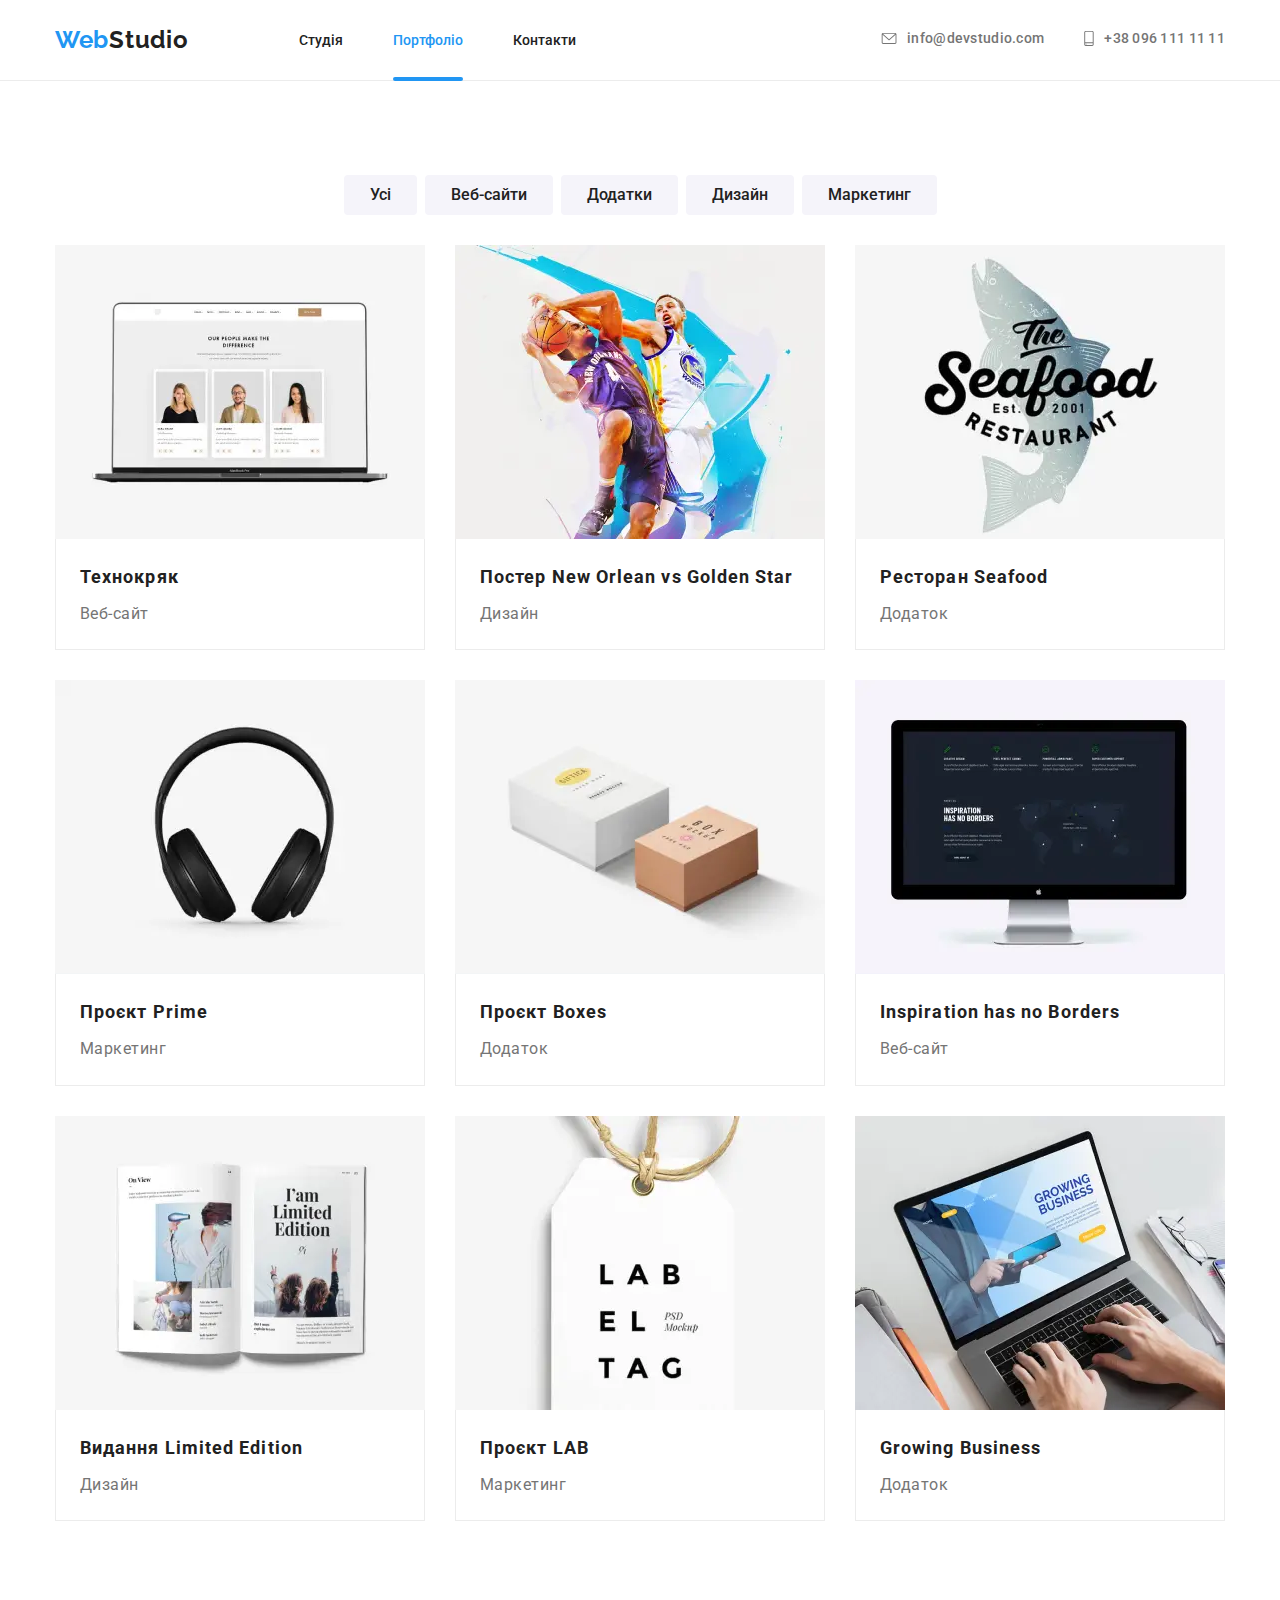
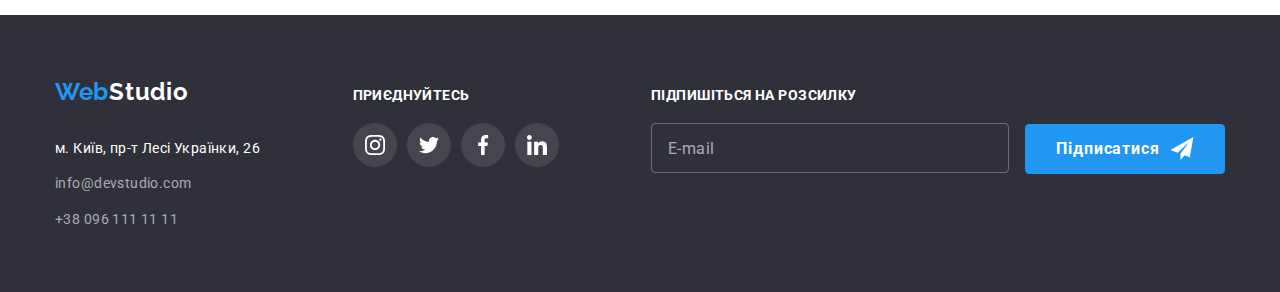
==== commit ad4d3b16: "Фікси моб меню та модального вікна" ====
--- a/portfolio.html
+++ b/portfolio.html
@@ -24,6 +24,7 @@
     <header class="page-header">
       <div class="container">
         <!-- Navigation -->
+
         <nav class="main-nav">
           <a
             href="https://borschvs.github.io/goit-markup-hw-06/"
@@ -54,13 +55,17 @@
           <div
             class="menu-container"
             id="menu-container"
+            aria-expanded="false"
             role="navigation"
-            aria-expanded="false"
             data-menu
           >
             <ul class="site-nav">
               <li class="site-nav__item">
-                <a href="./index.html" class="site-nav__link">Студія</a>
+                <a
+                  href="./index.html"
+                  class="site-nav__link"
+                  >Студія</a
+                >
               </li>
               <li class="site-nav__item">
                 <a
@@ -82,7 +87,7 @@
                   ><svg class="icon-post" width="16" height="12">
                     <use href="./images/symbol-defs.svg#icon-envelope"></use>
                   </svg>
-                  info@devstudio.com
+                  <span class="contacts__mail">info@devstudio.com</span>
                 </a>
               </li>
               <li class="contacts__item">
@@ -90,7 +95,7 @@
                   ><svg class="icon-phone" width="10" height="16">
                     <use href="./images/symbol-defs.svg#icon-smartphone"></use>
                   </svg>
-                  +38 096 111 11 11
+                  <span class="contacts__number">+38 096 111 11 11</span>
                 </a>
               </li>
             </ul>
--- a/css/main.min.css
+++ b/css/main.min.css
@@ -1 +1 @@
-body{font-family:"Roboto",sans-serif;background-color:#fff;color:#757575;margin:0}img{display:block;width:100%;height:auto}h1,h2,h3,h4,h5,h6,p{margin:0;padding:0}body.modal-open{overflow:hidden}body.is-open{overflow:hidden}.visually-hidden{position:absolute;width:1px;height:1px;margin:-1px;border:0;padding:0;white-space:nowrap;-webkit-clip-path:inset(100%);clip-path:inset(100%);clip:rect(0 0 0 0);overflow:hidden}.partner-list__link,.feauture-box{display:flex;align-items:center;justify-content:center}.button-submit,.subscribe-form__input,.team-list__item,.button__primary,.hero__title,.hero{margin-left:auto;margin-right:auto}.portfolio-list,.filter-list,.location-list,.partner-list,.social-list,.team-list,.about-list,.feauture-list,.site-nav,.contacts{list-style:none;padding:0;margin:0}.portfolio-list{display:flex;flex-wrap:wrap;gap:30px}.footer-container,.container{padding-left:15px;padding-right:15px;margin-top:0px;margin-left:auto;margin-right:auto}.logo-footer,.logo{display:inline-block;font-family:"Raleway",sans-serif;font-size:24px;color:#2196f3;text-decoration:none;line-height:1.4;font-weight:700;letter-spacing:.72px}.site-nav__link,.contacts__link{fill:#757575;color:#212121;text-decoration:none;font-weight:500;font-size:14px;line-height:1.17}.button-submit,.button-subscribe,.button__primary{display:inline-block;min-width:200px;height:50px;padding:10px 24px;border:1px solid rgba(0,0,0,0);border-radius:4px;text-align:center;font-size:16px;line-height:1.87;font-weight:700;letter-spacing:.96px;color:#fff;background-color:#2196f3;cursor:pointer;transition:color 250ms cubic-bezier(0.4, 0, 0.2, 1),background-color 250ms cubic-bezier(0.4, 0, 0.2, 1)}.section-team,.feauture-section,.section-about,.section-partner,.main-section{padding-top:60px;padding-bottom:60px}@media screen and (min-width: 1200px){.section-team,.feauture-section,.section-about,.section-partner,.main-section{padding-top:94px;padding-bottom:94px}}.title,.team__title,.about__title{color:#212121;margin-top:0;margin-bottom:30px;text-align:center;font-weight:700;font-size:28px;line-height:1.16;letter-spacing:.84px}@media screen and (min-width: 1200px){.title,.team__title,.about__title{margin-bottom:50px;font-size:36px}}.caption__subtitle,.subscribe-form__title,.social-block__subtitle,.feauture-box__subtitle{margin-bottom:0;margin-top:0;font-weight:700;font-size:14px;line-height:1.15;letter-spacing:.03em;text-transform:uppercase;color:#212121}.section-about{padding-top:0}@media screen and (max-width: 1199px){.section-about{display:none}}.container{padding-left:15px;padding-right:15px;margin-left:auto;margin-right:auto}@media screen and (min-width: 480px){.container{width:480px}}@media screen and (min-width: 768px){.container{width:768px}}@media screen and (min-width: 1200px){.container{width:1200px}}.page-header>.container{position:relative}.page-header{min-height:80px;background-color:#fff;border-bottom:1px solid #ececec}@media screen and (max-width: 767px){.page-header{min-height:60px}}@media screen and (min-width: 768px){.page-header{display:block}}@media screen and (max-width: 767px){.menu-button{position:absolute;top:10px;right:15px;margin:0;padding:0;border:none;background-color:rgba(0,0,0,0);z-index:1}}@media screen and (min-width: 768px){.menu-button{display:none}}.menu-button.is-open{position:fixed;z-index:2}.menu-button__icon{transition:fill 250ms cubic-bezier(0.4, 0, 0.2, 1)}.menu-button__icon:active{fill:#2196f3}.menu-button .icon-cross{display:none}.menu-button.is-open .icon-cross{display:block}.menu-button.is-open .icon-menu{display:none}.logo{display:inline-flex;align-items:center;padding-top:16px;padding-bottom:16px}.logo>.page-header__logo--color{color:#212121}@media screen and (min-width: 768px){.main-nav{display:flex;justify-content:space-between}}@media screen and (max-width: 767px){.site-nav,.contacts{margin-top:48px;margin-left:40px}}@media screen and (min-width: 768px){.site-nav,.contacts{display:flex;gap:50px}}@media screen and (max-width: 767px){.contacts{display:flex;flex-direction:column-reverse;margin-top:30%}}@media screen and (min-width: 768px){.contacts{display:flex;flex-direction:column;gap:0}}@media screen and (min-width: 1200px){.contacts{display:flex;flex-direction:row;gap:40px}}@media screen and (max-width: 767px){.contacts__number{font-size:34px;font-weight:500;line-height:normal;letter-spacing:.68px}}@media screen and (max-width: 767px){.contacts__mail{font-size:24px;font-weight:500;line-height:normal;letter-spacing:.48px}}@media screen and (max-width: 767px){.site-nav__item{padding-top:16px;padding-bottom:16px}}@media screen and (min-width: 768px){.site-nav__link{padding-top:32px;padding-bottom:32px}}.site-nav__link,.contacts__link{display:flex;transition:color 250ms cubic-bezier(0.4, 0, 0.2, 1)}@media screen and (max-width: 767px){.site-nav__link,.contacts__link{font-size:40px;font-weight:500;letter-spacing:.8px}}.site-nav__link:hover,.site-nav__link:hover,.site-nav__link:focus,.site-nav__link:focus,.contacts__link:hover,.contacts__link:hover,.contacts__link:focus,.contacts__link:focus{color:#2196f3;fill:#2196f3}.contacts__link{color:#757575;align-items:center;line-height:normal}@media screen and (max-width: 767px){.contacts__link{padding-top:16px;padding-bottom:16px;font-size:34px;letter-spacing:.68px}}@media screen and (min-width: 768px)and (max-width: 1199px){.contacts__link{padding-top:5px;padding-bottom:5px;font-size:12px;letter-spacing:.24px}}@media screen and (min-width: 1200px){.contacts__link{font-size:14px;letter-spacing:.28px}}.site-nav__link--visit{color:#2196f3;position:relative}@media screen and (min-width: 768px){.site-nav__link--visit::after{content:"";position:absolute;bottom:-1px;left:0;width:100%;height:4px;background-color:#2196f3;border-radius:2px}}.menu-container{background-color:#fff}@media screen and (max-width: 767px){.menu-container{position:fixed;top:0;left:0;min-width:100%;height:120vh;z-index:1;display:none}.menu-container.is-open{max-width:480px;position:fixed;overflow-y:scroll;display:flex;flex-direction:column}}@media screen and (min-width: 768px){.menu-container{display:flex;align-items:center;gap:96px}}@media screen and (min-width: 1200px){.menu-container{display:flex;align-items:center;gap:305px}}@media screen and (max-width: 767px){.media-list{list-style:none;margin:0;padding:0;margin-top:15%;margin-left:40px;margin-bottom:48px;display:flex;flex-wrap:wrap;gap:10px}}@media screen and (min-width: 768px){.media-list{display:none}}.media-list__item:not(:last-child){border-right:1px solid rgba(33,33,33,.2)}.media-list__link{color:#2196f3;font-size:18px;font-weight:500;line-height:1.22;letter-spacing:.36px;display:inline-block;text-decoration:none;padding-right:10px}.icon-post,.icon-phone{display:inline-flex;align-items:center;margin-right:10px;cursor:pointer;transition:fill 250ms cubic-bezier(0.4, 0, 0.2, 1)}@media screen and (max-width: 767px){.icon-post,.icon-phone{display:none}}.icon-post .icon-post:hover,.icon-post .icon-post:focus,.icon-post .icon-phone:hover,.icon-post .icon-phone:focus,.icon-phone .icon-post:hover,.icon-phone .icon-post:focus,.icon-phone .icon-phone:hover,.icon-phone .icon-phone:focus{fill:currentColor}.hero{text-align:center;padding-top:118px;padding-bottom:118px;background-color:#2f303a;background-size:cover}@media screen and (min-width: 1200px){.hero{padding-top:200px;padding-bottom:200px}}.hero__title{margin-top:0;margin-bottom:0;max-width:360px;padding:0;color:#fff;font-size:26px;font-weight:900;line-height:1.36;text-align:center;letter-spacing:1.56px;text-transform:uppercase}@media screen and (min-width: 1200px){.hero__title{max-width:696px;font-size:44px}}.overlay{min-height:400px;max-width:1600px;background-color:#c4c4c4;background-image:linear-gradient(to right, rgba(47, 48, 58, 0.4), rgba(47, 48, 58, 0.4)),url(../images/dec-pic/overlay-480.jpg);background-repeat:no-repeat;background-size:cover;background-position:center}@media screen and (min-device-pixel-ratio: 2),screen and (-webkit-min-device-pixel-ratio: 2),screen and (min-resolution: 192dpi),screen and (min-resolution: 2dppx){.overlay{background-image:linear-gradient(to right, rgba(47, 48, 58, 0.4), rgba(47, 48, 58, 0.4)),url(../images/dec-pic/overlay-960@2x.jpg)}}@media screen and (min-width: 577px){.overlay{background-image:linear-gradient(to right, rgba(47, 48, 58, 0.4), rgba(47, 48, 58, 0.4)),url(../images/dec-pic/overlay-768.jpg)}}@media screen and (min-width: 577px)and (min-device-pixel-ratio: 2),screen and (-webkit-min-device-pixel-ratio: 2),screen and (min-resolution: 192dpi),screen and (min-resolution: 2dppx){.overlay{background-image:linear-gradient(to right, rgba(47, 48, 58, 0.4), rgba(47, 48, 58, 0.4)),url(../images/dec-pic/overlay-1536@2x.jpg)}}@media screen and (min-width: 769px){.overlay{background-image:linear-gradient(to right, rgba(47, 48, 58, 0.4), rgba(47, 48, 58, 0.4)),url(../images/dec-pic/overlay-1600.jpg)}}@media screen and (min-width: 769px)and (min-device-pixel-ratio: 2),screen and (-webkit-min-device-pixel-ratio: 2),screen and (min-resolution: 192dpi),screen and (min-resolution: 2dppx){.overlay{background-image:linear-gradient(to right, rgba(47, 48, 58, 0.4), rgba(47, 48, 58, 0.4)),url(../images/dec-pic/overlay-3200@2x.jpg)}}@media screen and (min-width: 1200px){.overlay{min-height:600px}}.button__primary{margin-top:30px;color:#fff;background-color:#2196f3;box-shadow:0px 4px 4px 0px rgba(0,0,0,.15)}.button__primary:hover,.button__primary:focus{background-color:#1d86dd}.button__primary:active{color:#2196f3;background-color:rgba(0,0,0,0);border:2px solid #2196f3;cursor:pointer}.feauture-list{font-size:14px}@media screen and (min-width: 768px){.feauture-list{display:flex;justify-content:center;flex-wrap:wrap;gap:30px}}.feauture-list__item{width:100%}@media screen and (max-width: 1199px){.feauture-list__item:not(:last-child){margin-bottom:30px}}@media screen and (min-width: 768px){.feauture-list__item{width:calc((100% - 60px)/2)}}@media screen and (min-width: 1200px){.feauture-list__item{width:calc((100% - 90px)/4)}}.feauture-box__subtitle{margin-bottom:10px;text-align:center;font-weight:700;line-height:normal;letter-spacing:.42px;text-transform:uppercase}@media screen and (min-width: 768px){.feauture-box__subtitle{text-align:left}}.feauture-box__text{margin:0;font-weight:400;font-size:14px;line-height:1.7;letter-spacing:.42px}.feauture-box{width:100%;height:120px;background-color:#f5f4fa;margin-bottom:30px}.feauture-box__icon{width:70px;height:70px}.about__title{text-align:center}@media screen and (min-width: 1200px){.about-list{display:flex;gap:30px}}.about-thumb{position:relative}.about-thumb__text{position:absolute;bottom:0;left:0;margin:0;width:100%;padding:27px 0;text-align:center;font-style:normal;font-weight:700;font-size:14px;line-height:1.14;text-align:center;letter-spacing:.03em;text-transform:uppercase;color:#fff;background-color:rgba(47,48,58,.8)}.section-team{background-color:#f5f4fa}.container.team{padding:0}.team__title{text-align:center;margin-bottom:50px}@media screen and (min-width: 768px){.team-list{display:flex;justify-content:center;flex-wrap:wrap;gap:30px}}.team-list__item{background-color:#fff;box-shadow:0px 1px 3px rgba(0,0,0,.12),0px 1px 1px rgba(0,0,0,.14),0px 2px 1px rgba(0,0,0,.2);border-radius:0px 0px 4px 4px;font-weight:400;font-size:16px;line-height:1.2;text-align:center;letter-spacing:.03em}.team-list__item{max-width:450px}@media screen and (min-width: 768px){.team-list__item{flex-basis:calc((100% - 60px)/2)}}@media screen and (min-width: 1200px){.team-list__item{flex-basis:calc((100% - 120px)/4)}}@media screen and (max-width: 767px){.team-list__item:not(:last-child){margin-bottom:30px}}.team-box{padding-top:30px;padding-bottom:24px}@media screen and (min-width: 1200px){.team-box{padding-bottom:30px}}.team-box__subtitle{margin:0;margin-bottom:10px;color:#212121;font-size:16px;font-weight:500;line-height:1.18}.team-box__text{margin:0;margin-bottom:16px;font-size:16px;line-height:1.18}.social-list{display:inline-flex;gap:10px}.social-list__link{width:44px;height:44px;display:inline-flex;justify-content:center;align-items:center;text-decoration:none;border-radius:50px;background-color:#fff;fill:#afb1b8;cursor:pointer;transition:background-color 250ms cubic-bezier(0.4, 0, 0.2, 1),fill 250ms cubic-bezier(0.4, 0, 0.2, 1)}.social-list__link:hover,.social-list__link:focus{fill:#fff;background-color:#2196f3}.social-list__icon{width:20px;height:20px;gap:30px}.partner-list{display:inline-flex;justify-content:center;flex-wrap:wrap;gap:30px}.partner-list__item{width:calc((100% - 30px)/2)}@media screen and (min-width: 768px){.partner-list__item{width:calc((100% - 60px)/3)}}@media screen and (min-width: 1200px){.partner-list__item{width:170px}}.partner-list__link{height:92px;padding:0;margin-top:0;border:1px solid #afb1b8;border-radius:4px;fill:#afb1b8;transition:fill 250ms cubic-bezier(0.4, 0, 0.2, 1),border 250ms cubic-bezier(0.4, 0, 0.2, 1)}.partner-list__link:hover,.partner-list__link:focus{background-color:rgba(0,0,0,0);fill:#2196f3;border:1px solid #2196f3;box-shadow:none}.footer{margin-left:auto;margin-right:auto;padding-top:60px;padding-bottom:60px;background-color:#2f303a}@media screen and (max-width: 767px){.footer-container{text-align:center}}@media screen and (min-width: 768px){.footer-container{display:flex;flex-wrap:wrap;align-items:baseline;justify-content:space-around}}@media screen and (min-width: 768px)and (min-width: 1200px){.footer-container{width:1200px;display:flex;flex-direction:row;justify-content:space-between}}.logo-footer{display:inline-block;margin-bottom:28px}.logo-footer--color{color:#fff}.location-block{display:inline-flex;flex-direction:column;justify-content:center}@media screen and (max-width: 767px){.location-block{margin-bottom:60px}}@media screen and (min-width: 768px)and (max-width: 1199px){.location-block{text-align:center}}.location{display:inline-flex;flex-direction:column;font-style:normal;font-weight:400;font-size:14px;line-height:1.7;letter-spacing:.03em}.location__address{display:inline-block;color:#fff;margin-bottom:12px}.footer-list__item:nth-last-child(1){margin-top:12px}.footer__contacts-link{display:inline-block;padding:0px;font-weight:400;color:rgba(255,255,255,.6);text-decoration:none;transition:color 250ms cubic-bezier(0.4, 0, 0.2, 1)}.footer__contacts-link:hover,.footer__contacts-link:focus{color:#2196f3}@media screen and (min-width){.social-block{margin-left:70px}}@media screen and (max-width: 767px){.social-block{margin-bottom:60px}}@media screen and (min-width: 768px)and (max-width: 1199px){.social-block{text-align:center}}.social-block__subtitle{margin-bottom:20px;color:#fff}.social-list{display:inline-flex;gap:10px}.social-list__link--second-color{background-color:rgba(255,255,255,.1);fill:#fff}@media screen and (min-width: 768px)and (max-width: 1199px){.subscribe-form{display:flex;flex-basis:100%;flex-direction:column;justify-content:center;text-align:center;margin-top:60px}}.subscribe-form__title{margin-top:0;margin-bottom:20px;color:#fff;letter-spacing:.42px;translate:border 250ms cubic-bezier(0.4, 0, 0.2, 1)}.subscribe-form__input{display:block;height:50px;padding-left:16px;margin-bottom:20px;background-color:rgba(0,0,0,0);color:#fff;border:1px solid rgba(255,255,255,.3);filter:drop-shadow(0px 4px 4px var(--filter-d-shadow));border-radius:4px;transition:border 250ms cubic-bezier(0.4, 0, 0.2, 1)}@media screen and (max-width: 480px){.subscribe-form__input{width:100%}}@media screen and (min-width: 481px){.subscribe-form__input{width:450px}}@media screen and (min-width: 1200px){.subscribe-form__input{display:inline-block;width:358px}}.subscribe-form__input:focus{border:1px solid #2196f3;outline:none}.subscribe-form__input::-moz-placeholder{font-weight:400;font-size:16px;line-height:20px;letter-spacing:.03em;pointer-events:none;color:rgba(255,255,255,.6)}.subscribe-form__input::placeholder{font-weight:400;font-size:16px;line-height:20px;letter-spacing:.03em;pointer-events:none;color:rgba(255,255,255,.6)}.button-subscribe{width:200px;margin-left:12px;display:inline-flex;justify-content:center;align-items:center;gap:10px;background-color:#2196f3;border:1px solid #2196f3;border-radius:4px;color:#fff;fill:#fff;transition:background-color 250ms cubic-bezier(0.4, 0, 0.2, 1),color 250ms cubic-bezier(0.4, 0, 0.2, 1),fill 250ms cubic-bezier(0.4, 0, 0.2, 1)}@media screen and (max-width: 1199px){.button-subscribe{margin-left:auto;margin-right:auto}}.button-subscribe:hover,.button-subscribe:focus{background-color:#1d86dd}.button-subscribe:active{background-color:rgba(0,0,0,0);color:#2196f3;fill:#2196f3}.filter-list{display:flex;flex-wrap:wrap;justify-content:start;gap:8px;margin-bottom:40px;padding:0}@media screen and (min-width: 768px){.filter-list{margin-bottom:30px;justify-content:center}}.filter-list__button-items{min-width:73px}.btn-element{font-size:16px;font-weight:500;line-height:1.6;text-align:center;border:1px solid rgba(0,0,0,0);border-radius:4px;padding:6px 25px;cursor:pointer;color:#212121;background-color:#f5f4fa;transition:background-color 250ms cubic-bezier(0.4, 0, 0.2, 1),color 250ms cubic-bezier(0.4, 0, 0.2, 1),box-shadow 250ms cubic-bezier(0.4, 0, 0.2, 1)}.btn-element:hover,.btn-element:focus{color:#fff;background-color:#1d86dd;box-shadow:0px 3px 1px rgba(0,0,0,.1),0px 1px 2px rgba(0,0,0,.08),0px 2px 2px rgba(0,0,0,.12)}.btn-element:active{color:#2196f3;background-color:#fff;border:1px solid rgba(0,0,0,0)}@media screen and (max-width: 767px){.portfolio-list{justify-content:center}}.portfolio-list__item{display:block}@media screen and (min-width: 768px){.portfolio-list__item{display:flex;flex-basis:calc((100% - 30px)/2)}}@media screen and (min-width: 1200px){.portfolio-list__item{flex-basis:calc((100% - 60px)/3)}}.portfolio-list__link{display:flex;flex-direction:column;text-decoration:none;transition:box-shadow 250ms 250ms cubic-bezier(0.4, 0, 0.2, 1)}.portfolio-list__link:hover,.portfolio-list__link:focus{box-shadow:0px 1px 1px rgba(0,0,0,.12),0px 4px 4px rgba(0,0,0,.06),1px 4px 6px rgba(0,0,0,.16)}.portfolio-list__link:hover .text-position__description{transform:translateY(0)}.text-position{position:relative;overflow:hidden}.text-position__description{position:absolute;top:0%;left:0;overflow:auto;display:block;margin:0;padding:77px 24px;height:100%;font-style:normal;font-weight:400;font-size:18px;line-height:1.55;letter-spacing:.54px;color:#fff;background-color:rgba(33,150,243,.9);transition:transform 250ms cubic-bezier(0.4, 0, 0.2, 1);transform:translateY(100%)}@media screen and (min-width: 768px){.text-position__description{padding:49px 24px}}@media screen and (min-width: 1200px){.text-position__description{padding:63px 24px}}.caption{display:flex;flex-direction:column;flex-grow:1;padding:20px 24px;background-color:#fff;border-left:1px solid #ececec;border-right:1px solid #ececec;border-bottom:1px solid #ececec}.caption__subtitle{text-transform:none;font-size:18px;line-height:2;letter-spacing:1.08px}.caption__text{margin:0;margin-top:4px;font-weight:400;font-size:16px;line-height:1.9;letter-spacing:.03em;color:#757575}.backdrop{position:fixed;top:0;left:0;width:100%;height:100%;background-color:rgba(0,0,0,.1);transition:opacity 250ms cubic-bezier(0.4, 0, 0.2, 1),visibility 250ms cubic-bezier(0.4, 0, 0.2, 1);overflow-y:scroll;z-index:3;padding:95px 15px}.backdrop.is-hidden{visibility:hidden;opacity:0;pointer-events:none}.modal{position:relative;top:50%;left:50%;max-width:450px;transform:translate(-50%, -50%);background-color:#fff;box-shadow:0px 1px 3px rgba(0,0,0,.12),0px 1px 1px rgba(0,0,0,.14),0px 2px 1px rgba(0,0,0,.2);border-radius:4px;opacity:1;transition:transform 250ms cubic-bezier(0.4, 0, 0.2, 1)}.backdrop.is-hidden .modal{transform:translate(-50%, -25%) scale(0)}@media screen and (min-width: 768px){.modal{position:absolute;top:50%;left:50%;transform:translate(-50%, -50%) scale(1);max-width:450px;width:100%}}@media screen and (min-width: 1200px){.modal{max-width:528px}}.close{position:absolute;top:6px;right:7px;padding:0;margin:0;width:30px;height:30px;background-color:rgba(0,0,0,0);border:1px solid rgba(0,0,0,.1);border-radius:50px;cursor:pointer}.icon-close{position:absolute;top:50%;left:50%;transform:translate(-50%, -50%);transition:fill 250ms cubic-bezier(0.4, 0, 0.2, 1)}.close:hover .icon-close,.close:focus .icon-close,.close:active .icon-close{fill:#2196f3}.submit-form{display:flex;flex-direction:column;padding:40px;margin:0}.submit-form__title{margin:0;margin-bottom:12px;text-align:center;font-weight:700;font-size:20px;line-height:1.15;letter-spacing:.03em;color:#212121}.form-field{position:relative;display:flex;flex-direction:column;margin-bottom:10px;font-weight:400;font-size:12px;line-height:14px;letter-spacing:.01em}.form-field>.label{margin-bottom:4px}.form-field .form-input{position:relative;margin:0;padding:0;padding-left:42px;height:40px;border:1px solid rgba(33,33,33,.2);border-radius:4px;transition:border 250ms cubic-bezier(0.4, 0, 0.2, 1)}.form-field>.form-input:focus{border:1px solid #2196f3;outline:none}.form-field textarea{max-width:100%;height:120px;resize:none;padding:12px 16px;margin-bottom:0;border:1px solid rgba(33,33,33,.2);border-radius:4px;transition:border 250ms cubic-bezier(0.4, 0, 0.2, 1)}.form-field textarea.textarea:focus{border:1px solid #2196f3;outline:none}.form-input~.input-icon{fill:#212121;transition:fill 250ms cubic-bezier(0.4, 0, 0.2, 1)}.form-input:focus~.input-icon{fill:#2196f3}.input-icon{position:absolute;display:inline-block;top:50%;left:15px}textarea::-moz-placeholder{font-style:normal;font-weight:400;font-size:12px;line-height:14px;letter-spacing:.01em;color:rgba(117,117,117,.5)}textarea::placeholder{font-style:normal;font-weight:400;font-size:12px;line-height:14px;letter-spacing:.01em;color:rgba(117,117,117,.5)}.checkbox-input{-webkit-appearance:none;-moz-appearance:none;appearance:none}.checkbox-input:checked+.icon-checked{background-color:#2196f3;background-image:url(../images/icon-check.svg);background-size:contain;background-origin:border-box;border:2px solid #2196f3}.checkbox-input:focus+.icon-checked,.checkbox-input:hover+.icon-checked{border:2px solid #2196f3;transition:border 250ms cubic-bezier(0.4, 0, 0.2, 1)}.icon-checked{display:inline-block;min-width:15px;height:15px;border:2px solid #212121;border-radius:2px;color:rgba(0,0,0,0);transition:background-color 250ms cubic-bezier(0.4, 0, 0.2, 1),background-image 250ms cubic-bezier(0.4, 0, 0.2, 1),border 250ms cubic-bezier(0.4, 0, 0.2, 1)}.checkbox-input__txt{padding-right:8px}.policy-link{margin-left:8px;color:#2196f3}.form-field.checkbox{display:flex;margin-left:4px;flex-direction:row;align-items:center;flex-wrap:nowrap;margin-top:20px;margin-bottom:30px;font-weight:400;font-size:12px;line-height:1.71;letter-spacing:.36px}@media screen and (min-width: 768px){.form-field.checkbox{width:450px}}@media screen and (min-width: 1200px){.form-field.checkbox{font-size:14px;line-height:1.71;letter-spacing:.03em}}.button-submit{display:block}.button-submit:hover,.button-submit:focus{background-color:#1d86dd}.button-submit:active{color:#2196f3;background-color:rgba(0,0,0,0);border:1px solid #2196f3}/*# sourceMappingURL=main.min.css.map */+body{font-family:"Roboto",sans-serif;background-color:#fff;color:#757575;margin:0}img{display:block;width:100%;height:auto}h1,h2,h3,h4,h5,h6,p{margin:0;padding:0}body.modal-open{overflow:hidden}body.is-open{overflow:hidden}.visually-hidden{position:absolute;width:1px;height:1px;margin:-1px;border:0;padding:0;white-space:nowrap;-webkit-clip-path:inset(100%);clip-path:inset(100%);clip:rect(0 0 0 0);overflow:hidden}.partner-list__link,.feauture-box{display:flex;align-items:center;justify-content:center}.button-submit,.subscribe-form__input,.team-list__item,.button__primary,.hero__title,.hero{margin-left:auto;margin-right:auto}.portfolio-list,.filter-list,.location-list,.partner-list,.social-list,.team-list,.about-list,.feauture-list,.site-nav,.contacts{list-style:none;padding:0;margin:0}.portfolio-list{display:flex;flex-wrap:wrap;gap:30px}.footer-container,.container{padding-left:15px;padding-right:15px;margin-top:0px;margin-left:auto;margin-right:auto}.logo-footer,.logo{display:inline-block;font-family:"Raleway",sans-serif;font-size:24px;color:#2196f3;text-decoration:none;line-height:1.4;font-weight:700;letter-spacing:.72px}.site-nav__link,.contacts__link{fill:#757575;color:#212121;text-decoration:none;font-weight:500;font-size:14px;line-height:1.17}.button-submit,.button-subscribe,.button__primary{display:inline-block;min-width:200px;height:50px;padding:10px 24px;border:1px solid rgba(0,0,0,0);border-radius:4px;text-align:center;font-size:16px;line-height:1.87;font-weight:700;letter-spacing:.96px;color:#fff;background-color:#2196f3;cursor:pointer;transition:color 250ms cubic-bezier(0.4, 0, 0.2, 1),background-color 250ms cubic-bezier(0.4, 0, 0.2, 1)}.section-team,.feauture-section,.section-about,.section-partner,.main-section{padding-top:60px;padding-bottom:60px}@media screen and (min-width: 1200px){.section-team,.feauture-section,.section-about,.section-partner,.main-section{padding-top:94px;padding-bottom:94px}}.title,.team__title,.about__title{color:#212121;margin-top:0;margin-bottom:30px;text-align:center;font-weight:700;font-size:28px;line-height:1.16;letter-spacing:.84px}@media screen and (min-width: 1200px){.title,.team__title,.about__title{margin-bottom:50px;font-size:36px}}.caption__subtitle,.subscribe-form__title,.social-block__subtitle,.feauture-box__subtitle{margin-bottom:0;margin-top:0;font-weight:700;font-size:14px;line-height:1.15;letter-spacing:.03em;text-transform:uppercase;color:#212121}.section-about{padding-top:0}@media screen and (max-width: 1199px){.section-about{display:none}}.container{padding-left:15px;padding-right:15px;margin-left:auto;margin-right:auto}@media screen and (min-width: 480px){.container{width:480px}}@media screen and (min-width: 768px){.container{width:768px}}@media screen and (min-width: 1200px){.container{width:1200px}}.page-header>.container{position:relative}.page-header{min-height:80px;background-color:#fff;border-bottom:1px solid #ececec}@media screen and (max-width: 767px){.page-header{min-height:60px}}@media screen and (min-width: 768px){.page-header{display:block}}@media screen and (max-width: 767px){.menu-button{position:absolute;top:10px;right:15px;margin:0;padding:0;border:none;background-color:rgba(0,0,0,0);z-index:1;cursor:pointer}}@media screen and (min-width: 768px){.menu-button{display:none}}.menu-button.is-open{position:absolute;z-index:2}.menu-button__icon{transition:fill 250ms cubic-bezier(0.4, 0, 0.2, 1)}.menu-button:active .menu-button__icon,.menu-button:hover .menu-button__icon,.menu-button:focus .menu-button__icon{fill:#2196f3}.menu-button .icon-cross{display:none}.menu-button.is-open .icon-cross{display:block}.menu-button.is-open .icon-menu{display:none}.logo{display:inline-flex;align-items:center;padding-top:16px;padding-bottom:16px}.logo>.page-header__logo--color{color:#212121}@media screen and (min-width: 768px){.main-nav{display:flex;justify-content:space-between}}@media screen and (max-width: 767px){.site-nav,.contacts{margin-top:7vw;margin-left:7vw}}@media screen and (min-width: 768px){.site-nav,.contacts{display:flex;gap:50px}}@media screen and (max-width: 767px){.contacts{display:flex;flex-direction:column-reverse;margin-top:10vh}}@media screen and (min-width: 768px){.contacts{display:flex;flex-direction:column;gap:0}}@media screen and (min-width: 1200px){.contacts{display:flex;flex-direction:row;gap:40px}}@media screen and (max-width: 767px){.site-nav__item{padding-top:3vh;padding-bottom:3vh}}.site-nav__link,.contacts__link{display:inline-flex;transition:color 250ms cubic-bezier(0.4, 0, 0.2, 1)}@media screen and (max-width: 767px){.site-nav__link,.contacts__link{font-weight:500;letter-spacing:.8px}}.site-nav__link:hover,.site-nav__link:hover,.site-nav__link:focus,.site-nav__link:focus,.contacts__link:hover,.contacts__link:hover,.contacts__link:focus,.contacts__link:focus{color:#2196f3;fill:#2196f3}@media screen and (max-width: 767px){.site-nav__link{font-size:9vw}}@media screen and (min-width: 768px){.site-nav__link{padding-top:32px;padding-bottom:32px}}.contacts__link{color:#757575;align-items:center;line-height:normal}@media screen and (max-width: 767px){.contacts__link{padding-top:3vh;padding-bottom:3vh;letter-spacing:.68px}}@media screen and (min-width: 768px)and (max-width: 1199px){.contacts__link{padding-top:5px;padding-bottom:5px;font-size:12px;letter-spacing:.24px}}@media screen and (min-width: 1200px){.contacts__link{font-size:14px;letter-spacing:.28px}}.site-nav__link--visit{color:#2196f3;position:relative}@media screen and (min-width: 768px){.site-nav__link--visit::after{content:"";position:absolute;bottom:-1px;left:0;width:100%;height:4px;background-color:#2196f3;border-radius:2px}}@media screen and (max-width: 767px){.contacts__number{font-size:7vw;font-weight:500;line-height:normal;letter-spacing:.68px}}@media screen and (max-width: 767px){.contacts__mail{font-size:5vw;font-weight:500;line-height:normal;letter-spacing:.48px}}.menu-container{background-color:#fff}@media screen and (max-width: 767px){.menu-container{position:fixed;top:0;left:0;min-width:100%;height:100vh;z-index:1;display:none}.menu-container.is-open{max-width:480px;position:fixed;overflow-y:scroll;display:flex;flex-direction:column;justify-content:space-evenly}}@media screen and (min-width: 768px){.menu-container{display:flex;align-items:center;gap:96px}}@media screen and (min-width: 1200px){.menu-container{display:flex;align-items:center;gap:305px}}@media screen and (max-width: 767px){.media-list{list-style:none;margin:0;padding:0;margin-top:2vh;margin-left:7vw;margin-bottom:7vh;display:flex;gap:10px}}@media screen and (min-width: 768px){.media-list{display:none}}.media-list__item:not(:last-child){border-right:1px solid rgba(33,33,33,.2)}.media-list__link{color:#2196f3;font-size:4vw;font-weight:500;line-height:1.22;letter-spacing:.36px;display:inline-block;text-decoration:none;padding-right:10px}.icon-post,.icon-phone{display:inline-flex;align-items:center;margin-right:10px;cursor:pointer;transition:fill 250ms cubic-bezier(0.4, 0, 0.2, 1)}@media screen and (max-width: 767px){.icon-post,.icon-phone{display:none}}.icon-post .icon-post:hover,.icon-post .icon-post:focus,.icon-post .icon-phone:hover,.icon-post .icon-phone:focus,.icon-phone .icon-post:hover,.icon-phone .icon-post:focus,.icon-phone .icon-phone:hover,.icon-phone .icon-phone:focus{fill:currentColor}.hero{text-align:center;padding-top:118px;padding-bottom:118px;background-color:#2f303a;background-size:cover}@media screen and (min-width: 1200px){.hero{padding-top:200px;padding-bottom:200px}}.hero__title{margin-top:0;margin-bottom:0;max-width:360px;padding:0;color:#fff;font-size:26px;font-weight:900;line-height:1.36;text-align:center;letter-spacing:1.56px;text-transform:uppercase}@media screen and (min-width: 1200px){.hero__title{max-width:696px;font-size:44px}}.overlay{min-height:400px;max-width:1600px;background-color:#c4c4c4;background-image:linear-gradient(to right, rgba(47, 48, 58, 0.4), rgba(47, 48, 58, 0.4)),url(../images/dec-pic/overlay-480.jpg);background-repeat:no-repeat;background-size:cover;background-position:center}@media screen and (min-device-pixel-ratio: 2),screen and (-webkit-min-device-pixel-ratio: 2),screen and (min-resolution: 192dpi),screen and (min-resolution: 2dppx){.overlay{background-image:linear-gradient(to right, rgba(47, 48, 58, 0.4), rgba(47, 48, 58, 0.4)),url(../images/dec-pic/overlay-960@2x.jpg)}}@media screen and (min-width: 577px){.overlay{background-image:linear-gradient(to right, rgba(47, 48, 58, 0.4), rgba(47, 48, 58, 0.4)),url(../images/dec-pic/overlay-768.jpg)}}@media screen and (min-width: 577px)and (min-device-pixel-ratio: 2),screen and (-webkit-min-device-pixel-ratio: 2),screen and (min-resolution: 192dpi),screen and (min-resolution: 2dppx){.overlay{background-image:linear-gradient(to right, rgba(47, 48, 58, 0.4), rgba(47, 48, 58, 0.4)),url(../images/dec-pic/overlay-1536@2x.jpg)}}@media screen and (min-width: 769px){.overlay{background-image:linear-gradient(to right, rgba(47, 48, 58, 0.4), rgba(47, 48, 58, 0.4)),url(../images/dec-pic/overlay-1600.jpg)}}@media screen and (min-width: 769px)and (min-device-pixel-ratio: 2),screen and (-webkit-min-device-pixel-ratio: 2),screen and (min-resolution: 192dpi),screen and (min-resolution: 2dppx){.overlay{background-image:linear-gradient(to right, rgba(47, 48, 58, 0.4), rgba(47, 48, 58, 0.4)),url(../images/dec-pic/overlay-3200@2x.jpg)}}@media screen and (min-width: 1200px){.overlay{min-height:600px}}.button__primary{margin-top:30px;color:#fff;background-color:#2196f3;box-shadow:0px 4px 4px 0px rgba(0,0,0,.15)}.button__primary:hover,.button__primary:focus{background-color:#1d86dd}.button__primary:active{color:#2196f3;background-color:rgba(0,0,0,0);border:2px solid #2196f3;cursor:pointer}.feauture-list{font-size:14px}@media screen and (min-width: 768px){.feauture-list{display:flex;justify-content:center;flex-wrap:wrap;gap:30px}}.feauture-list__item{width:100%}@media screen and (max-width: 1199px){.feauture-list__item:not(:last-child){margin-bottom:30px}}@media screen and (min-width: 768px){.feauture-list__item{width:calc((100% - 60px)/2)}}@media screen and (min-width: 1200px){.feauture-list__item{width:calc((100% - 90px)/4)}}.feauture-box__subtitle{margin-bottom:10px;text-align:center;font-weight:700;line-height:normal;letter-spacing:.42px;text-transform:uppercase}@media screen and (min-width: 768px){.feauture-box__subtitle{text-align:left}}.feauture-box__text{margin:0;font-weight:400;font-size:14px;line-height:1.7;letter-spacing:.42px}.feauture-box{width:100%;height:120px;background-color:#f5f4fa;margin-bottom:30px}.feauture-box__icon{width:70px;height:70px}.about__title{text-align:center}@media screen and (min-width: 1200px){.about-list{display:flex;gap:30px}}.about-thumb{position:relative}.about-thumb__text{position:absolute;bottom:0;left:0;margin:0;width:100%;padding:27px 0;text-align:center;font-style:normal;font-weight:700;font-size:14px;line-height:1.14;text-align:center;letter-spacing:.03em;text-transform:uppercase;color:#fff;background-color:rgba(47,48,58,.8)}.section-team{background-color:#f5f4fa}.container.team{padding:0}.team__title{text-align:center;margin-bottom:50px}@media screen and (min-width: 768px){.team-list{display:flex;justify-content:center;flex-wrap:wrap;gap:30px}}.team-list__item{background-color:#fff;box-shadow:0px 1px 3px rgba(0,0,0,.12),0px 1px 1px rgba(0,0,0,.14),0px 2px 1px rgba(0,0,0,.2);border-radius:0px 0px 4px 4px;font-weight:400;font-size:16px;line-height:1.2;text-align:center;letter-spacing:.03em}.team-list__item{max-width:450px}@media screen and (min-width: 768px){.team-list__item{flex-basis:calc((100% - 60px)/2)}}@media screen and (min-width: 1200px){.team-list__item{flex-basis:calc((100% - 120px)/4)}}@media screen and (max-width: 767px){.team-list__item:not(:last-child){margin-bottom:30px}}.team-box{padding-top:30px;padding-bottom:24px}@media screen and (min-width: 1200px){.team-box{padding-bottom:30px}}.team-box__subtitle{margin:0;margin-bottom:10px;color:#212121;font-size:16px;font-weight:500;line-height:1.18}.team-box__text{margin:0;margin-bottom:16px;font-size:16px;line-height:1.18}.social-list{display:inline-flex;gap:10px}.social-list__link{width:44px;height:44px;display:inline-flex;justify-content:center;align-items:center;text-decoration:none;border-radius:50px;background-color:#fff;fill:#afb1b8;cursor:pointer;transition:background-color 250ms cubic-bezier(0.4, 0, 0.2, 1),fill 250ms cubic-bezier(0.4, 0, 0.2, 1)}.social-list__link:hover,.social-list__link:focus{fill:#fff;background-color:#2196f3}.social-list__icon{width:20px;height:20px;gap:30px}.partner-list{display:inline-flex;justify-content:center;flex-wrap:wrap;gap:30px}.partner-list__item{width:calc((100% - 30px)/2)}@media screen and (min-width: 768px){.partner-list__item{width:calc((100% - 60px)/3)}}@media screen and (min-width: 1200px){.partner-list__item{width:170px}}.partner-list__link{height:92px;padding:0;margin-top:0;border:1px solid #afb1b8;border-radius:4px;fill:#afb1b8;transition:fill 250ms cubic-bezier(0.4, 0, 0.2, 1),border 250ms cubic-bezier(0.4, 0, 0.2, 1)}.partner-list__link:hover,.partner-list__link:focus{background-color:rgba(0,0,0,0);fill:#2196f3;border:1px solid #2196f3;box-shadow:none}.footer{margin-left:auto;margin-right:auto;padding-top:60px;padding-bottom:60px;background-color:#2f303a}@media screen and (max-width: 767px){.footer-container{text-align:center}}@media screen and (min-width: 768px){.footer-container{display:flex;flex-wrap:wrap;align-items:baseline;justify-content:space-around}}@media screen and (min-width: 768px)and (min-width: 1200px){.footer-container{width:1200px;display:flex;flex-direction:row;justify-content:space-between}}.logo-footer{display:inline-block;margin-bottom:28px}.logo-footer--color{color:#fff}.location-block{display:inline-flex;flex-direction:column;justify-content:center}@media screen and (max-width: 767px){.location-block{margin-bottom:60px}}@media screen and (min-width: 768px)and (max-width: 1199px){.location-block{text-align:center}}.location{display:inline-flex;flex-direction:column;font-style:normal;font-weight:400;font-size:14px;line-height:1.7;letter-spacing:.03em}.location__address{display:inline-block;color:#fff;margin-bottom:12px}.footer-list__item:nth-last-child(1){margin-top:12px}.footer__contacts-link{display:inline-block;padding:0px;font-weight:400;color:rgba(255,255,255,.6);text-decoration:none;transition:color 250ms cubic-bezier(0.4, 0, 0.2, 1)}.footer__contacts-link:hover,.footer__contacts-link:focus{color:#2196f3}@media screen and (min-width){.social-block{margin-left:70px}}@media screen and (max-width: 767px){.social-block{margin-bottom:60px}}@media screen and (min-width: 768px)and (max-width: 1199px){.social-block{text-align:center}}.social-block__subtitle{margin-bottom:20px;color:#fff}.social-list{display:inline-flex;gap:10px}.social-list__link--second-color{background-color:rgba(255,255,255,.1);fill:#fff}@media screen and (min-width: 768px)and (max-width: 1199px){.subscribe-form{display:flex;flex-basis:100%;flex-direction:column;justify-content:center;text-align:center;margin-top:60px}}.subscribe-form__title{margin-top:0;margin-bottom:20px;color:#fff;letter-spacing:.42px;translate:border 250ms cubic-bezier(0.4, 0, 0.2, 1)}.subscribe-form__input{display:block;height:50px;padding-left:16px;margin-bottom:20px;background-color:rgba(0,0,0,0);color:#fff;border:1px solid rgba(255,255,255,.3);filter:drop-shadow(0px 4px 4px var(--filter-d-shadow));border-radius:4px;transition:border 250ms cubic-bezier(0.4, 0, 0.2, 1)}@media screen and (max-width: 480px){.subscribe-form__input{width:100%}}@media screen and (min-width: 481px){.subscribe-form__input{width:450px}}@media screen and (min-width: 1200px){.subscribe-form__input{display:inline-block;width:358px}}.subscribe-form__input:focus{border:1px solid #2196f3;outline:none}.subscribe-form__input::-moz-placeholder{font-weight:400;font-size:16px;line-height:20px;letter-spacing:.03em;pointer-events:none;color:rgba(255,255,255,.6)}.subscribe-form__input::placeholder{font-weight:400;font-size:16px;line-height:20px;letter-spacing:.03em;pointer-events:none;color:rgba(255,255,255,.6)}.button-subscribe{width:200px;margin-left:12px;display:inline-flex;justify-content:center;align-items:center;gap:10px;background-color:#2196f3;border:1px solid #2196f3;border-radius:4px;color:#fff;fill:#fff;transition:background-color 250ms cubic-bezier(0.4, 0, 0.2, 1),color 250ms cubic-bezier(0.4, 0, 0.2, 1),fill 250ms cubic-bezier(0.4, 0, 0.2, 1)}@media screen and (max-width: 1199px){.button-subscribe{margin-left:auto;margin-right:auto}}.button-subscribe:hover,.button-subscribe:focus{background-color:#1d86dd}.button-subscribe:active{background-color:rgba(0,0,0,0);color:#2196f3;fill:#2196f3}.filter-list{display:flex;flex-wrap:wrap;justify-content:start;gap:8px;margin-bottom:40px;padding:0}@media screen and (min-width: 768px){.filter-list{margin-bottom:30px;justify-content:center}}.filter-list__button-items{min-width:73px}.btn-element{font-size:16px;font-weight:500;line-height:1.6;text-align:center;border:1px solid rgba(0,0,0,0);border-radius:4px;padding:6px 25px;cursor:pointer;color:#212121;background-color:#f5f4fa;transition:background-color 250ms cubic-bezier(0.4, 0, 0.2, 1),color 250ms cubic-bezier(0.4, 0, 0.2, 1),box-shadow 250ms cubic-bezier(0.4, 0, 0.2, 1)}.btn-element:hover,.btn-element:focus{color:#fff;background-color:#1d86dd;box-shadow:0px 3px 1px rgba(0,0,0,.1),0px 1px 2px rgba(0,0,0,.08),0px 2px 2px rgba(0,0,0,.12)}.btn-element:active{color:#2196f3;background-color:#fff;border:1px solid rgba(0,0,0,0)}@media screen and (max-width: 767px){.portfolio-list{justify-content:center}}.portfolio-list__item{display:block}@media screen and (min-width: 768px){.portfolio-list__item{display:flex;flex-basis:calc((100% - 30px)/2)}}@media screen and (min-width: 1200px){.portfolio-list__item{flex-basis:calc((100% - 60px)/3)}}.portfolio-list__link{display:flex;flex-direction:column;text-decoration:none;transition:box-shadow 250ms 250ms cubic-bezier(0.4, 0, 0.2, 1)}.portfolio-list__link:hover,.portfolio-list__link:focus{box-shadow:0px 1px 1px rgba(0,0,0,.12),0px 4px 4px rgba(0,0,0,.06),1px 4px 6px rgba(0,0,0,.16)}.portfolio-list__link:hover .text-position__description{transform:translateY(0)}.text-position{position:relative;overflow:hidden}.text-position__description{position:absolute;top:0%;left:0;overflow:auto;display:block;margin:0;padding:77px 24px;height:100%;font-style:normal;font-weight:400;font-size:18px;line-height:1.55;letter-spacing:.54px;color:#fff;background-color:rgba(33,150,243,.9);transition:transform 250ms cubic-bezier(0.4, 0, 0.2, 1);transform:translateY(100%)}@media screen and (min-width: 768px){.text-position__description{padding:49px 24px}}@media screen and (min-width: 1200px){.text-position__description{padding:63px 24px}}.caption{display:flex;flex-direction:column;flex-grow:1;padding:20px 24px;background-color:#fff;border-left:1px solid #ececec;border-right:1px solid #ececec;border-bottom:1px solid #ececec}.caption__subtitle{text-transform:none;font-size:18px;line-height:2;letter-spacing:1.08px}.caption__text{margin:0;margin-top:4px;font-weight:400;font-size:16px;line-height:1.9;letter-spacing:.03em;color:#757575}.backdrop{position:fixed;top:0;left:0;width:100%;height:100%;background-color:rgba(0,0,0,.1);transition:opacity 250ms cubic-bezier(0.4, 0, 0.2, 1),visibility 250ms cubic-bezier(0.4, 0, 0.2, 1);overflow-y:scroll;z-index:3;padding:95px 15px}.backdrop.is-hidden{visibility:hidden;opacity:0;pointer-events:none}.modal{position:relative;top:50%;left:50%;max-width:450px;transform:translate(-50%, -50%);background-color:#fff;box-shadow:0px 1px 3px rgba(0,0,0,.12),0px 1px 1px rgba(0,0,0,.14),0px 2px 1px rgba(0,0,0,.2);border-radius:4px;opacity:1;transition:transform 250ms cubic-bezier(0.4, 0, 0.2, 1)}.backdrop.is-hidden .modal{transform:translate(-50%, -50%) scale(0)}@media screen and (max-width: 767px){.modal{transform:translate(-50%, -35%) scale(1)}}@media screen and (min-width: 768px){.modal{position:absolute;top:50%;left:50%;transform:translate(-50%, -25%) scale(1);max-width:450px;width:100%}}@media screen and (min-width: 1200px){.modal{transform:translate(-50%, -50%) scale(1);max-width:528px}}.close{position:absolute;top:6px;right:7px;padding:0;margin:0;width:30px;height:30px;background-color:rgba(0,0,0,0);border:1px solid rgba(0,0,0,.1);border-radius:50px;cursor:pointer}.icon-close{position:absolute;top:50%;left:50%;transform:translate(-50%, -50%);transition:fill 250ms cubic-bezier(0.4, 0, 0.2, 1)}.close:hover .icon-close,.close:focus .icon-close,.close:active .icon-close{fill:#2196f3}.submit-form{display:flex;flex-direction:column;padding:40px;margin:0}.submit-form__title{margin:0;margin-bottom:12px;text-align:center;font-weight:700;font-size:20px;line-height:1.15;letter-spacing:.03em;color:#212121}.form-field{position:relative;display:flex;flex-direction:column;margin-bottom:10px;font-weight:400;font-size:12px;line-height:14px;letter-spacing:.01em}.form-field>.label{margin-bottom:4px}.form-field .form-input{position:relative;margin:0;padding:0;padding-left:42px;height:40px;border:1px solid rgba(33,33,33,.2);border-radius:4px;transition:border 250ms cubic-bezier(0.4, 0, 0.2, 1)}.form-field>.form-input:focus{border:1px solid #2196f3;outline:none}.form-field textarea{max-width:100%;height:120px;resize:none;padding:12px 16px;margin-bottom:0;border:1px solid rgba(33,33,33,.2);border-radius:4px;transition:border 250ms cubic-bezier(0.4, 0, 0.2, 1)}.form-field textarea.textarea:focus{border:1px solid #2196f3;outline:none}.form-input~.input-icon{fill:#212121;transition:fill 250ms cubic-bezier(0.4, 0, 0.2, 1)}.form-input:focus~.input-icon{fill:#2196f3}.input-icon{position:absolute;display:inline-block;top:50%;left:15px}textarea::-moz-placeholder{font-style:normal;font-weight:400;font-size:12px;line-height:14px;letter-spacing:.01em;color:rgba(117,117,117,.5)}textarea::placeholder{font-style:normal;font-weight:400;font-size:12px;line-height:14px;letter-spacing:.01em;color:rgba(117,117,117,.5)}.checkbox-input{-webkit-appearance:none;-moz-appearance:none;appearance:none}.checkbox-input:checked+.icon-checked{background-color:#2196f3;background-image:url(../images/icon-check.svg);background-size:contain;background-origin:border-box;border:2px solid #2196f3}.checkbox-input:focus+.icon-checked,.checkbox-input:hover+.icon-checked{border:2px solid #2196f3;transition:border 250ms cubic-bezier(0.4, 0, 0.2, 1)}.icon-checked{display:inline-block;min-width:15px;height:15px;border:2px solid #212121;border-radius:2px;color:rgba(0,0,0,0);transition:background-color 250ms cubic-bezier(0.4, 0, 0.2, 1),background-image 250ms cubic-bezier(0.4, 0, 0.2, 1),border 250ms cubic-bezier(0.4, 0, 0.2, 1)}.checkbox-input__txt{padding-right:8px}.policy-link{margin-left:8px;color:#2196f3}.form-field.checkbox{display:flex;margin-left:4px;flex-direction:row;align-items:center;flex-wrap:nowrap;margin-top:20px;margin-bottom:30px;font-weight:400;font-size:12px;line-height:1.71;letter-spacing:.36px}@media screen and (min-width: 768px){.form-field.checkbox{width:450px}}@media screen and (min-width: 1200px){.form-field.checkbox{font-size:14px;line-height:1.71;letter-spacing:.03em}}.button-submit{display:block}.button-submit:hover,.button-submit:focus{background-color:#1d86dd}.button-submit:active{color:#2196f3;background-color:rgba(0,0,0,0);border:1px solid #2196f3}/*# sourceMappingURL=main.min.css.map */